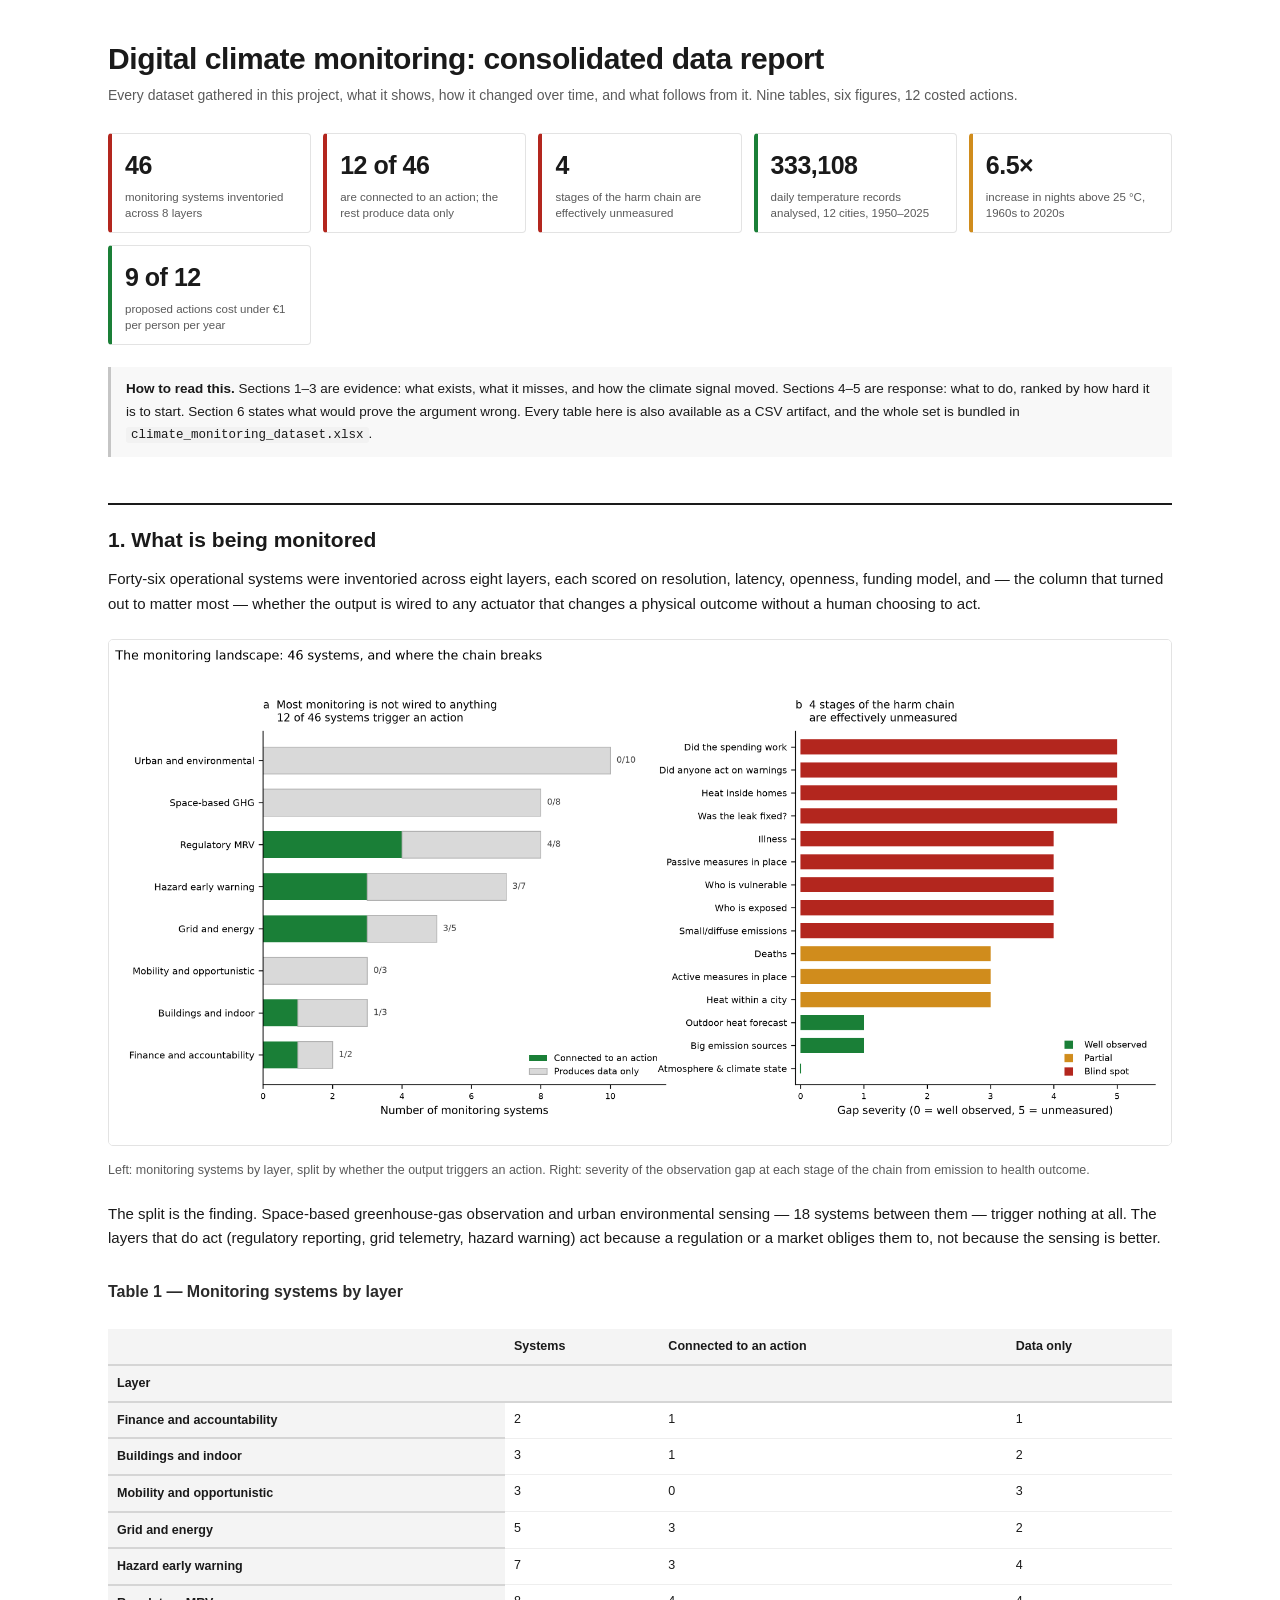
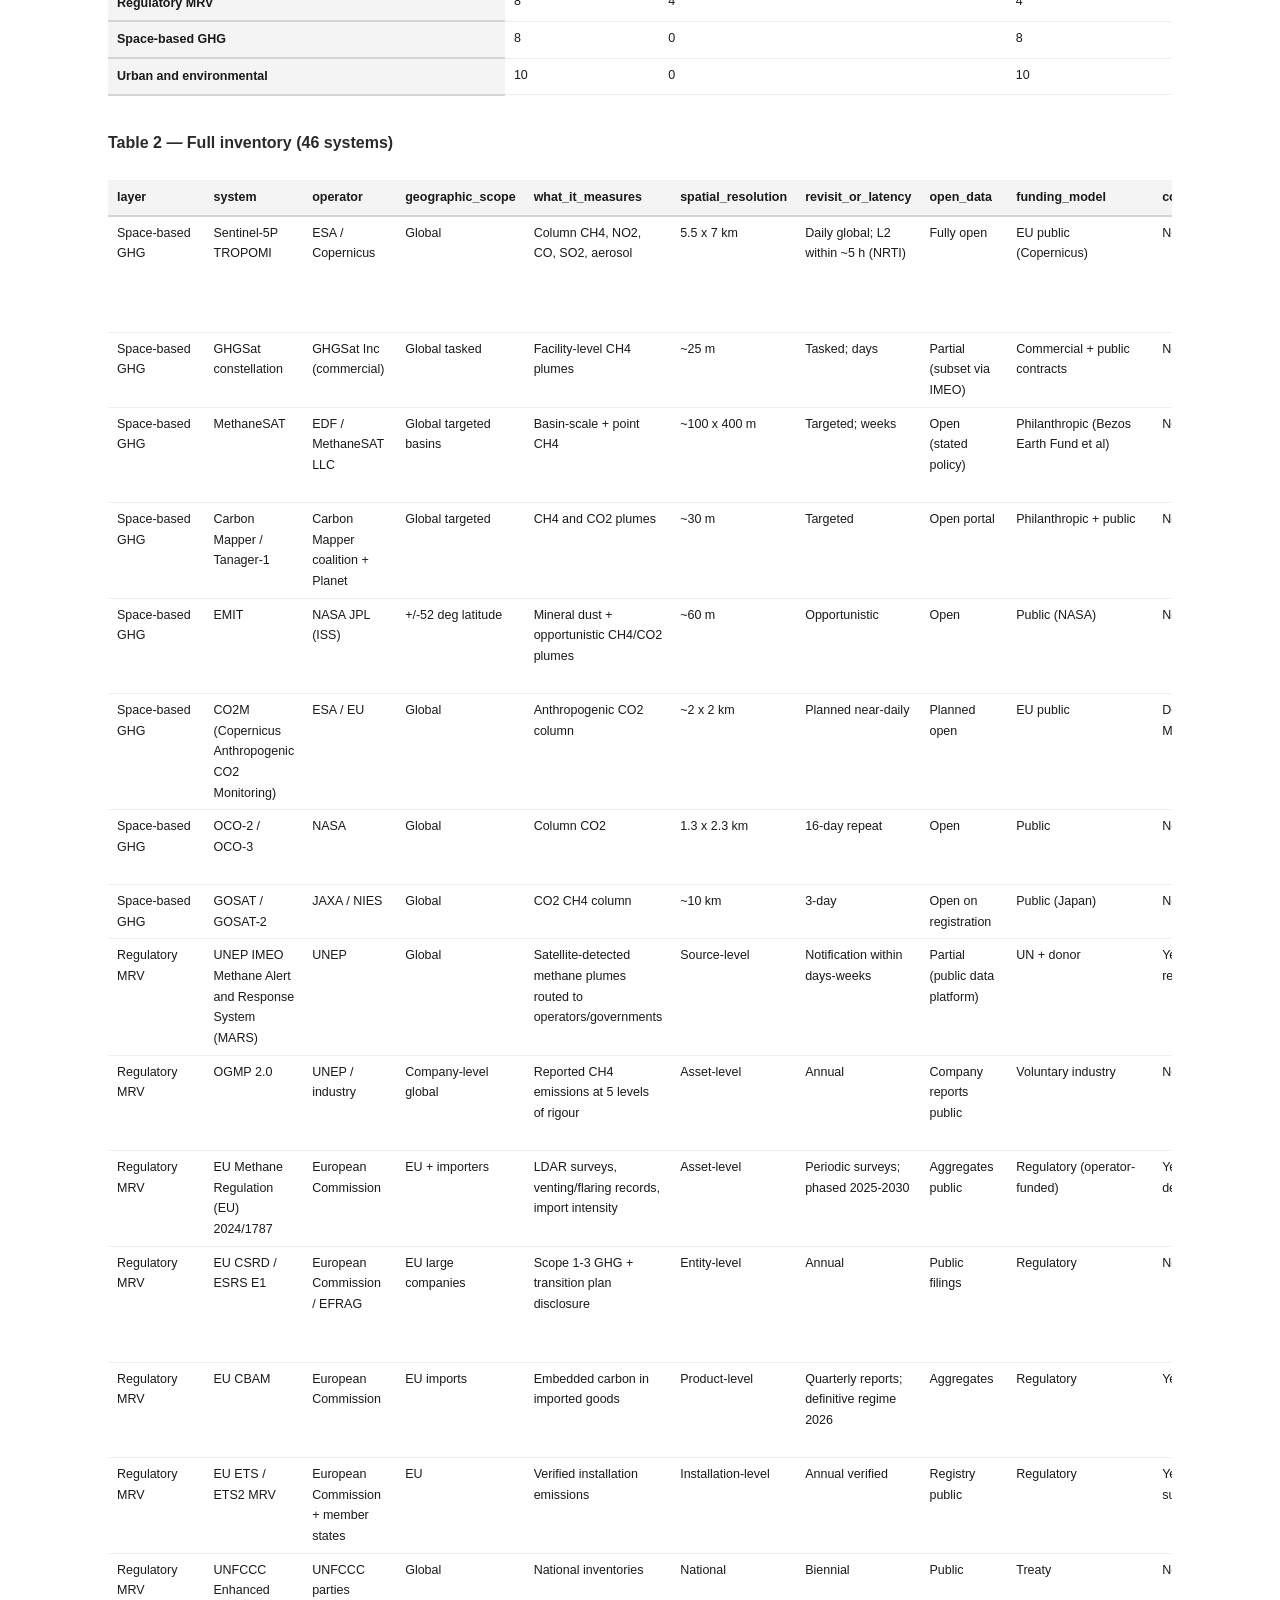
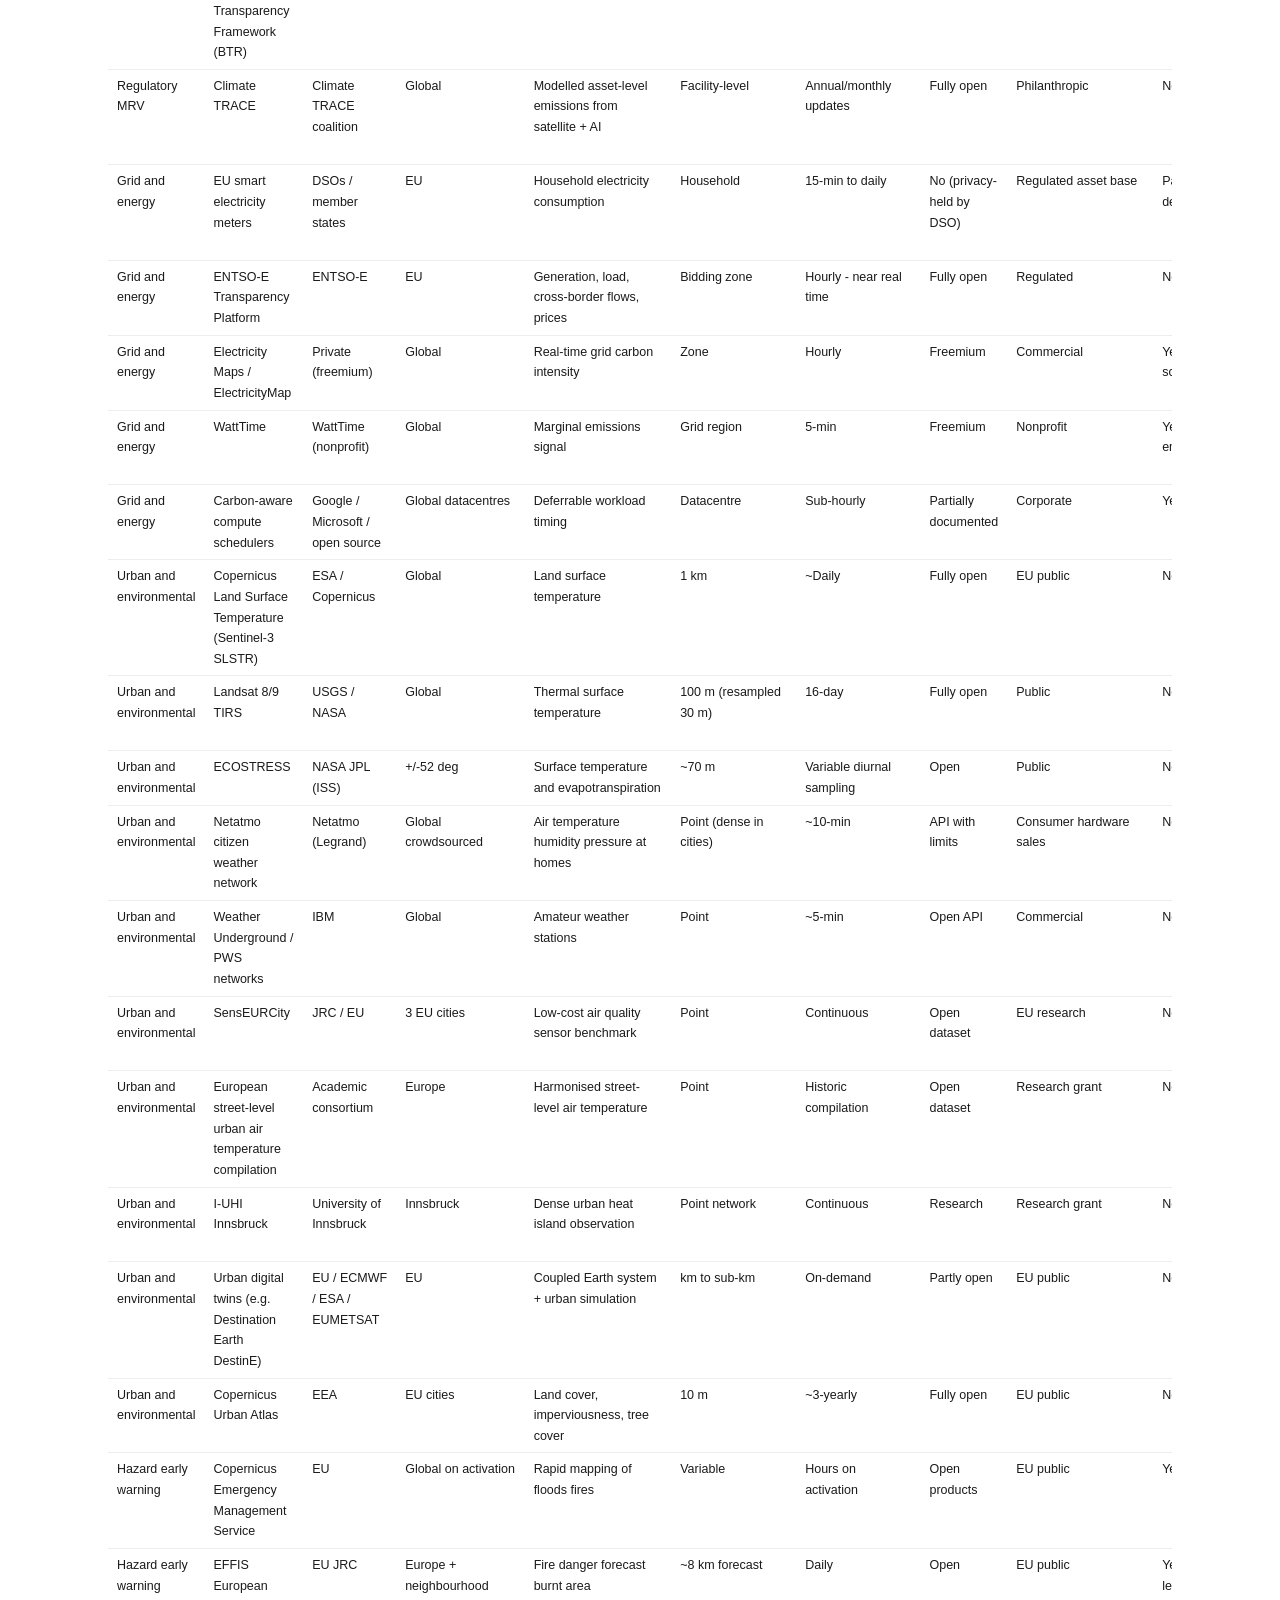
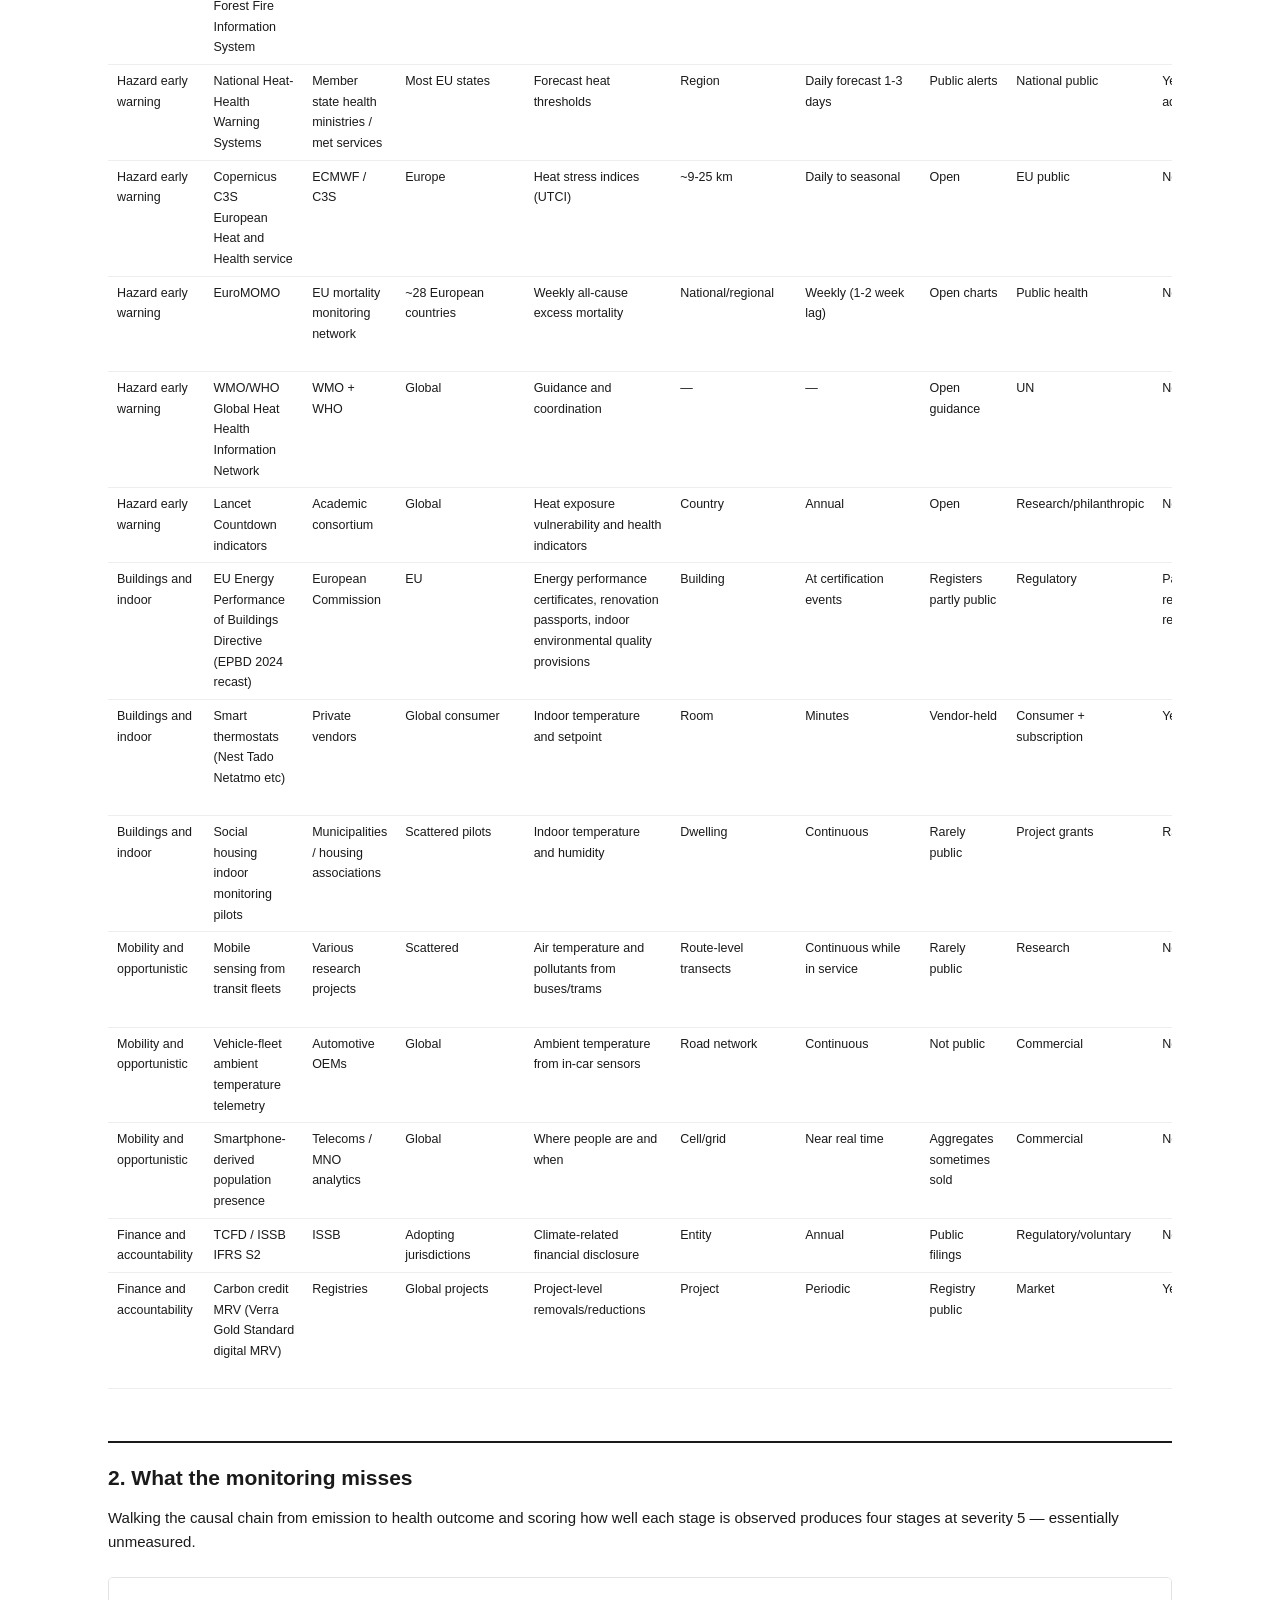
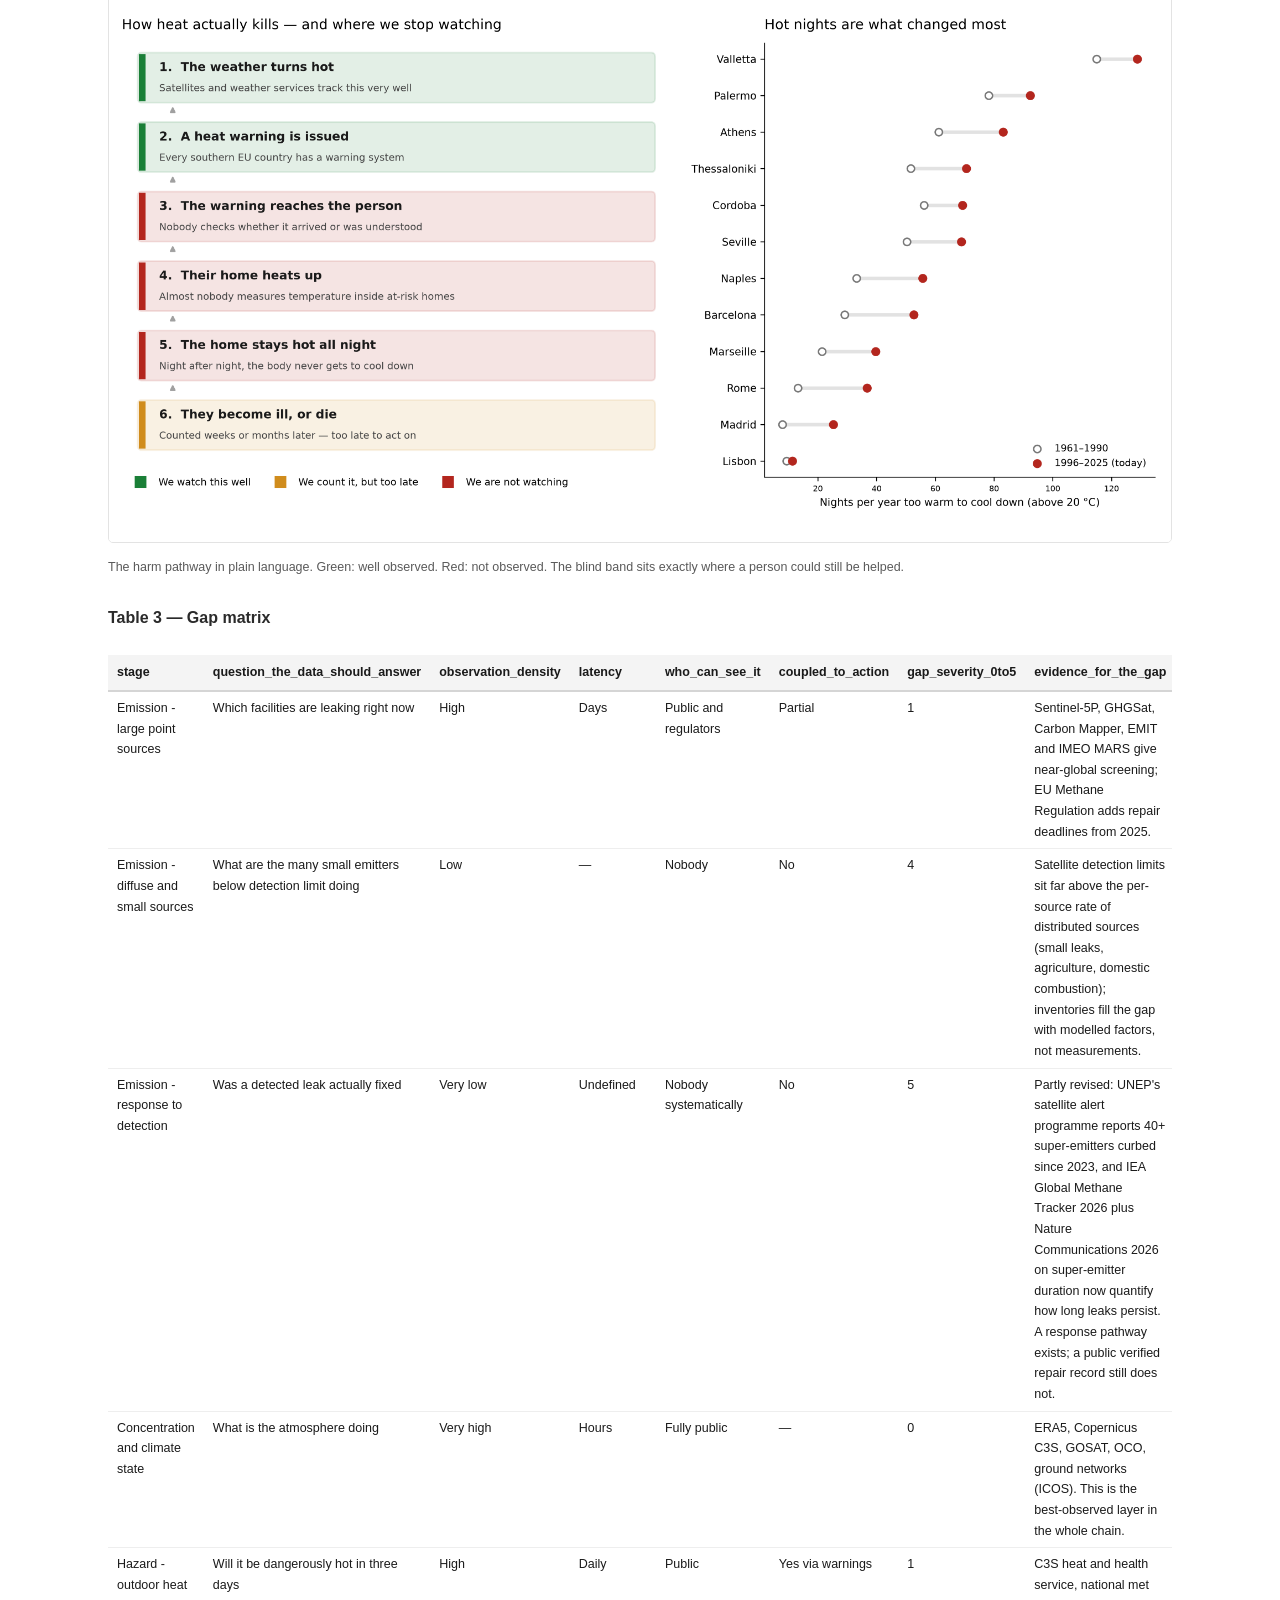
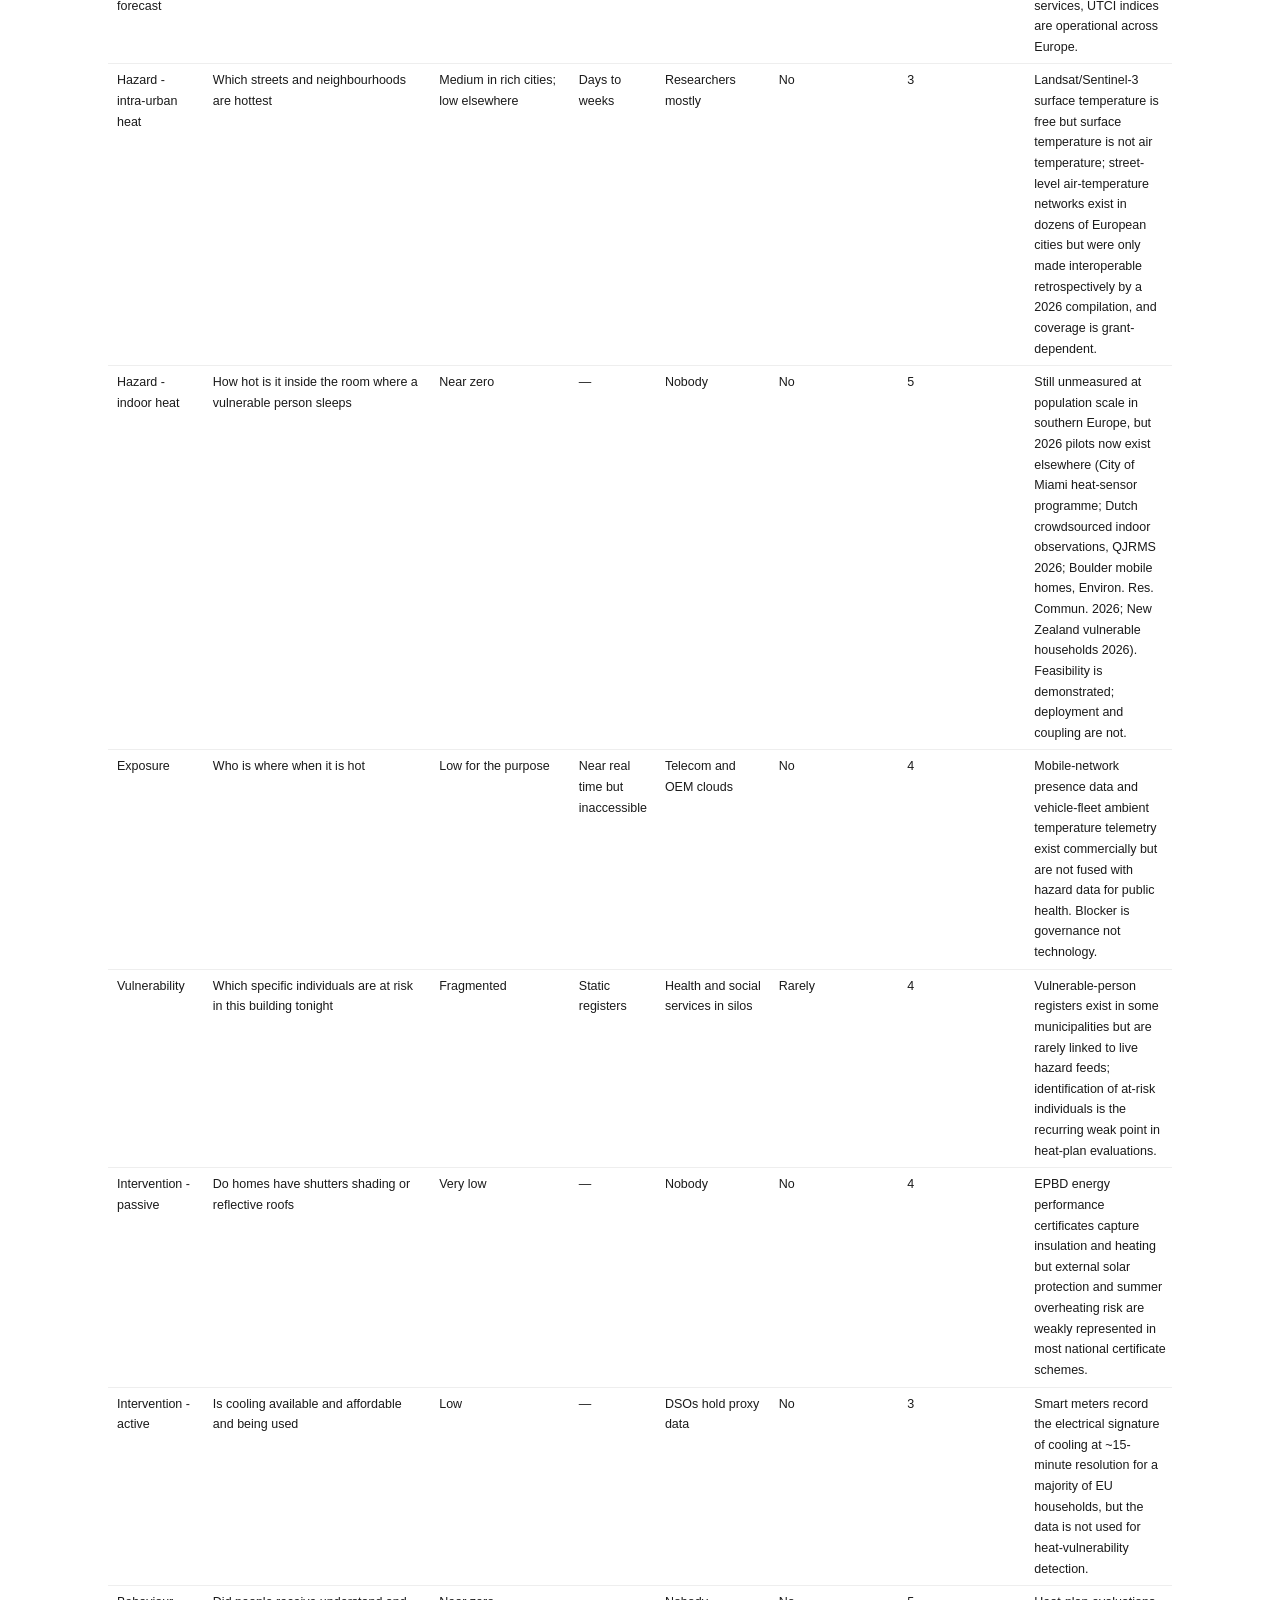
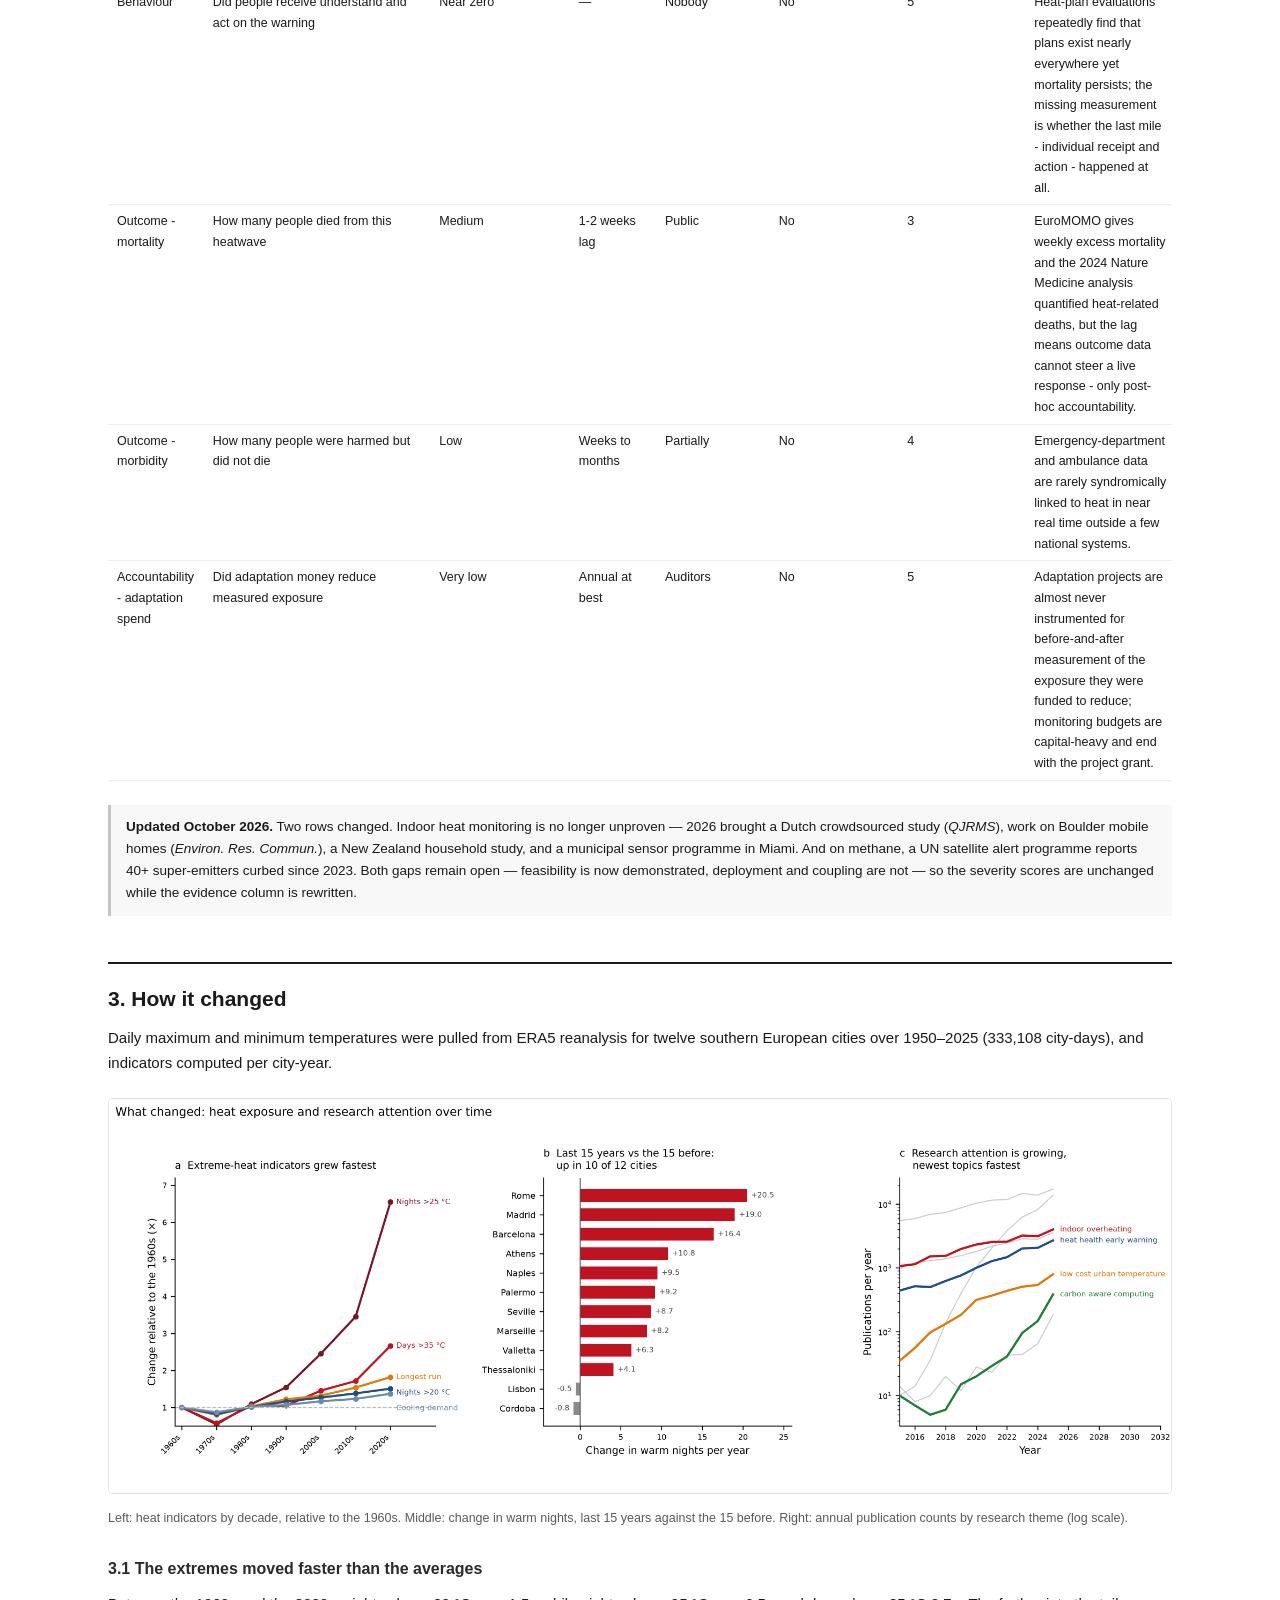
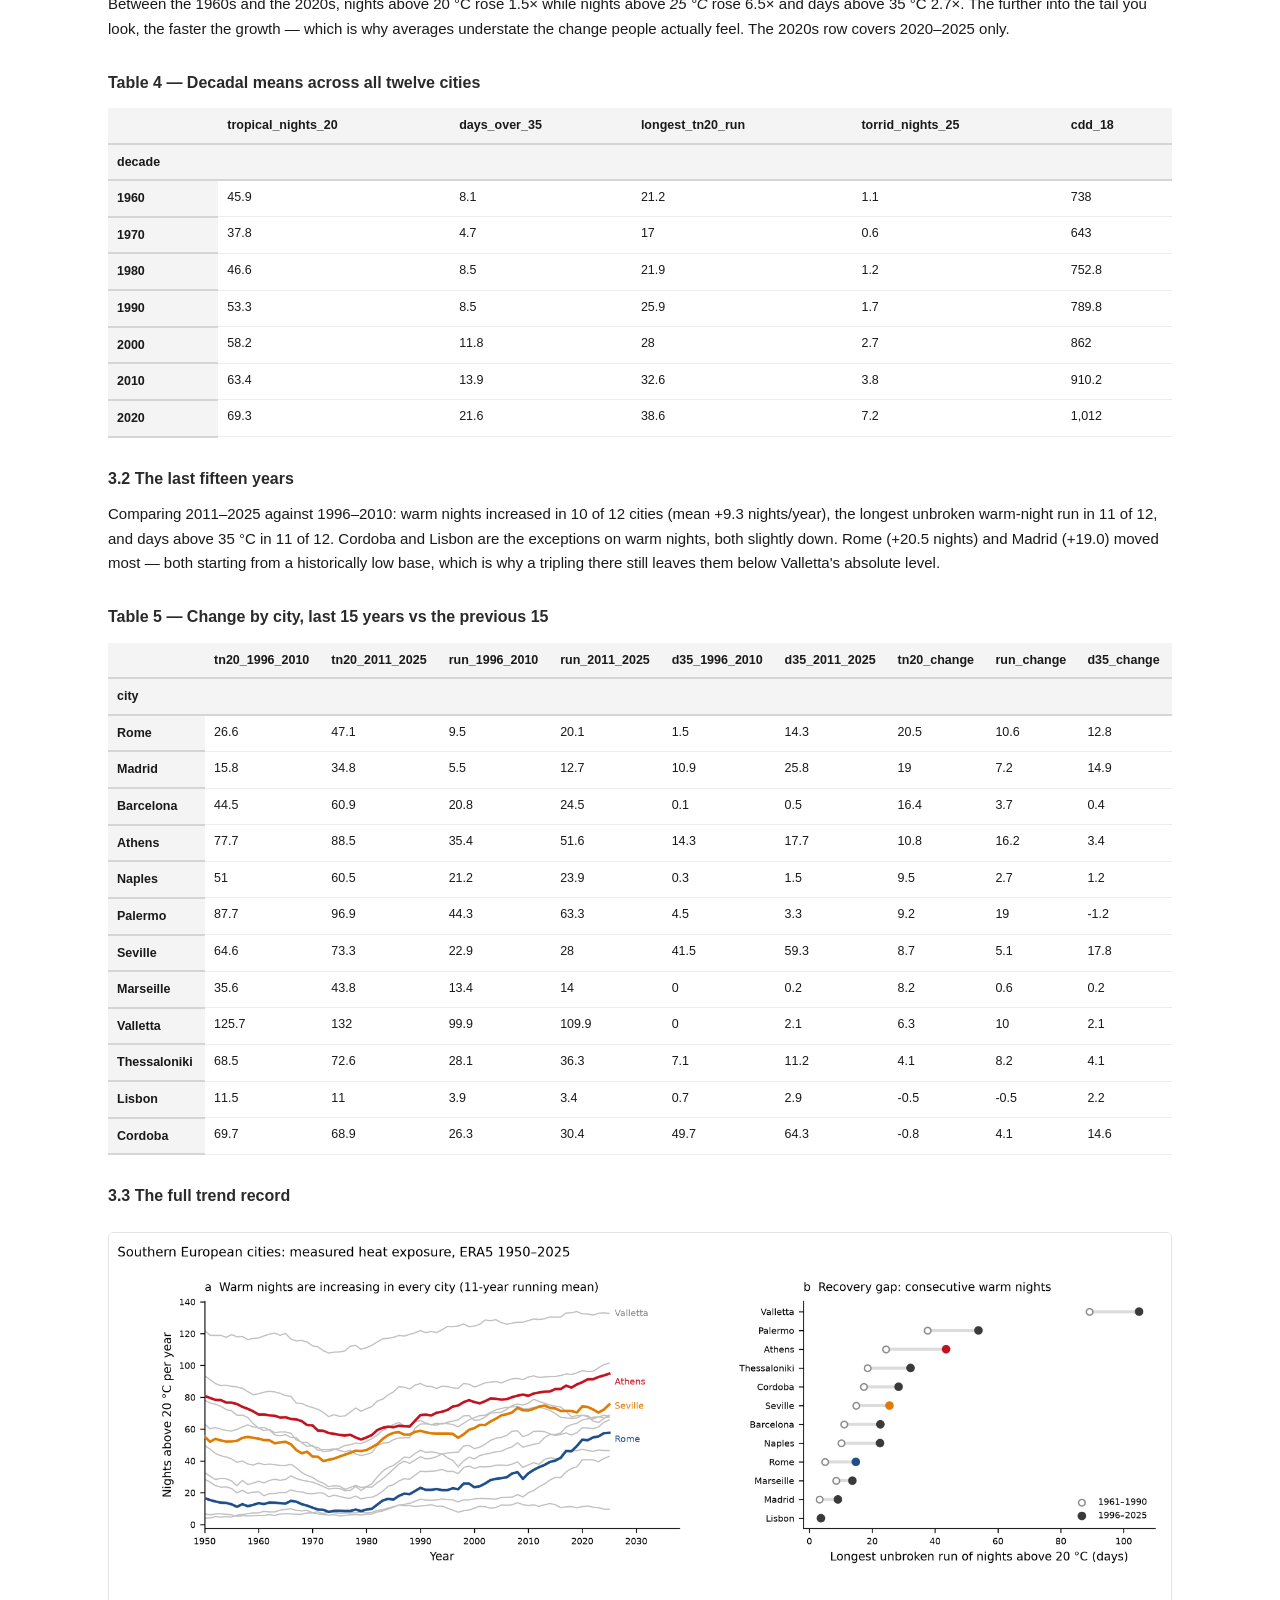
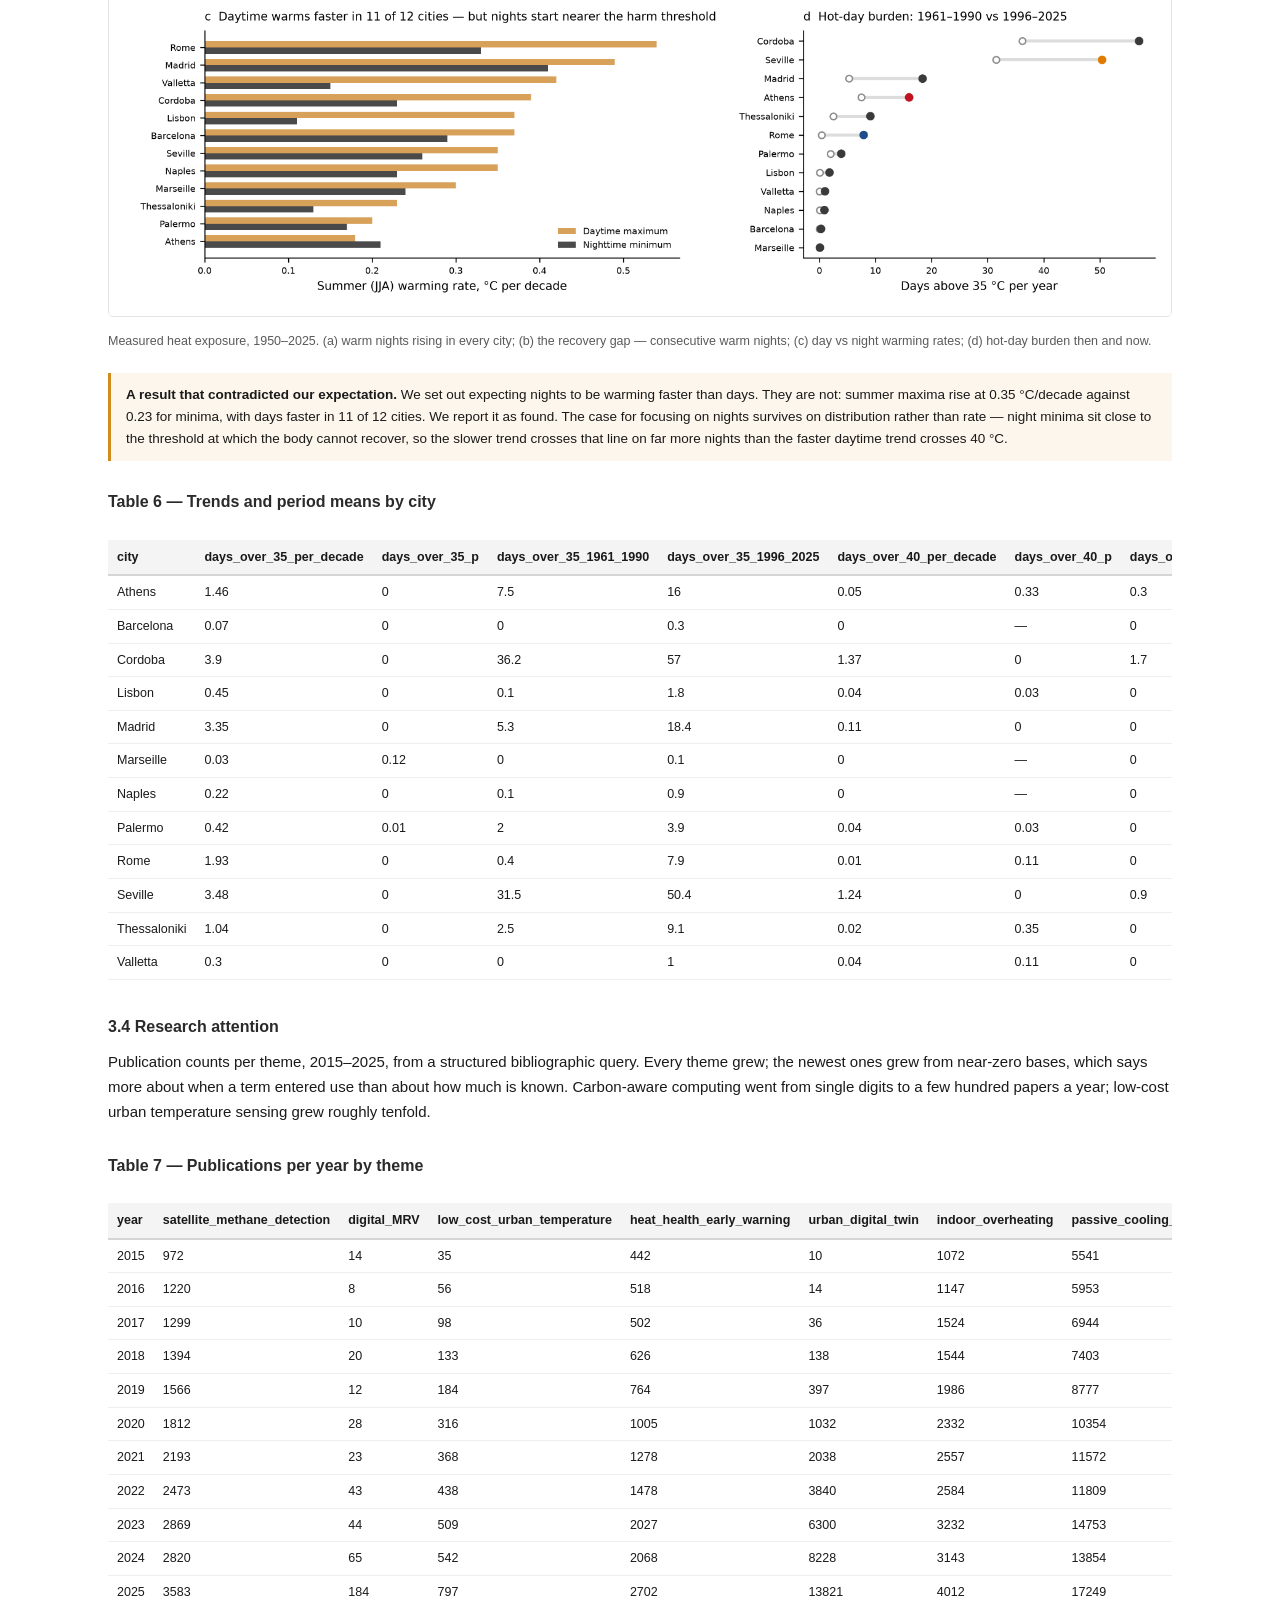
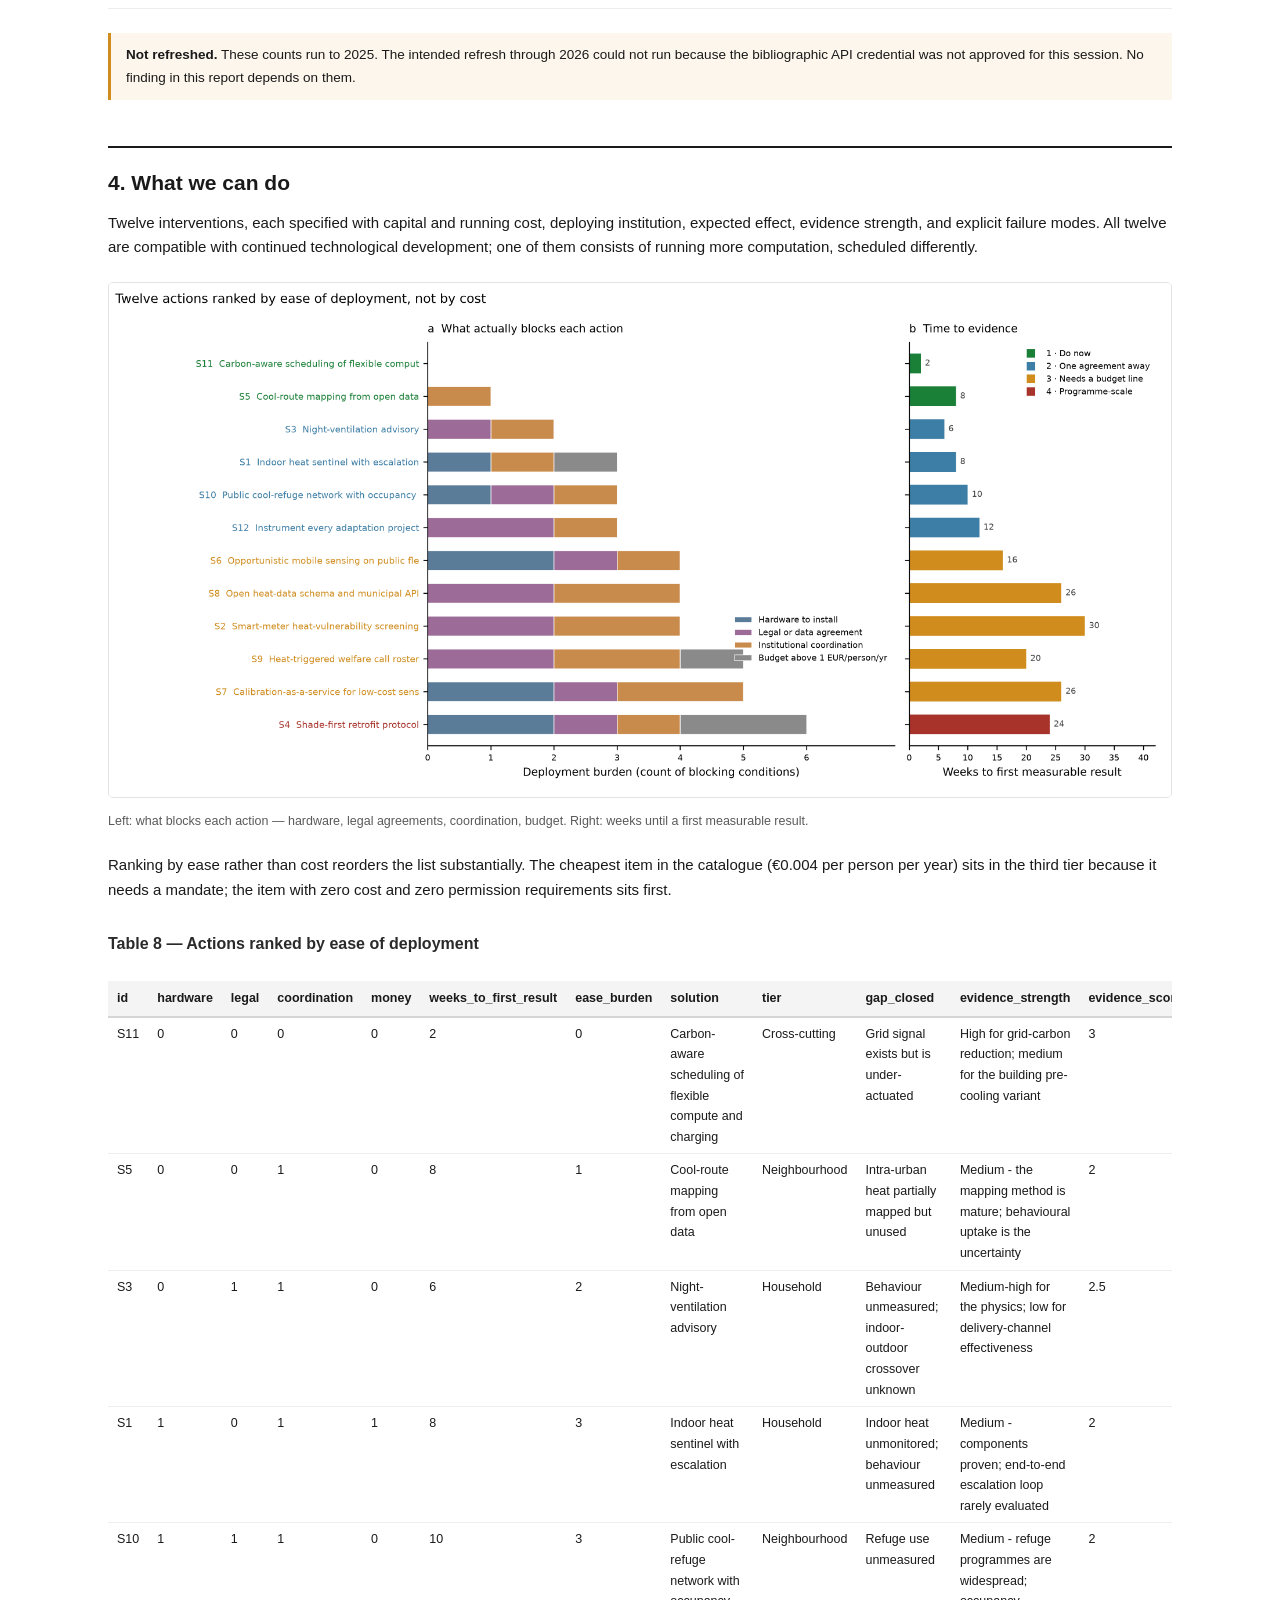
==== site/index.html @ 54411711 "Initial release: inventory, gap matrix, ERA5 heat analysis, 12 costed actions" ====
<!doctype html><html lang="en"><head><meta charset="utf-8">
<title>Digital climate monitoring — consolidated data report</title><style>
:root{--ink:#1a1a1a;--mut:#5a5a5a;--line:#e3e3e3;--red:#b3261e;--amb:#d08c1c;--grn:#1a7f37}
*{box-sizing:border-box}
body{font:15px/1.65 -apple-system,BlinkMacSystemFont,"Segoe UI",Helvetica,Arial,sans-serif;
color:var(--ink);max-width:1120px;margin:0 auto;padding:40px 28px 90px}
h1{font-size:30px;line-height:1.25;margin:0 0 6px;letter-spacing:-.4px}
h2{font-size:21px;margin:46px 0 8px;padding-top:18px;border-top:2px solid var(--ink)}
h3{font-size:16px;margin:28px 0 6px;color:#2a2a2a}
.sub{color:var(--mut);font-size:14px;margin:0 0 26px}
p{margin:10px 0}
figure{margin:22px 0} figure img{width:100%;border:1px solid var(--line);border-radius:5px}
figcaption{font-size:12.5px;color:var(--mut);margin-top:7px;line-height:1.5}
table.tbl{border-collapse:collapse;width:100%;font-size:12.5px;margin:12px 0 6px}
.tbl th{text-align:left;background:#f4f4f4;padding:7px 9px;border-bottom:2px solid #d5d5d5;
font-weight:600;vertical-align:bottom}
.tbl td{padding:6px 9px;border-bottom:1px solid #eee;vertical-align:top}
.tbl tr:hover td{background:#fafafa}
.wrap{overflow-x:auto;margin:12px 0}
.kpis{display:grid;grid-template-columns:repeat(auto-fit,minmax(168px,1fr));gap:12px;margin:22px 0}
.kpi{border:1px solid var(--line);border-left:4px solid var(--red);border-radius:4px;padding:11px 13px}
.kpi .n{font-size:25px;font-weight:650;letter-spacing:-.5px}
.kpi .l{font-size:11.5px;color:var(--mut);line-height:1.4;margin-top:3px}
.kpi.g{border-left-color:var(--grn)} .kpi.a{border-left-color:var(--amb)}
.note{background:#f8f8f8;border-left:3px solid #c5c5c5;padding:11px 15px;margin:18px 0;font-size:13.5px}
.warn{background:#fdf6ec;border-left:3px solid var(--amb)}
.lede{font-size:16.5px;line-height:1.6}
footer{margin-top:54px;padding-top:16px;border-top:1px solid var(--line);font-size:12px;color:var(--mut)}
code{background:#f2f2f2;padding:1px 5px;border-radius:3px;font-size:12.5px}
</style></head><body>
<h1>Digital climate monitoring: consolidated data report</h1>
<p class="sub">Every dataset gathered in this project, what it shows, how it changed over time, and what follows from it. Nine tables, six figures, 12 costed actions.</p>
<div class="kpis">
<div class="kpi"><div class="n">46</div><div class="l">monitoring systems inventoried across 8 layers</div></div>
<div class="kpi"><div class="n">12 of 46</div><div class="l">are connected to an action; the rest produce data only</div></div>
<div class="kpi"><div class="n">4</div><div class="l">stages of the harm chain are effectively unmeasured</div></div>
<div class="kpi g"><div class="n">333,108</div><div class="l">daily temperature records analysed, 12 cities, 1950–2025</div></div>
<div class="kpi a"><div class="n">6.5×</div><div class="l">increase in nights above 25 °C, 1960s to 2020s</div></div>
<div class="kpi g"><div class="n">9 of 12</div><div class="l">proposed actions cost under €1 per person per year</div></div>
</div>
<div class="note"><strong>How to read this.</strong> Sections 1–3 are evidence: what exists, what it misses, and how the climate signal moved. Sections 4–5 are response: what to do, ranked by how hard it is to start. Section 6 states what would prove the argument wrong. Every table here is also available as a CSV artifact, and the whole set is bundled in <code>climate_monitoring_dataset.xlsx</code>.</div>
<h2>1. What is being monitored</h2>
<p>Forty-six operational systems were inventoried across eight layers, each scored on resolution, latency, openness, funding model, and — the column that turned out to matter most — whether the output is wired to any actuator that changes a physical outcome without a human choosing to act.</p>
<figure><img src="figures/monitoring_landscape.png" alt="Left: monitoring systems by layer, split by whether the output triggers an action. Right: severity of the observation gap at each stage of the chain from emission to health outcome."><figcaption>Left: monitoring systems by layer, split by whether the output triggers an action. Right: severity of the observation gap at each stage of the chain from emission to health outcome.</figcaption></figure>
<p>The split is the finding. Space-based greenhouse-gas observation and urban environmental sensing — 18 systems between them — trigger nothing at all. The layers that do act (regulatory reporting, grid telemetry, hazard warning) act because a regulation or a market obliges them to, not because the sensing is better.</p>
<h3>Table 1 — Monitoring systems by layer</h3>
<div class="wrap"><table class="dataframe tbl">
  <thead>
    <tr style="text-align: right;">
      <th></th>
      <th>Systems</th>
      <th>Connected to an action</th>
      <th>Data only</th>
    </tr>
    <tr>
      <th>Layer</th>
      <th></th>
      <th></th>
      <th></th>
    </tr>
  </thead>
  <tbody>
    <tr>
      <th>Finance and accountability</th>
      <td>2</td>
      <td>1</td>
      <td>1</td>
    </tr>
    <tr>
      <th>Buildings and indoor</th>
      <td>3</td>
      <td>1</td>
      <td>2</td>
    </tr>
    <tr>
      <th>Mobility and opportunistic</th>
      <td>3</td>
      <td>0</td>
      <td>3</td>
    </tr>
    <tr>
      <th>Grid and energy</th>
      <td>5</td>
      <td>3</td>
      <td>2</td>
    </tr>
    <tr>
      <th>Hazard early warning</th>
      <td>7</td>
      <td>3</td>
      <td>4</td>
    </tr>
    <tr>
      <th>Regulatory MRV</th>
      <td>8</td>
      <td>4</td>
      <td>4</td>
    </tr>
    <tr>
      <th>Space-based GHG</th>
      <td>8</td>
      <td>0</td>
      <td>8</td>
    </tr>
    <tr>
      <th>Urban and environmental</th>
      <td>10</td>
      <td>0</td>
      <td>10</td>
    </tr>
  </tbody>
</table></div>
<h3>Table 2 — Full inventory (46 systems)</h3>
<div class="wrap"><table class="dataframe tbl">
  <thead>
    <tr style="text-align: right;">
      <th>layer</th>
      <th>system</th>
      <th>operator</th>
      <th>geographic_scope</th>
      <th>what_it_measures</th>
      <th>spatial_resolution</th>
      <th>revisit_or_latency</th>
      <th>open_data</th>
      <th>funding_model</th>
      <th>coupled_to_actuator</th>
      <th>maturity</th>
      <th>notes_and_provenance</th>
    </tr>
  </thead>
  <tbody>
    <tr>
      <td>Space-based GHG</td>
      <td>Sentinel-5P TROPOMI</td>
      <td>ESA / Copernicus</td>
      <td>Global</td>
      <td>Column CH4, NO2, CO, SO2, aerosol</td>
      <td>5.5 x 7 km</td>
      <td>Daily global; L2 within ~5 h (NRTI)</td>
      <td>Fully open</td>
      <td>EU public (Copernicus)</td>
      <td>No</td>
      <td>Operational since 2017</td>
      <td>Workhorse for global methane super-emitter screening; too coarse for individual small sources. https://sentinels.copernicus.eu</td>
    </tr>
    <tr>
      <td>Space-based GHG</td>
      <td>GHGSat constellation</td>
      <td>GHGSat Inc (commercial)</td>
      <td>Global tasked</td>
      <td>Facility-level CH4 plumes</td>
      <td>~25 m</td>
      <td>Tasked; days</td>
      <td>Partial (subset via IMEO)</td>
      <td>Commercial + public contracts</td>
      <td>No</td>
      <td>Operational</td>
      <td>High-resolution point-source attribution; most data behind commercial licence.</td>
    </tr>
    <tr>
      <td>Space-based GHG</td>
      <td>MethaneSAT</td>
      <td>EDF / MethaneSAT LLC</td>
      <td>Global targeted basins</td>
      <td>Basin-scale + point CH4</td>
      <td>~100 x 400 m</td>
      <td>Targeted; weeks</td>
      <td>Open (stated policy)</td>
      <td>Philanthropic (Bezos Earth Fund et al)</td>
      <td>No</td>
      <td>Launched 2024; mission lost contact 2025</td>
      <td>Data policy was open; mission failure illustrates fragility of single-satellite dependence.</td>
    </tr>
    <tr>
      <td>Space-based GHG</td>
      <td>Carbon Mapper / Tanager-1</td>
      <td>Carbon Mapper coalition + Planet</td>
      <td>Global targeted</td>
      <td>CH4 and CO2 plumes</td>
      <td>~30 m</td>
      <td>Targeted</td>
      <td>Open portal</td>
      <td>Philanthropic + public</td>
      <td>No</td>
      <td>Operational since 2024</td>
      <td>Public plume portal is a rare example of open point-source attribution.</td>
    </tr>
    <tr>
      <td>Space-based GHG</td>
      <td>EMIT</td>
      <td>NASA JPL (ISS)</td>
      <td>+/-52 deg latitude</td>
      <td>Mineral dust + opportunistic CH4/CO2 plumes</td>
      <td>~60 m</td>
      <td>Opportunistic</td>
      <td>Open</td>
      <td>Public (NASA)</td>
      <td>No</td>
      <td>Operational</td>
      <td>Repurposed mineralogy imager; shows value of opportunistic reuse of existing assets.</td>
    </tr>
    <tr>
      <td>Space-based GHG</td>
      <td>CO2M (Copernicus Anthropogenic CO2 Monitoring)</td>
      <td>ESA / EU</td>
      <td>Global</td>
      <td>Anthropogenic CO2 column</td>
      <td>~2 x 2 km</td>
      <td>Planned near-daily</td>
      <td>Planned open</td>
      <td>EU public</td>
      <td>Designed to feed EU MRV</td>
      <td>Launch planned ~2027</td>
      <td>Intended as the observational backbone of Paris Agreement global stocktake verification.</td>
    </tr>
    <tr>
      <td>Space-based GHG</td>
      <td>OCO-2 / OCO-3</td>
      <td>NASA</td>
      <td>Global</td>
      <td>Column CO2</td>
      <td>1.3 x 2.3 km</td>
      <td>16-day repeat</td>
      <td>Open</td>
      <td>Public</td>
      <td>No</td>
      <td>Operational</td>
      <td>Science-grade but sparse sampling; not a compliance instrument.</td>
    </tr>
    <tr>
      <td>Space-based GHG</td>
      <td>GOSAT / GOSAT-2</td>
      <td>JAXA / NIES</td>
      <td>Global</td>
      <td>CO2 CH4 column</td>
      <td>~10 km</td>
      <td>3-day</td>
      <td>Open on registration</td>
      <td>Public (Japan)</td>
      <td>No</td>
      <td>Operational</td>
      <td>Longest continuous space GHG record (since 2009).</td>
    </tr>
    <tr>
      <td>Regulatory MRV</td>
      <td>UNEP IMEO Methane Alert and Response System (MARS)</td>
      <td>UNEP</td>
      <td>Global</td>
      <td>Satellite-detected methane plumes routed to operators/governments</td>
      <td>Source-level</td>
      <td>Notification within days-weeks</td>
      <td>Partial (public data platform)</td>
      <td>UN + donor</td>
      <td>Yes - notification, but response voluntary</td>
      <td>Operational since 2022</td>
      <td>Documented low response rate to notifications is the central weakness: detection without obligation.</td>
    </tr>
    <tr>
      <td>Regulatory MRV</td>
      <td>OGMP 2.0</td>
      <td>UNEP / industry</td>
      <td>Company-level global</td>
      <td>Reported CH4 emissions at 5 levels of rigour</td>
      <td>Asset-level</td>
      <td>Annual</td>
      <td>Company reports public</td>
      <td>Voluntary industry</td>
      <td>No</td>
      <td>Operational</td>
      <td>Level 4/5 requires measurement-based reporting; adoption uneven outside signatories.</td>
    </tr>
    <tr>
      <td>Regulatory MRV</td>
      <td>EU Methane Regulation (EU) 2024/1787</td>
      <td>European Commission</td>
      <td>EU + importers</td>
      <td>LDAR surveys, venting/flaring records, import intensity</td>
      <td>Asset-level</td>
      <td>Periodic surveys; phased 2025-2030</td>
      <td>Aggregates public</td>
      <td>Regulatory (operator-funded)</td>
      <td>Yes - mandates repair deadlines</td>
      <td>Phasing in</td>
      <td>Rare case where measurement is legally bound to a required action and timeline.</td>
    </tr>
    <tr>
      <td>Regulatory MRV</td>
      <td>EU CSRD / ESRS E1</td>
      <td>European Commission / EFRAG</td>
      <td>EU large companies</td>
      <td>Scope 1-3 GHG + transition plan disclosure</td>
      <td>Entity-level</td>
      <td>Annual</td>
      <td>Public filings</td>
      <td>Regulatory</td>
      <td>No</td>
      <td>Phasing in; scope narrowed by Omnibus 2025</td>
      <td>Disclosure volume rising while assurance capacity and comparability lag.</td>
    </tr>
    <tr>
      <td>Regulatory MRV</td>
      <td>EU CBAM</td>
      <td>European Commission</td>
      <td>EU imports</td>
      <td>Embedded carbon in imported goods</td>
      <td>Product-level</td>
      <td>Quarterly reports; definitive regime 2026</td>
      <td>Aggregates</td>
      <td>Regulatory</td>
      <td>Yes - financial levy</td>
      <td>Transitional to definitive</td>
      <td>Creates first large-scale demand for verified product-level carbon data across borders.</td>
    </tr>
    <tr>
      <td>Regulatory MRV</td>
      <td>EU ETS / ETS2 MRV</td>
      <td>European Commission + member states</td>
      <td>EU</td>
      <td>Verified installation emissions</td>
      <td>Installation-level</td>
      <td>Annual verified</td>
      <td>Registry public</td>
      <td>Regulatory</td>
      <td>Yes - allowance surrender</td>
      <td>Operational; ETS2 from 2027</td>
      <td>Most mature emissions-to-consequence coupling in existence.</td>
    </tr>
    <tr>
      <td>Regulatory MRV</td>
      <td>UNFCCC Enhanced Transparency Framework (BTR)</td>
      <td>UNFCCC parties</td>
      <td>Global</td>
      <td>National inventories</td>
      <td>National</td>
      <td>Biennial</td>
      <td>Public</td>
      <td>Treaty</td>
      <td>No</td>
      <td>First BTRs due 2024-25</td>
      <td>Self-reported; independent atmospheric verification still largely absent.</td>
    </tr>
    <tr>
      <td>Regulatory MRV</td>
      <td>Climate TRACE</td>
      <td>Climate TRACE coalition</td>
      <td>Global</td>
      <td>Modelled asset-level emissions from satellite + AI</td>
      <td>Facility-level</td>
      <td>Annual/monthly updates</td>
      <td>Fully open</td>
      <td>Philanthropic</td>
      <td>No</td>
      <td>Operational</td>
      <td>Fills gap where official inventories are late or missing; estimates not legally recognised.</td>
    </tr>
    <tr>
      <td>Grid and energy</td>
      <td>EU smart electricity meters</td>
      <td>DSOs / member states</td>
      <td>EU</td>
      <td>Household electricity consumption</td>
      <td>Household</td>
      <td>15-min to daily</td>
      <td>No (privacy-held by DSO)</td>
      <td>Regulated asset base</td>
      <td>Partly - enables demand response</td>
      <td>~60 percent EU rollout</td>
      <td>Enormous latent sensing network already installed; almost no public-health or climate-adaptation use.</td>
    </tr>
    <tr>
      <td>Grid and energy</td>
      <td>ENTSO-E Transparency Platform</td>
      <td>ENTSO-E</td>
      <td>EU</td>
      <td>Generation, load, cross-border flows, prices</td>
      <td>Bidding zone</td>
      <td>Hourly - near real time</td>
      <td>Fully open</td>
      <td>Regulated</td>
      <td>No</td>
      <td>Operational</td>
      <td>Excellent open data layer; the model to copy for other domains.</td>
    </tr>
    <tr>
      <td>Grid and energy</td>
      <td>Electricity Maps / ElectricityMap</td>
      <td>Private (freemium)</td>
      <td>Global</td>
      <td>Real-time grid carbon intensity</td>
      <td>Zone</td>
      <td>Hourly</td>
      <td>Freemium</td>
      <td>Commercial</td>
      <td>Yes - carbon-aware scheduling APIs</td>
      <td>Operational</td>
      <td>Enables shifting flexible compute and charging to low-carbon hours.</td>
    </tr>
    <tr>
      <td>Grid and energy</td>
      <td>WattTime</td>
      <td>WattTime (nonprofit)</td>
      <td>Global</td>
      <td>Marginal emissions signal</td>
      <td>Grid region</td>
      <td>5-min</td>
      <td>Freemium</td>
      <td>Nonprofit</td>
      <td>Yes - automated emissions reduction</td>
      <td>Operational</td>
      <td>Demonstrates monitoring wired directly to actuators (thermostats, EV chargers).</td>
    </tr>
    <tr>
      <td>Grid and energy</td>
      <td>Carbon-aware compute schedulers</td>
      <td>Google / Microsoft / open source</td>
      <td>Global datacentres</td>
      <td>Deferrable workload timing</td>
      <td>Datacentre</td>
      <td>Sub-hourly</td>
      <td>Partially documented</td>
      <td>Corporate</td>
      <td>Yes</td>
      <td>Operational</td>
      <td>Proof that digital monitoring can cut emissions without cutting technology output.</td>
    </tr>
    <tr>
      <td>Urban and environmental</td>
      <td>Copernicus Land Surface Temperature (Sentinel-3 SLSTR)</td>
      <td>ESA / Copernicus</td>
      <td>Global</td>
      <td>Land surface temperature</td>
      <td>1 km</td>
      <td>~Daily</td>
      <td>Fully open</td>
      <td>EU public</td>
      <td>No</td>
      <td>Operational</td>
      <td>Free UHI mapping input for any municipality; underused by small cities.</td>
    </tr>
    <tr>
      <td>Urban and environmental</td>
      <td>Landsat 8/9 TIRS</td>
      <td>USGS / NASA</td>
      <td>Global</td>
      <td>Thermal surface temperature</td>
      <td>100 m (resampled 30 m)</td>
      <td>16-day</td>
      <td>Fully open</td>
      <td>Public</td>
      <td>No</td>
      <td>Operational</td>
      <td>Highest free spatial resolution thermal - basis for cool-route mapping.</td>
    </tr>
    <tr>
      <td>Urban and environmental</td>
      <td>ECOSTRESS</td>
      <td>NASA JPL (ISS)</td>
      <td>+/-52 deg</td>
      <td>Surface temperature and evapotranspiration</td>
      <td>~70 m</td>
      <td>Variable diurnal sampling</td>
      <td>Open</td>
      <td>Public</td>
      <td>No</td>
      <td>Operational</td>
      <td>Unique for capturing time-of-day variation in urban heat.</td>
    </tr>
    <tr>
      <td>Urban and environmental</td>
      <td>Netatmo citizen weather network</td>
      <td>Netatmo (Legrand)</td>
      <td>Global crowdsourced</td>
      <td>Air temperature humidity pressure at homes</td>
      <td>Point (dense in cities)</td>
      <td>~10-min</td>
      <td>API with limits</td>
      <td>Consumer hardware sales</td>
      <td>No</td>
      <td>Operational</td>
      <td>Largest de facto urban air-temperature network; biased to affluent households - a documented equity problem.</td>
    </tr>
    <tr>
      <td>Urban and environmental</td>
      <td>Weather Underground / PWS networks</td>
      <td>IBM</td>
      <td>Global</td>
      <td>Amateur weather stations</td>
      <td>Point</td>
      <td>~5-min</td>
      <td>Open API</td>
      <td>Commercial</td>
      <td>No</td>
      <td>Operational</td>
      <td>Quality control is the limiting factor for scientific use.</td>
    </tr>
    <tr>
      <td>Urban and environmental</td>
      <td>SensEURCity</td>
      <td>JRC / EU</td>
      <td>3 EU cities</td>
      <td>Low-cost air quality sensor benchmark</td>
      <td>Point</td>
      <td>Continuous</td>
      <td>Open dataset</td>
      <td>EU research</td>
      <td>No</td>
      <td>Completed dataset</td>
      <td>Key reference for calibrating low-cost sensors against reference instruments.</td>
    </tr>
    <tr>
      <td>Urban and environmental</td>
      <td>European street-level urban air temperature compilation</td>
      <td>Academic consortium</td>
      <td>Europe</td>
      <td>Harmonised street-level air temperature</td>
      <td>Point</td>
      <td>Historic compilation</td>
      <td>Open dataset</td>
      <td>Research grant</td>
      <td>No</td>
      <td>Published 2026</td>
      <td>Shows that dozens of city networks exist but were never interoperable until compiled post hoc.</td>
    </tr>
    <tr>
      <td>Urban and environmental</td>
      <td>I-UHI Innsbruck</td>
      <td>University of Innsbruck</td>
      <td>Innsbruck</td>
      <td>Dense urban heat island observation</td>
      <td>Point network</td>
      <td>Continuous</td>
      <td>Research</td>
      <td>Research grant</td>
      <td>No</td>
      <td>Active project</td>
      <td>Typical grant-funded city network - high quality but finite lifespan.</td>
    </tr>
    <tr>
      <td>Urban and environmental</td>
      <td>Urban digital twins (e.g. Destination Earth DestinE)</td>
      <td>EU / ECMWF / ESA / EUMETSAT</td>
      <td>EU</td>
      <td>Coupled Earth system + urban simulation</td>
      <td>km to sub-km</td>
      <td>On-demand</td>
      <td>Partly open</td>
      <td>EU public</td>
      <td>No</td>
      <td>Building out</td>
      <td>High capability but high cost; little uptake by small municipalities so far.</td>
    </tr>
    <tr>
      <td>Urban and environmental</td>
      <td>Copernicus Urban Atlas</td>
      <td>EEA</td>
      <td>EU cities</td>
      <td>Land cover, imperviousness, tree cover</td>
      <td>10 m</td>
      <td>~3-yearly</td>
      <td>Fully open</td>
      <td>EU public</td>
      <td>No</td>
      <td>Operational</td>
      <td>Free input for shade and greening prioritisation.</td>
    </tr>
    <tr>
      <td>Hazard early warning</td>
      <td>Copernicus Emergency Management Service</td>
      <td>EU</td>
      <td>Global on activation</td>
      <td>Rapid mapping of floods fires</td>
      <td>Variable</td>
      <td>Hours on activation</td>
      <td>Open products</td>
      <td>EU public</td>
      <td>Yes - civil protection</td>
      <td>Operational</td>
      <td>Activation-driven; not continuous.</td>
    </tr>
    <tr>
      <td>Hazard early warning</td>
      <td>EFFIS European Forest Fire Information System</td>
      <td>EU JRC</td>
      <td>Europe + neighbourhood</td>
      <td>Fire danger forecast burnt area</td>
      <td>~8 km forecast</td>
      <td>Daily</td>
      <td>Open</td>
      <td>EU public</td>
      <td>Yes - preparedness levels</td>
      <td>Operational</td>
      <td>Strong example of forecast-to-action coupling in civil protection.</td>
    </tr>
    <tr>
      <td>Hazard early warning</td>
      <td>National Heat-Health Warning Systems</td>
      <td>Member state health ministries / met services</td>
      <td>Most EU states</td>
      <td>Forecast heat thresholds</td>
      <td>Region</td>
      <td>Daily forecast 1-3 days</td>
      <td>Public alerts</td>
      <td>National public</td>
      <td>Yes in principle - plan activation</td>
      <td>Operational but uneven</td>
      <td>Coverage exists nearly everywhere; effectiveness varies widely and evaluation is sparse.</td>
    </tr>
    <tr>
      <td>Hazard early warning</td>
      <td>Copernicus C3S European Heat and Health service</td>
      <td>ECMWF / C3S</td>
      <td>Europe</td>
      <td>Heat stress indices (UTCI)</td>
      <td>~9-25 km</td>
      <td>Daily to seasonal</td>
      <td>Open</td>
      <td>EU public</td>
      <td>No</td>
      <td>Operational</td>
      <td>Provides the index layer; last-mile delivery to at-risk individuals is the gap.</td>
    </tr>
    <tr>
      <td>Hazard early warning</td>
      <td>EuroMOMO</td>
      <td>EU mortality monitoring network</td>
      <td>~28 European countries</td>
      <td>Weekly all-cause excess mortality</td>
      <td>National/regional</td>
      <td>Weekly (1-2 week lag)</td>
      <td>Open charts</td>
      <td>Public health</td>
      <td>No</td>
      <td>Operational</td>
      <td>The only continent-wide outcome signal - but too lagged to steer a live heatwave response.</td>
    </tr>
    <tr>
      <td>Hazard early warning</td>
      <td>WMO/WHO Global Heat Health Information Network</td>
      <td>WMO + WHO</td>
      <td>Global</td>
      <td>Guidance and coordination</td>
      <td>—</td>
      <td>—</td>
      <td>Open guidance</td>
      <td>UN</td>
      <td>No</td>
      <td>Operational</td>
      <td>Norm-setting rather than sensing.</td>
    </tr>
    <tr>
      <td>Hazard early warning</td>
      <td>Lancet Countdown indicators</td>
      <td>Academic consortium</td>
      <td>Global</td>
      <td>Heat exposure vulnerability and health indicators</td>
      <td>Country</td>
      <td>Annual</td>
      <td>Open</td>
      <td>Research/philanthropic</td>
      <td>No</td>
      <td>Operational</td>
      <td>Annual retrospective; useful for accountability not operations.</td>
    </tr>
    <tr>
      <td>Buildings and indoor</td>
      <td>EU Energy Performance of Buildings Directive (EPBD 2024 recast)</td>
      <td>European Commission</td>
      <td>EU</td>
      <td>Energy performance certificates, renovation passports, indoor environmental quality provisions</td>
      <td>Building</td>
      <td>At certification events</td>
      <td>Registers partly public</td>
      <td>Regulatory</td>
      <td>Partly - triggers renovation requirements</td>
      <td>Transposition to 2026-2030</td>
      <td>First EU instrument to name indoor environmental quality monitoring; implementation still nascent.</td>
    </tr>
    <tr>
      <td>Buildings and indoor</td>
      <td>Smart thermostats (Nest Tado Netatmo etc)</td>
      <td>Private vendors</td>
      <td>Global consumer</td>
      <td>Indoor temperature and setpoint</td>
      <td>Room</td>
      <td>Minutes</td>
      <td>Vendor-held</td>
      <td>Consumer + subscription</td>
      <td>Yes - HVAC control</td>
      <td>Mature in north; low penetration in southern rental stock</td>
      <td>Indoor temperature data exists at scale but is commercially siloed and skewed to owners of heating/cooling systems.</td>
    </tr>
    <tr>
      <td>Buildings and indoor</td>
      <td>Social housing indoor monitoring pilots</td>
      <td>Municipalities / housing associations</td>
      <td>Scattered pilots</td>
      <td>Indoor temperature and humidity</td>
      <td>Dwelling</td>
      <td>Continuous</td>
      <td>Rarely public</td>
      <td>Project grants</td>
      <td>Rarely</td>
      <td>Pilot stage</td>
      <td>No systematic EU-wide indoor heat surveillance in vulnerable housing exists.</td>
    </tr>
    <tr>
      <td>Mobility and opportunistic</td>
      <td>Mobile sensing from transit fleets</td>
      <td>Various research projects</td>
      <td>Scattered</td>
      <td>Air temperature and pollutants from buses/trams</td>
      <td>Route-level transects</td>
      <td>Continuous while in service</td>
      <td>Rarely public</td>
      <td>Research</td>
      <td>No</td>
      <td>Pilot to early operational</td>
      <td>Cheapest route to dense spatial coverage; underexploited in southern Europe.</td>
    </tr>
    <tr>
      <td>Mobility and opportunistic</td>
      <td>Vehicle-fleet ambient temperature telemetry</td>
      <td>Automotive OEMs</td>
      <td>Global</td>
      <td>Ambient temperature from in-car sensors</td>
      <td>Road network</td>
      <td>Continuous</td>
      <td>Not public</td>
      <td>Commercial</td>
      <td>No</td>
      <td>Exists but closed</td>
      <td>Millions of moving thermometers already deployed; data locked in OEM clouds.</td>
    </tr>
    <tr>
      <td>Mobility and opportunistic</td>
      <td>Smartphone-derived population presence</td>
      <td>Telecoms / MNO analytics</td>
      <td>Global</td>
      <td>Where people are and when</td>
      <td>Cell/grid</td>
      <td>Near real time</td>
      <td>Aggregates sometimes sold</td>
      <td>Commercial</td>
      <td>No</td>
      <td>Operational</td>
      <td>Would enable exposure-weighted heat risk; privacy governance is the blocker not the technology.</td>
    </tr>
    <tr>
      <td>Finance and accountability</td>
      <td>TCFD / ISSB IFRS S2</td>
      <td>ISSB</td>
      <td>Adopting jurisdictions</td>
      <td>Climate-related financial disclosure</td>
      <td>Entity</td>
      <td>Annual</td>
      <td>Public filings</td>
      <td>Regulatory/voluntary</td>
      <td>No</td>
      <td>Adoption spreading</td>
      <td>Converging disclosure baseline; still self-reported.</td>
    </tr>
    <tr>
      <td>Finance and accountability</td>
      <td>Carbon credit MRV (Verra Gold Standard digital MRV)</td>
      <td>Registries</td>
      <td>Global projects</td>
      <td>Project-level removals/reductions</td>
      <td>Project</td>
      <td>Periodic</td>
      <td>Registry public</td>
      <td>Market</td>
      <td>Yes - credit issuance</td>
      <td>Operational and contested</td>
      <td>Digital MRV is being adopted to address documented over-crediting; verification independence remains the issue.</td>
    </tr>
  </tbody>
</table></div>
<h2>2. What the monitoring misses</h2>
<p>Walking the causal chain from emission to health outcome and scoring how well each stage is observed produces four stages at severity 5 — essentially unmeasured.</p>
<figure><img src="figures/how_heat_harms.png" alt="The harm pathway in plain language. Green: well observed. Red: not observed. The blind band sits exactly where a person could still be helped."><figcaption>The harm pathway in plain language. Green: well observed. Red: not observed. The blind band sits exactly where a person could still be helped.</figcaption></figure>
<h3>Table 3 — Gap matrix</h3>
<div class="wrap"><table class="dataframe tbl">
  <thead>
    <tr style="text-align: right;">
      <th>stage</th>
      <th>question_the_data_should_answer</th>
      <th>observation_density</th>
      <th>latency</th>
      <th>who_can_see_it</th>
      <th>coupled_to_action</th>
      <th>gap_severity_0to5</th>
      <th>evidence_for_the_gap</th>
    </tr>
  </thead>
  <tbody>
    <tr>
      <td>Emission - large point sources</td>
      <td>Which facilities are leaking right now</td>
      <td>High</td>
      <td>Days</td>
      <td>Public and regulators</td>
      <td>Partial</td>
      <td>1</td>
      <td>Sentinel-5P, GHGSat, Carbon Mapper, EMIT and IMEO MARS give near-global screening; EU Methane Regulation adds repair deadlines from 2025.</td>
    </tr>
    <tr>
      <td>Emission - diffuse and small sources</td>
      <td>What are the many small emitters below detection limit doing</td>
      <td>Low</td>
      <td>—</td>
      <td>Nobody</td>
      <td>No</td>
      <td>4</td>
      <td>Satellite detection limits sit far above the per-source rate of distributed sources (small leaks, agriculture, domestic combustion); inventories fill the gap with modelled factors, not measurements.</td>
    </tr>
    <tr>
      <td>Emission - response to detection</td>
      <td>Was a detected leak actually fixed</td>
      <td>Very low</td>
      <td>Undefined</td>
      <td>Nobody systematically</td>
      <td>No</td>
      <td>5</td>
      <td>Partly revised: UNEP's satellite alert programme reports 40+ super-emitters curbed since 2023, and IEA Global Methane Tracker 2026 plus Nature Communications 2026 on super-emitter duration now quantify how long leaks persist. A response pathway exists; a public verified repair record still does not.</td>
    </tr>
    <tr>
      <td>Concentration and climate state</td>
      <td>What is the atmosphere doing</td>
      <td>Very high</td>
      <td>Hours</td>
      <td>Fully public</td>
      <td>—</td>
      <td>0</td>
      <td>ERA5, Copernicus C3S, GOSAT, OCO, ground networks (ICOS). This is the best-observed layer in the whole chain.</td>
    </tr>
    <tr>
      <td>Hazard - outdoor heat forecast</td>
      <td>Will it be dangerously hot in three days</td>
      <td>High</td>
      <td>Daily</td>
      <td>Public</td>
      <td>Yes via warnings</td>
      <td>1</td>
      <td>C3S heat and health service, national met services, UTCI indices are operational across Europe.</td>
    </tr>
    <tr>
      <td>Hazard - intra-urban heat</td>
      <td>Which streets and neighbourhoods are hottest</td>
      <td>Medium in rich cities; low elsewhere</td>
      <td>Days to weeks</td>
      <td>Researchers mostly</td>
      <td>No</td>
      <td>3</td>
      <td>Landsat/Sentinel-3 surface temperature is free but surface temperature is not air temperature; street-level air-temperature networks exist in dozens of European cities but were only made interoperable retrospectively by a 2026 compilation, and coverage is grant-dependent.</td>
    </tr>
    <tr>
      <td>Hazard - indoor heat</td>
      <td>How hot is it inside the room where a vulnerable person sleeps</td>
      <td>Near zero</td>
      <td>—</td>
      <td>Nobody</td>
      <td>No</td>
      <td>5</td>
      <td>Still unmeasured at population scale in southern Europe, but 2026 pilots now exist elsewhere (City of Miami heat-sensor programme; Dutch crowdsourced indoor observations, QJRMS 2026; Boulder mobile homes, Environ. Res. Commun. 2026; New Zealand vulnerable households 2026). Feasibility is demonstrated; deployment and coupling are not.</td>
    </tr>
    <tr>
      <td>Exposure</td>
      <td>Who is where when it is hot</td>
      <td>Low for the purpose</td>
      <td>Near real time but inaccessible</td>
      <td>Telecom and OEM clouds</td>
      <td>No</td>
      <td>4</td>
      <td>Mobile-network presence data and vehicle-fleet ambient temperature telemetry exist commercially but are not fused with hazard data for public health. Blocker is governance not technology.</td>
    </tr>
    <tr>
      <td>Vulnerability</td>
      <td>Which specific individuals are at risk in this building tonight</td>
      <td>Fragmented</td>
      <td>Static registers</td>
      <td>Health and social services in silos</td>
      <td>Rarely</td>
      <td>4</td>
      <td>Vulnerable-person registers exist in some municipalities but are rarely linked to live hazard feeds; identification of at-risk individuals is the recurring weak point in heat-plan evaluations.</td>
    </tr>
    <tr>
      <td>Intervention - passive</td>
      <td>Do homes have shutters shading or reflective roofs</td>
      <td>Very low</td>
      <td>—</td>
      <td>Nobody</td>
      <td>No</td>
      <td>4</td>
      <td>EPBD energy performance certificates capture insulation and heating but external solar protection and summer overheating risk are weakly represented in most national certificate schemes.</td>
    </tr>
    <tr>
      <td>Intervention - active</td>
      <td>Is cooling available and affordable and being used</td>
      <td>Low</td>
      <td>—</td>
      <td>DSOs hold proxy data</td>
      <td>No</td>
      <td>3</td>
      <td>Smart meters record the electrical signature of cooling at ~15-minute resolution for a majority of EU households, but the data is not used for heat-vulnerability detection.</td>
    </tr>
    <tr>
      <td>Behaviour</td>
      <td>Did people receive understand and act on the warning</td>
      <td>Near zero</td>
      <td>—</td>
      <td>Nobody</td>
      <td>No</td>
      <td>5</td>
      <td>Heat-plan evaluations repeatedly find that plans exist nearly everywhere yet mortality persists; the missing measurement is whether the last mile - individual receipt and action - happened at all.</td>
    </tr>
    <tr>
      <td>Outcome - mortality</td>
      <td>How many people died from this heatwave</td>
      <td>Medium</td>
      <td>1-2 weeks lag</td>
      <td>Public</td>
      <td>No</td>
      <td>3</td>
      <td>EuroMOMO gives weekly excess mortality and the 2024 Nature Medicine analysis quantified heat-related deaths, but the lag means outcome data cannot steer a live response - only post-hoc accountability.</td>
    </tr>
    <tr>
      <td>Outcome - morbidity</td>
      <td>How many people were harmed but did not die</td>
      <td>Low</td>
      <td>Weeks to months</td>
      <td>Partially</td>
      <td>No</td>
      <td>4</td>
      <td>Emergency-department and ambulance data are rarely syndromically linked to heat in near real time outside a few national systems.</td>
    </tr>
    <tr>
      <td>Accountability - adaptation spend</td>
      <td>Did adaptation money reduce measured exposure</td>
      <td>Very low</td>
      <td>Annual at best</td>
      <td>Auditors</td>
      <td>No</td>
      <td>5</td>
      <td>Adaptation projects are almost never instrumented for before-and-after measurement of the exposure they were funded to reduce; monitoring budgets are capital-heavy and end with the project grant.</td>
    </tr>
  </tbody>
</table></div>
<div class="note"><strong>Updated October 2026.</strong> Two rows changed. Indoor heat monitoring is no longer unproven — 2026 brought a Dutch crowdsourced study (<em>QJRMS</em>), work on Boulder mobile homes (<em>Environ. Res. Commun.</em>), a New Zealand household study, and a municipal sensor programme in Miami. And on methane, a UN satellite alert programme reports 40+ super-emitters curbed since 2023. Both gaps remain open — feasibility is now demonstrated, deployment and coupling are not — so the severity scores are unchanged while the evidence column is rewritten.</div>
<h2>3. How it changed</h2>
<p>Daily maximum and minimum temperatures were pulled from ERA5 reanalysis for twelve southern European cities over 1950–2025 (333,108 city-days), and indicators computed per city-year.</p>
<figure><img src="figures/what_changed.png" alt="Left: heat indicators by decade, relative to the 1960s. Middle: change in warm nights, last 15 years against the 15 before. Right: annual publication counts by research theme (log scale)."><figcaption>Left: heat indicators by decade, relative to the 1960s. Middle: change in warm nights, last 15 years against the 15 before. Right: annual publication counts by research theme (log scale).</figcaption></figure>
<h3>3.1 The extremes moved faster than the averages</h3>
<p>Between the 1960s and the 2020s, nights above 20 °C rose 1.5× while nights above <em>25 °C</em> rose 6.5× and days above 35 °C 2.7×. The further into the tail you look, the faster the growth — which is why averages understate the change people actually feel. The 2020s row covers 2020–2025 only.</p>
<h3>Table 4 — Decadal means across all twelve cities</h3>
<table class="dataframe tbl">
  <thead>
    <tr style="text-align: right;">
      <th></th>
      <th>tropical_nights_20</th>
      <th>days_over_35</th>
      <th>longest_tn20_run</th>
      <th>torrid_nights_25</th>
      <th>cdd_18</th>
    </tr>
    <tr>
      <th>decade</th>
      <th></th>
      <th></th>
      <th></th>
      <th></th>
      <th></th>
    </tr>
  </thead>
  <tbody>
    <tr>
      <th>1960</th>
      <td>45.9</td>
      <td>8.1</td>
      <td>21.2</td>
      <td>1.1</td>
      <td>738</td>
    </tr>
    <tr>
      <th>1970</th>
      <td>37.8</td>
      <td>4.7</td>
      <td>17</td>
      <td>0.6</td>
      <td>643</td>
    </tr>
    <tr>
      <th>1980</th>
      <td>46.6</td>
      <td>8.5</td>
      <td>21.9</td>
      <td>1.2</td>
      <td>752.8</td>
    </tr>
    <tr>
      <th>1990</th>
      <td>53.3</td>
      <td>8.5</td>
      <td>25.9</td>
      <td>1.7</td>
      <td>789.8</td>
    </tr>
    <tr>
      <th>2000</th>
      <td>58.2</td>
      <td>11.8</td>
      <td>28</td>
      <td>2.7</td>
      <td>862</td>
    </tr>
    <tr>
      <th>2010</th>
      <td>63.4</td>
      <td>13.9</td>
      <td>32.6</td>
      <td>3.8</td>
      <td>910.2</td>
    </tr>
    <tr>
      <th>2020</th>
      <td>69.3</td>
      <td>21.6</td>
      <td>38.6</td>
      <td>7.2</td>
      <td>1,012</td>
    </tr>
  </tbody>
</table>
<h3>3.2 The last fifteen years</h3>
<p>Comparing 2011–2025 against 1996–2010: warm nights increased in 10 of 12 cities (mean +9.3 nights/year), the longest unbroken warm-night run in 11 of 12, and days above 35 °C in 11 of 12. Cordoba and Lisbon are the exceptions on warm nights, both slightly down. Rome (+20.5 nights) and Madrid (+19.0) moved most — both starting from a historically low base, which is why a tripling there still leaves them below Valletta's absolute level.</p>
<h3>Table 5 — Change by city, last 15 years vs the previous 15</h3>
<table class="dataframe tbl">
  <thead>
    <tr style="text-align: right;">
      <th></th>
      <th>tn20_1996_2010</th>
      <th>tn20_2011_2025</th>
      <th>run_1996_2010</th>
      <th>run_2011_2025</th>
      <th>d35_1996_2010</th>
      <th>d35_2011_2025</th>
      <th>tn20_change</th>
      <th>run_change</th>
      <th>d35_change</th>
    </tr>
    <tr>
      <th>city</th>
      <th></th>
      <th></th>
      <th></th>
      <th></th>
      <th></th>
      <th></th>
      <th></th>
      <th></th>
      <th></th>
    </tr>
  </thead>
  <tbody>
    <tr>
      <th>Rome</th>
      <td>26.6</td>
      <td>47.1</td>
      <td>9.5</td>
      <td>20.1</td>
      <td>1.5</td>
      <td>14.3</td>
      <td>20.5</td>
      <td>10.6</td>
      <td>12.8</td>
    </tr>
    <tr>
      <th>Madrid</th>
      <td>15.8</td>
      <td>34.8</td>
      <td>5.5</td>
      <td>12.7</td>
      <td>10.9</td>
      <td>25.8</td>
      <td>19</td>
      <td>7.2</td>
      <td>14.9</td>
    </tr>
    <tr>
      <th>Barcelona</th>
      <td>44.5</td>
      <td>60.9</td>
      <td>20.8</td>
      <td>24.5</td>
      <td>0.1</td>
      <td>0.5</td>
      <td>16.4</td>
      <td>3.7</td>
      <td>0.4</td>
    </tr>
    <tr>
      <th>Athens</th>
      <td>77.7</td>
      <td>88.5</td>
      <td>35.4</td>
      <td>51.6</td>
      <td>14.3</td>
      <td>17.7</td>
      <td>10.8</td>
      <td>16.2</td>
      <td>3.4</td>
    </tr>
    <tr>
      <th>Naples</th>
      <td>51</td>
      <td>60.5</td>
      <td>21.2</td>
      <td>23.9</td>
      <td>0.3</td>
      <td>1.5</td>
      <td>9.5</td>
      <td>2.7</td>
      <td>1.2</td>
    </tr>
    <tr>
      <th>Palermo</th>
      <td>87.7</td>
      <td>96.9</td>
      <td>44.3</td>
      <td>63.3</td>
      <td>4.5</td>
      <td>3.3</td>
      <td>9.2</td>
      <td>19</td>
      <td>-1.2</td>
    </tr>
    <tr>
      <th>Seville</th>
      <td>64.6</td>
      <td>73.3</td>
      <td>22.9</td>
      <td>28</td>
      <td>41.5</td>
      <td>59.3</td>
      <td>8.7</td>
      <td>5.1</td>
      <td>17.8</td>
    </tr>
    <tr>
      <th>Marseille</th>
      <td>35.6</td>
      <td>43.8</td>
      <td>13.4</td>
      <td>14</td>
      <td>0</td>
      <td>0.2</td>
      <td>8.2</td>
      <td>0.6</td>
      <td>0.2</td>
    </tr>
    <tr>
      <th>Valletta</th>
      <td>125.7</td>
      <td>132</td>
      <td>99.9</td>
      <td>109.9</td>
      <td>0</td>
      <td>2.1</td>
      <td>6.3</td>
      <td>10</td>
      <td>2.1</td>
    </tr>
    <tr>
      <th>Thessaloniki</th>
      <td>68.5</td>
      <td>72.6</td>
      <td>28.1</td>
      <td>36.3</td>
      <td>7.1</td>
      <td>11.2</td>
      <td>4.1</td>
      <td>8.2</td>
      <td>4.1</td>
    </tr>
    <tr>
      <th>Lisbon</th>
      <td>11.5</td>
      <td>11</td>
      <td>3.9</td>
      <td>3.4</td>
      <td>0.7</td>
      <td>2.9</td>
      <td>-0.5</td>
      <td>-0.5</td>
      <td>2.2</td>
    </tr>
    <tr>
      <th>Cordoba</th>
      <td>69.7</td>
      <td>68.9</td>
      <td>26.3</td>
      <td>30.4</td>
      <td>49.7</td>
      <td>64.3</td>
      <td>-0.8</td>
      <td>4.1</td>
      <td>14.6</td>
    </tr>
  </tbody>
</table>
<h3>3.3 The full trend record</h3>
<figure><img src="figures/heat_exposure_figure.png" alt="Measured heat exposure, 1950–2025. (a) warm nights rising in every city; (b) the recovery gap — consecutive warm nights; (c) day vs night warming rates; (d) hot-day burden then and now."><figcaption>Measured heat exposure, 1950–2025. (a) warm nights rising in every city; (b) the recovery gap — consecutive warm nights; (c) day vs night warming rates; (d) hot-day burden then and now.</figcaption></figure>
<div class="warn note"><strong>A result that contradicted our expectation.</strong> We set out expecting nights to be warming faster than days. They are not: summer maxima rise at 0.35 °C/decade against 0.23 for minima, with days faster in 11 of 12 cities. We report it as found. The case for focusing on nights survives on distribution rather than rate — night minima sit close to the threshold at which the body cannot recover, so the slower trend crosses that line on far more nights than the faster daytime trend crosses 40 °C.</div>
<h3>Table 6 — Trends and period means by city</h3>
<div class="wrap"><table class="dataframe tbl">
  <thead>
    <tr style="text-align: right;">
      <th>city</th>
      <th>days_over_35_per_decade</th>
      <th>days_over_35_p</th>
      <th>days_over_35_1961_1990</th>
      <th>days_over_35_1996_2025</th>
      <th>days_over_40_per_decade</th>
      <th>days_over_40_p</th>
      <th>days_over_40_1961_1990</th>
      <th>days_over_40_1996_2025</th>
      <th>tropical_nights_20_per_decade</th>
      <th>tropical_nights_20_p</th>
      <th>tropical_nights_20_1961_1990</th>
      <th>tropical_nights_20_1996_2025</th>
      <th>torrid_nights_25_per_decade</th>
      <th>torrid_nights_25_p</th>
      <th>torrid_nights_25_1961_1990</th>
      <th>torrid_nights_25_1996_2025</th>
      <th>cdd_18_per_decade</th>
      <th>cdd_18_p</th>
      <th>cdd_18_1961_1990</th>
      <th>cdd_18_1996_2025</th>
      <th>mean_tmax_JJA_per_decade</th>
      <th>mean_tmax_JJA_p</th>
      <th>mean_tmax_JJA_1961_1990</th>
      <th>mean_tmax_JJA_1996_2025</th>
      <th>mean_tmin_JJA_per_decade</th>
      <th>mean_tmin_JJA_p</th>
      <th>mean_tmin_JJA_1961_1990</th>
      <th>mean_tmin_JJA_1996_2025</th>
      <th>tn20_ratio</th>
      <th>over35_ratio</th>
      <th>longest_tn20_run_per_decade</th>
      <th>longest_tn20_run_1961_1990</th>
      <th>longest_tn20_run_1996_2025</th>
    </tr>
  </thead>
  <tbody>
    <tr>
      <td>Athens</td>
      <td>1.46</td>
      <td>0</td>
      <td>7.5</td>
      <td>16</td>
      <td>0.05</td>
      <td>0.33</td>
      <td>0.3</td>
      <td>0.6</td>
      <td>3.01</td>
      <td>0</td>
      <td>61.2</td>
      <td>83.1</td>
      <td>1.32</td>
      <td>0</td>
      <td>0.8</td>
      <td>5.7</td>
      <td>26.46</td>
      <td>0</td>
      <td>985.2</td>
      <td>1,147.7</td>
      <td>0.18</td>
      <td>0</td>
      <td>30.9</td>
      <td>32.2</td>
      <td>0.21</td>
      <td>0</td>
      <td>20.5</td>
      <td>21.7</td>
      <td>1.36</td>
      <td>2.13</td>
      <td>2.99</td>
      <td>24.4</td>
      <td>43.5</td>
    </tr>
    <tr>
      <td>Barcelona</td>
      <td>0.07</td>
      <td>0</td>
      <td>0</td>
      <td>0.3</td>
      <td>0</td>
      <td>—</td>
      <td>0</td>
      <td>0</td>
      <td>5.59</td>
      <td>0</td>
      <td>29.1</td>
      <td>52.7</td>
      <td>0.05</td>
      <td>0.03</td>
      <td>0</td>
      <td>0.2</td>
      <td>39.98</td>
      <td>0</td>
      <td>457.8</td>
      <td>636.5</td>
      <td>0.37</td>
      <td>0</td>
      <td>25.1</td>
      <td>26.9</td>
      <td>0.29</td>
      <td>0</td>
      <td>18.5</td>
      <td>19.8</td>
      <td>1.81</td>
      <td>—</td>
      <td>2.84</td>
      <td>11.1</td>
      <td>22.6</td>
    </tr>
    <tr>
      <td>Cordoba</td>
      <td>3.9</td>
      <td>0</td>
      <td>36.2</td>
      <td>57</td>
      <td>1.37</td>
      <td>0</td>
      <td>1.7</td>
      <td>7.1</td>
      <td>2.42</td>
      <td>0</td>
      <td>56.2</td>
      <td>69.3</td>
      <td>0.65</td>
      <td>0</td>
      <td>1.3</td>
      <td>4.2</td>
      <td>41.78</td>
      <td>0</td>
      <td>1,094.4</td>
      <td>1,317.9</td>
      <td>0.39</td>
      <td>0</td>
      <td>32.9</td>
      <td>35.1</td>
      <td>0.23</td>
      <td>0</td>
      <td>19.7</td>
      <td>21</td>
      <td>1.23</td>
      <td>1.57</td>
      <td>1.55</td>
      <td>17.3</td>
      <td>28.4</td>
    </tr>
    <tr>
      <td>Lisbon</td>
      <td>0.45</td>
      <td>0</td>
      <td>0.1</td>
      <td>1.8</td>
      <td>0.04</td>
      <td>0.03</td>
      <td>0</td>
      <td>0.1</td>
      <td>0.9</td>
      <td>0</td>
      <td>9.4</td>
      <td>11.3</td>
      <td>0.05</td>
      <td>0</td>
      <td>0</td>
      <td>0.2</td>
      <td>29.71</td>
      <td>0</td>
      <td>347.3</td>
      <td>460.1</td>
      <td>0.37</td>
      <td>0</td>
      <td>24.6</td>
      <td>26</td>
      <td>0.11</td>
      <td>0</td>
      <td>17.2</td>
      <td>17.8</td>
      <td>1.2</td>
      <td>18</td>
      <td>0.19</td>
      <td>3.7</td>
      <td>3.7</td>
    </tr>
    <tr>
      <td>Madrid</td>
      <td>3.35</td>
      <td>0</td>
      <td>5.3</td>
      <td>18.4</td>
      <td>0.11</td>
      <td>0</td>
      <td>0</td>
      <td>0.4</td>
      <td>4.46</td>
      <td>0</td>
      <td>7.9</td>
      <td>25.3</td>
      <td>0.05</td>
      <td>0.04</td>
      <td>0</td>
      <td>0.2</td>
      <td>49.33</td>
      <td>0</td>
      <td>580.6</td>
      <td>788.6</td>
      <td>0.49</td>
      <td>0</td>
      <td>29.1</td>
      <td>31.3</td>
      <td>0.41</td>
      <td>0</td>
      <td>16</td>
      <td>17.8</td>
      <td>3.2</td>
      <td>3.47</td>
      <td>1.48</td>
      <td>3.2</td>
      <td>9.1</td>
    </tr>
    <tr>
      <td>Marseille</td>
      <td>0.03</td>
      <td>0.12</td>
      <td>0</td>
      <td>0.1</td>
      <td>0</td>
      <td>—</td>
      <td>0</td>
      <td>0</td>
      <td>3.92</td>
      <td>0</td>
      <td>21.4</td>
      <td>39.7</td>
      <td>0.02</td>
      <td>0.34</td>
      <td>0.1</td>
      <td>0.1</td>
      <td>29.4</td>
      <td>0</td>
      <td>466.1</td>
      <td>605.2</td>
      <td>0.3</td>
      <td>0</td>
      <td>25.7</td>
      <td>27.1</td>
      <td>0.24</td>
      <td>0</td>
      <td>18.1</td>
      <td>19.3</td>
      <td>1.86</td>
      <td>—</td>
      <td>1.16</td>
      <td>8.5</td>
      <td>13.7</td>
    </tr>
    <tr>
      <td>Naples</td>
      <td>0.22</td>
      <td>0</td>
      <td>0.1</td>
      <td>0.9</td>
      <td>0</td>
      <td>—</td>
      <td>0</td>
      <td>0</td>
      <td>3.9</td>
      <td>0</td>
      <td>33.2</td>
      <td>55.7</td>
      <td>0.15</td>
      <td>0.02</td>
      <td>0</td>
      <td>0.7</td>
      <td>34.75</td>
      <td>0</td>
      <td>574.7</td>
      <td>757.1</td>
      <td>0.35</td>
      <td>0</td>
      <td>26.7</td>
      <td>28.5</td>
      <td>0.23</td>
      <td>0</td>
      <td>18.8</td>
      <td>20.1</td>
      <td>1.68</td>
      <td>9</td>
      <td>2.18</td>
      <td>10.2</td>
      <td>22.5</td>
    </tr>
    <tr>
      <td>Palermo</td>
      <td>0.42</td>
      <td>0.01</td>
      <td>2</td>
      <td>3.9</td>
      <td>0.04</td>
      <td>0.03</td>
      <td>0</td>
      <td>0.2</td>
      <td>2.26</td>
      <td>0</td>
      <td>78.2</td>
      <td>92.3</td>
      <td>0.89</td>
      <td>0</td>
      <td>2.1</td>
      <td>6.4</td>
      <td>30.19</td>
      <td>0</td>
      <td>864.6</td>
      <td>1,018.7</td>
      <td>0.2</td>
      <td>0</td>
      <td>28.2</td>
      <td>29.3</td>
      <td>0.17</td>
      <td>0</td>
      <td>20.8</td>
      <td>21.8</td>
      <td>1.18</td>
      <td>1.95</td>
      <td>3.28</td>
      <td>37.6</td>
      <td>53.8</td>
    </tr>
    <tr>
      <td>Rome</td>
      <td>1.93</td>
      <td>0</td>
      <td>0.4</td>
      <td>7.9</td>
      <td>0.01</td>
      <td>0.11</td>
      <td>0</td>
      <td>0</td>
      <td>5.5</td>
      <td>0</td>
      <td>13.2</td>
      <td>36.8</td>
      <td>0.08</td>
      <td>0</td>
      <td>0</td>
      <td>0.3</td>
      <td>47.61</td>
      <td>0</td>
      <td>519.3</td>
      <td>750.6</td>
      <td>0.54</td>
      <td>0</td>
      <td>27.3</td>
      <td>30</td>
      <td>0.33</td>
      <td>0</td>
      <td>17.4</td>
      <td>19.1</td>
      <td>2.79</td>
      <td>19.75</td>
      <td>2.28</td>
      <td>5</td>
      <td>14.8</td>
    </tr>
    <tr>
      <td>Seville</td>
      <td>3.48</td>
      <td>0</td>
      <td>31.5</td>
      <td>50.4</td>
      <td>1.24</td>
      <td>0</td>
      <td>0.9</td>
      <td>5.9</td>
      <td>3.93</td>
      <td>0</td>
      <td>50.3</td>
      <td>68.9</td>
      <td>0.78</td>
      <td>0</td>
      <td>0.3</td>
      <td>3.6</td>
      <td>42.85</td>
      <td>0</td>
      <td>1,051.2</td>
      <td>1,274</td>
      <td>0.35</td>
      <td>0</td>
      <td>32.6</td>
      <td>34.6</td>
      <td>0.26</td>
      <td>0</td>
      <td>19.4</td>
      <td>20.8</td>
      <td>1.37</td>
      <td>1.6</td>
      <td>2.16</td>
      <td>14.9</td>
      <td>25.5</td>
    </tr>
    <tr>
      <td>Thessaloniki</td>
      <td>1.04</td>
      <td>0</td>
      <td>2.5</td>
      <td>9.1</td>
      <td>0.02</td>
      <td>0.35</td>
      <td>0</td>
      <td>0.2</td>
      <td>1.73</td>
      <td>0.03</td>
      <td>51.6</td>
      <td>70.6</td>
      <td>0.47</td>
      <td>0.01</td>
      <td>1.3</td>
      <td>4.4</td>
      <td>18.38</td>
      <td>0</td>
      <td>791.7</td>
      <td>944.4</td>
      <td>0.23</td>
      <td>0</td>
      <td>29.2</td>
      <td>30.9</td>
      <td>0.13</td>
      <td>0</td>
      <td>20.1</td>
      <td>21.3</td>
      <td>1.37</td>
      <td>3.64</td>
      <td>1.6</td>
      <td>18.5</td>
      <td>32.2</td>
    </tr>
    <tr>
      <td>Valletta</td>
      <td>0.3</td>
      <td>0</td>
      <td>0</td>
      <td>1</td>
      <td>0.04</td>
      <td>0.11</td>
      <td>0</td>
      <td>0.1</td>
      <td>2.5</td>
      <td>0</td>
      <td>114.9</td>
      <td>128.8</td>
      <td>2.71</td>
      <td>0</td>
      <td>6</td>
      <td>20.1</td>
      <td>46.19</td>
      <td>0</td>
      <td>844.8</td>
      <td>1,062.5</td>
      <td>0.42</td>
      <td>0</td>
      <td>25.6</td>
      <td>27.4</td>
      <td>0.15</td>
      <td>0</td>
      <td>22.2</td>
      <td>23.1</td>
      <td>1.12</td>
      <td>—</td>
      <td>2.44</td>
      <td>89.1</td>
      <td>104.9</td>
    </tr>
  </tbody>
</table></div>
<h3>3.4 Research attention</h3>
<p>Publication counts per theme, 2015–2025, from a structured bibliographic query. Every theme grew; the newest ones grew from near-zero bases, which says more about when a term entered use than about how much is known. Carbon-aware computing went from single digits to a few hundred papers a year; low-cost urban temperature sensing grew roughly tenfold.</p>
<h3>Table 7 — Publications per year by theme</h3>
<div class="wrap"><table class="dataframe tbl">
  <thead>
    <tr style="text-align: right;">
      <th>year</th>
      <th>satellite_methane_detection</th>
      <th>digital_MRV</th>
      <th>low_cost_urban_temperature</th>
      <th>heat_health_early_warning</th>
      <th>urban_digital_twin</th>
      <th>indoor_overheating</th>
      <th>passive_cooling_shading</th>
      <th>carbon_aware_computing</th>
    </tr>
  </thead>
  <tbody>
    <tr>
      <td>2015</td>
      <td>972</td>
      <td>14</td>
      <td>35</td>
      <td>442</td>
      <td>10</td>
      <td>1072</td>
      <td>5541</td>
      <td>10</td>
    </tr>
    <tr>
      <td>2016</td>
      <td>1220</td>
      <td>8</td>
      <td>56</td>
      <td>518</td>
      <td>14</td>
      <td>1147</td>
      <td>5953</td>
      <td>7</td>
    </tr>
    <tr>
      <td>2017</td>
      <td>1299</td>
      <td>10</td>
      <td>98</td>
      <td>502</td>
      <td>36</td>
      <td>1524</td>
      <td>6944</td>
      <td>5</td>
    </tr>
    <tr>
      <td>2018</td>
      <td>1394</td>
      <td>20</td>
      <td>133</td>
      <td>626</td>
      <td>138</td>
      <td>1544</td>
      <td>7403</td>
      <td>6</td>
    </tr>
    <tr>
      <td>2019</td>
      <td>1566</td>
      <td>12</td>
      <td>184</td>
      <td>764</td>
      <td>397</td>
      <td>1986</td>
      <td>8777</td>
      <td>15</td>
    </tr>
    <tr>
      <td>2020</td>
      <td>1812</td>
      <td>28</td>
      <td>316</td>
      <td>1005</td>
      <td>1032</td>
      <td>2332</td>
      <td>10354</td>
      <td>20</td>
    </tr>
    <tr>
      <td>2021</td>
      <td>2193</td>
      <td>23</td>
      <td>368</td>
      <td>1278</td>
      <td>2038</td>
      <td>2557</td>
      <td>11572</td>
      <td>29</td>
    </tr>
    <tr>
      <td>2022</td>
      <td>2473</td>
      <td>43</td>
      <td>438</td>
      <td>1478</td>
      <td>3840</td>
      <td>2584</td>
      <td>11809</td>
      <td>41</td>
    </tr>
    <tr>
      <td>2023</td>
      <td>2869</td>
      <td>44</td>
      <td>509</td>
      <td>2027</td>
      <td>6300</td>
      <td>3232</td>
      <td>14753</td>
      <td>96</td>
    </tr>
    <tr>
      <td>2024</td>
      <td>2820</td>
      <td>65</td>
      <td>542</td>
      <td>2068</td>
      <td>8228</td>
      <td>3143</td>
      <td>13854</td>
      <td>147</td>
    </tr>
    <tr>
      <td>2025</td>
      <td>3583</td>
      <td>184</td>
      <td>797</td>
      <td>2702</td>
      <td>13821</td>
      <td>4012</td>
      <td>17249</td>
      <td>385</td>
    </tr>
  </tbody>
</table></div>
<div class="warn note"><strong>Not refreshed.</strong> These counts run to 2025. The intended refresh through 2026 could not run because the bibliographic API credential was not approved for this session. No finding in this report depends on them.</div>
<h2>4. What we can do</h2>
<p>Twelve interventions, each specified with capital and running cost, deploying institution, expected effect, evidence strength, and explicit failure modes. All twelve are compatible with continued technological development; one of them consists of running more computation, scheduled differently.</p>
<figure><img src="figures/actions_by_ease.png" alt="Left: what blocks each action — hardware, legal agreements, coordination, budget. Right: weeks until a first measurable result."><figcaption>Left: what blocks each action — hardware, legal agreements, coordination, budget. Right: weeks until a first measurable result.</figcaption></figure>
<p>Ranking by ease rather than cost reorders the list substantially. The cheapest item in the catalogue (€0.004 per person per year) sits in the third tier because it needs a mandate; the item with zero cost and zero permission requirements sits first.</p>
<h3>Table 8 — Actions ranked by ease of deployment</h3>
<div class="wrap"><table class="dataframe tbl">
  <thead>
    <tr style="text-align: right;">
      <th>id</th>
      <th>hardware</th>
      <th>legal</th>
      <th>coordination</th>
      <th>money</th>
      <th>weeks_to_first_result</th>
      <th>ease_burden</th>
      <th>solution</th>
      <th>tier</th>
      <th>gap_closed</th>
      <th>evidence_strength</th>
      <th>evidence_score</th>
      <th>eur_per_person_year</th>
      <th>ease_tier</th>
    </tr>
  </thead>
  <tbody>
    <tr>
      <td>S11</td>
      <td>0</td>
      <td>0</td>
      <td>0</td>
      <td>0</td>
      <td>2</td>
      <td>0</td>
      <td>Carbon-aware scheduling of flexible compute and charging</td>
      <td>Cross-cutting</td>
      <td>Grid signal exists but is under-actuated</td>
      <td>High for grid-carbon reduction; medium for the building pre-cooling variant</td>
      <td>3</td>
      <td>0</td>
      <td>1 · Do now</td>
    </tr>
    <tr>
      <td>S5</td>
      <td>0</td>
      <td>0</td>
      <td>1</td>
      <td>0</td>
      <td>8</td>
      <td>1</td>
      <td>Cool-route mapping from open data</td>
      <td>Neighbourhood</td>
      <td>Intra-urban heat partially mapped but unused</td>
      <td>Medium - the mapping method is mature; behavioural uptake is the uncertainty</td>
      <td>2</td>
      <td>0.05</td>
      <td>1 · Do now</td>
    </tr>
    <tr>
      <td>S3</td>
      <td>0</td>
      <td>1</td>
      <td>1</td>
      <td>0</td>
      <td>6</td>
      <td>2</td>
      <td>Night-ventilation advisory</td>
      <td>Household</td>
      <td>Behaviour unmeasured; indoor-outdoor crossover unknown</td>
      <td>Medium-high for the physics; low for delivery-channel effectiveness</td>
      <td>2.5</td>
      <td>0.62</td>
      <td>2 · One agreement away</td>
    </tr>
    <tr>
      <td>S1</td>
      <td>1</td>
      <td>0</td>
      <td>1</td>
      <td>1</td>
      <td>8</td>
      <td>3</td>
      <td>Indoor heat sentinel with escalation</td>
      <td>Household</td>
      <td>Indoor heat unmonitored; behaviour unmeasured</td>
      <td>Medium - components proven; end-to-end escalation loop rarely evaluated</td>
      <td>2</td>
      <td>5.62</td>
      <td>2 · One agreement away</td>
    </tr>
    <tr>
      <td>S10</td>
      <td>1</td>
      <td>1</td>
      <td>1</td>
      <td>0</td>
      <td>10</td>
      <td>3</td>
      <td>Public cool-refuge network with occupancy sensing</td>
      <td>Neighbourhood</td>
      <td>Refuge use unmeasured</td>
      <td>Medium - refuge programmes are widespread; occupancy measurement almost never done</td>
      <td>2</td>
      <td>0.68</td>
      <td>2 · One agreement away</td>
    </tr>
    <tr>
      <td>S12</td>
      <td>0</td>
      <td>2</td>
      <td>1</td>
      <td>0</td>
      <td>12</td>
      <td>3</td>
      <td>Instrument every adaptation project</td>
      <td>Cross-cutting</td>
      <td>Adaptation spend not evaluated against measured exposure</td>
      <td>High as a method; the gap is institutional not technical</td>
      <td>3</td>
      <td>0.01</td>
      <td>2 · One agreement away</td>
    </tr>
    <tr>
      <td>S6</td>
      <td>2</td>
      <td>1</td>
      <td>1</td>
      <td>0</td>
      <td>16</td>
      <td>4</td>
      <td>Opportunistic mobile sensing on public fleets</td>
      <td>Neighbourhood</td>
      <td>Intra-urban heat under-sampled</td>
      <td>Medium - demonstrated in research deployments; rarely operationalised</td>
      <td>2</td>
      <td>0.01</td>
      <td>3 · Needs a budget line</td>
    </tr>
    <tr>
      <td>S8</td>
      <td>0</td>
      <td>2</td>
      <td>2</td>
      <td>0</td>
      <td>26</td>
      <td>4</td>
      <td>Open heat-data schema and municipal API</td>
      <td>Cross-cutting</td>
      <td>Networks are non-interoperable; data dies with the project</td>
      <td>High by analogy with ENTSO-E and the 2026 street-level compilation effort</td>
      <td>3</td>
      <td>0</td>
      <td>3 · Needs a budget line</td>
    </tr>
    <tr>
      <td>S2</td>
      <td>0</td>
      <td>2</td>
      <td>2</td>
      <td>0</td>
      <td>30</td>
      <td>4</td>
      <td>Smart-meter heat-vulnerability screening</td>
      <td>Neighbourhood</td>
      <td>Cooling availability and use unmeasured</td>
      <td>Medium - the signal is well established in load-disaggregation literature; the public-health application is largely untested</td>
      <td>2</td>
      <td>0.2</td>
      <td>3 · Needs a budget line</td>
    </tr>
    <tr>
      <td>S9</td>
      <td>0</td>
      <td>2</td>
      <td>2</td>
      <td>1</td>
      <td>20</td>
      <td>5</td>
      <td>Heat-triggered welfare call roster</td>
      <td>Neighbourhood</td>
      <td>Vulnerability data not linked to hazard data</td>
      <td>Medium - plan components are recommended by WHO guidance but evaluation of the individual-contact component is sparse</td>
      <td>2</td>
      <td>12.8</td>
      <td>3 · Needs a budget line</td>
    </tr>
    <tr>
      <td>S7</td>
      <td>2</td>
      <td>1</td>
      <td>2</td>
      <td>0</td>
      <td>26</td>
      <td>5</td>
      <td>Calibration-as-a-service for low-cost sensors</td>
      <td>Cross-cutting</td>
      <td>Low-cost networks not comparable or trusted</td>
      <td>High - co-location calibration is the established method and the European street-level compilation shows the interoperability need</td>
      <td>3</td>
      <td>0.04</td>
      <td>3 · Needs a budget line</td>
    </tr>
    <tr>
      <td>S4</td>
      <td>2</td>
      <td>1</td>
      <td>1</td>
      <td>2</td>
      <td>24</td>
      <td>6</td>
      <td>Shade-first retrofit protocol</td>
      <td>Household</td>
      <td>Passive intervention presence unmeasured</td>
      <td>High for the building physics; medium for population-scale deployment</td>
      <td>3</td>
      <td>43.75</td>
      <td>4 · Programme-scale</td>
    </tr>
  </tbody>
</table></div>
<h3>Table 9 — Full solution catalogue</h3>
<div class="wrap"><table class="dataframe tbl">
  <thead>
    <tr style="text-align: right;">
      <th>id</th>
      <th>solution</th>
      <th>tier</th>
      <th>gap_closed</th>
      <th>mechanism</th>
      <th>capex_eur_per_unit</th>
      <th>opex_eur_per_unit_per_year</th>
      <th>unit</th>
      <th>who_deploys</th>
      <th>expected_effect</th>
      <th>evidence_strength</th>
      <th>failure_modes</th>
      <th>stops_tech_development</th>
    </tr>
  </thead>
  <tbody>
    <tr>
      <td>S1</td>
      <td>Indoor heat sentinel with escalation</td>
      <td>Household</td>
      <td>Indoor heat unmonitored; behaviour unmeasured</td>
      <td>Sub-30 EUR battery sensor (ESP32 + SHT4x) in the bedroom of an at-risk resident. Reports indoor Tmax/Tmin over LoRaWAN or the household router. Crossing a night threshold (e.g. indoor Tmin &gt; 26 C for 2 nights) triggers an automated welfare call from the municipality, not just a push notification.</td>
      <td>25</td>
      <td>4</td>
      <td>dwelling</td>
      <td>Municipality or housing association</td>
      <td>Converts a population-level forecast into a person-level trigger. Targets the room where most heat deaths occur.</td>
      <td>Medium - components proven; end-to-end escalation loop rarely evaluated</td>
      <td>Alert fatigue; false positives in unoccupied rooms; battery neglect; requires a human on the other end of the call</td>
      <td>No</td>
    </tr>
    <tr>
      <td>S2</td>
      <td>Smart-meter heat-vulnerability screening</td>
      <td>Neighbourhood</td>
      <td>Cooling availability and use unmeasured</td>
      <td>Use existing 15-minute smart-meter data already collected by DSOs. A household with no cooling load signature during a heatwave, in a dwelling flagged as poor thermal quality, with an occupant over 75, is a priority visit. No new hardware.</td>
      <td>0</td>
      <td>0.2</td>
      <td>household screened</td>
      <td>DSO plus municipal social services under a data agreement</td>
      <td>Identifies non-cooling households at scale for the price of a query. Uses infrastructure already paid for.</td>
      <td>Medium - the signal is well established in load-disaggregation literature; the public-health application is largely untested</td>
      <td>Data-protection approval is the whole project; false negatives for households that cool by shading; requires DSO cooperation</td>
      <td>No</td>
    </tr>
    <tr>
      <td>S3</td>
      <td>Night-ventilation advisory</td>
      <td>Household</td>
      <td>Behaviour unmeasured; indoor-outdoor crossover unknown</td>
      <td>Free service that tells a household the exact hour to open and close windows, computed from measured indoor temperature (S1 sensor or a manual reading) and the local outdoor forecast. Delivered by SMS so it works without a smartphone.</td>
      <td>0</td>
      <td>1</td>
      <td>household</td>
      <td>Municipality or met service</td>
      <td>Night ventilation is one of the few cooling measures with zero marginal cost and a measurable effect on indoor Tmin in Mediterranean building stock.</td>
      <td>Medium-high for the physics; low for delivery-channel effectiveness</td>
      <td>Security concerns prevent window-opening at night in some neighbourhoods; noise and air pollution; no benefit when outdoor Tmin stays above indoor</td>
      <td>No</td>
    </tr>
    <tr>
      <td>S4</td>
      <td>Shade-first retrofit protocol</td>
      <td>Household</td>
      <td>Passive intervention presence unmeasured</td>
      <td>Prioritise external shading (rolling shutters, external blinds, awnings) and reflective roof coatings over deep envelope retrofits or AC subsidies. External shading blocks solar gain before it enters; internal blinds do not. Instrument a sample with S1 sensors to measure the actual effect.</td>
      <td>300</td>
      <td>10</td>
      <td>dwelling</td>
      <td>Housing association or subsidy scheme</td>
      <td>External solar protection is the highest-effect low-cost intervention on Mediterranean summer indoor temperature.</td>
      <td>High for the building physics; medium for population-scale deployment</td>
      <td>Heritage and facade restrictions; landlord-tenant split incentive in rental stock; poor installation quality</td>
      <td>No</td>
    </tr>
    <tr>
      <td>S5</td>
      <td>Cool-route mapping from open data</td>
      <td>Neighbourhood</td>
      <td>Intra-urban heat partially mapped but unused</td>
      <td>Combine free Landsat/Sentinel-3 thermal imagery, Copernicus Urban Atlas tree cover, and OpenStreetMap building footprints to compute shaded walking routes and publish them in the municipal routing app. Pure software on open inputs.</td>
      <td>0</td>
      <td>8,000</td>
      <td>city</td>
      <td>Municipality or civic tech group</td>
      <td>Reduces exposure during unavoidable daytime movement for people without cars.</td>
      <td>Medium - the mapping method is mature; behavioural uptake is the uncertainty</td>
      <td>Surface temperature is not the same as felt temperature; routes must be validated on the ground; maintenance after the grant ends</td>
      <td>No</td>
    </tr>
    <tr>
      <td>S6</td>
      <td>Opportunistic mobile sensing on public fleets</td>
      <td>Neighbourhood</td>
      <td>Intra-urban heat under-sampled</td>
      <td>Mount a shielded temperature sensor on buses, trams and municipal waste vehicles. A 60-vehicle bus fleet covers more street kilometres per day than any static network a small city could afford.</td>
      <td>120</td>
      <td>15</td>
      <td>vehicle</td>
      <td>Municipal transport operator</td>
      <td>Dense spatial coverage of street-level air temperature at roughly one percent of the cost of an equivalent static network.</td>
      <td>Medium - demonstrated in research deployments; rarely operationalised</td>
      <td>Radiative heating of the sensor while stationary; engine heat contamination; route bias toward main roads</td>
      <td>No</td>
    </tr>
    <tr>
      <td>S7</td>
      <td>Calibration-as-a-service for low-cost sensors</td>
      <td>Cross-cutting</td>
      <td>Low-cost networks not comparable or trusted</td>
      <td>A regional reference station where any citizen or municipal sensor can be co-located for two weeks before and after deployment, returning a calibration certificate and correction coefficients. Solves the quality problem that keeps cheap networks out of official use.</td>
      <td>40000</td>
      <td>25,000</td>
      <td>region</td>
      <td>Regional environment agency or university</td>
      <td>Turns thousands of existing hobbyist sensors into usable public data. Highest leverage per euro of anything in this list.</td>
      <td>High - co-location calibration is the established method and the European street-level compilation shows the interoperability need</td>
      <td>Requires an institutional home that outlives project funding; drift between calibrations</td>
      <td>No</td>
    </tr>
    <tr>
      <td>S8</td>
      <td>Open heat-data schema and municipal API</td>
      <td>Cross-cutting</td>
      <td>Networks are non-interoperable; data dies with the project</td>
      <td>A minimal published schema (station id, lat, lon, height, shielding type, timestamp, temperature, humidity, calibration reference) that any city network must emit. Modelled on the ENTSO-E transparency platform, which made European electricity data usable.</td>
      <td>15000</td>
      <td>5,000</td>
      <td>region</td>
      <td>Regional or national authority</td>
      <td>Prevents the recurring pattern where every city network is a bespoke silo that must be harmonised retrospectively.</td>
      <td>High by analogy with ENTSO-E and the 2026 street-level compilation effort</td>
      <td>Standards without a mandate are ignored; needs a procurement hook to gain adoption</td>
      <td>No</td>
    </tr>
    <tr>
      <td>S9</td>
      <td>Heat-triggered welfare call roster</td>
      <td>Neighbourhood</td>
      <td>Vulnerability data not linked to hazard data</td>
      <td>Pre-agreed roster linking the national heat warning feed to a call list of registered at-risk residents, with volunteers or social workers assigned in advance. The technology is a spreadsheet and an API subscription; the work is the pre-agreement.</td>
      <td>2000</td>
      <td>12</td>
      <td>person on roster per year</td>
      <td>Municipality with health service</td>
      <td>Closes the last mile that heat-plan evaluations repeatedly identify as the failure point.</td>
      <td>Medium - plan components are recommended by WHO guidance but evaluation of the individual-contact component is sparse</td>
      <td>Consent and data-protection setup; volunteer attrition; register goes stale</td>
      <td>No</td>
    </tr>
    <tr>
      <td>S10</td>
      <td>Public cool-refuge network with occupancy sensing</td>
      <td>Neighbourhood</td>
      <td>Refuge use unmeasured</td>
      <td>Designate existing air-conditioned public buildings (libraries, sports halls, shopping centres under agreement) as cool refuges, publish opening hours in the warning feed, and place a 20 EUR people-counter at the door so use is measured and the network can be adjusted.</td>
      <td>600</td>
      <td>900</td>
      <td>refuge</td>
      <td>Municipality</td>
      <td>Uses cooling capacity that already exists and is already paid for, and measures whether anyone actually comes.</td>
      <td>Medium - refuge programmes are widespread; occupancy measurement almost never done</td>
      <td>Refuges close at night when tropical nights are the risk; transport barrier for the least mobile; stigma</td>
      <td>No</td>
    </tr>
    <tr>
      <td>S11</td>
      <td>Carbon-aware scheduling of flexible compute and charging</td>
      <td>Cross-cutting</td>
      <td>Grid signal exists but is under-actuated</td>
      <td>Shift deferrable workloads - model training, batch jobs, EV charging, water heating, building pre-cooling - to hours of low grid carbon intensity using existing free marginal-emissions APIs. Pre-cooling buildings in the cool early morning also cuts peak-hour demand during heatwaves.</td>
      <td>0</td>
      <td>0</td>
      <td>workload</td>
      <td>Any operator; datacentres municipalities households</td>
      <td>Cuts emissions and heatwave peak load without reducing the amount of computation or cooling delivered. The clearest example of solving climate impact without slowing technology.</td>
      <td>High for grid-carbon reduction; medium for the building pre-cooling variant</td>
      <td>Requires flexible load; grid carbon signal quality varies by zone; rebound if it enables more total consumption</td>
      <td>No - it is the opposite</td>
    </tr>
    <tr>
      <td>S12</td>
      <td>Instrument every adaptation project</td>
      <td>Cross-cutting</td>
      <td>Adaptation spend not evaluated against measured exposure</td>
      <td>Mandate that any publicly funded cooling or greening project spends 1-2 percent of budget on before-and-after measurement at the intervention site, with results published to the open schema (S8).</td>
      <td>0</td>
      <td>0.01</td>
      <td>fraction of project budget</td>
      <td>Funding authority</td>
      <td>Creates the missing evidence base on what actually reduces exposure per euro, which currently has to be inferred from research pilots.</td>
      <td>High as a method; the gap is institutional not technical</td>
      <td>Measurement becomes a compliance box-tick; short measurement windows miss interannual variability</td>
      <td>No</td>
    </tr>
  </tbody>
</table></div>
<h2>5. What it costs</h2>
<figure><img src="figures/solution_cost_impact.png" alt="Estimated annual cost per person covered, proposals against conventional measures, log scale."><figcaption>Estimated annual cost per person covered, proposals against conventional measures, log scale.</figcaption></figure>
<p>9 of the 12 proposals cost under €1 per person per year with capital amortised over five years, against roughly €120 for room air-conditioner subsidies and €600 for deep envelope retrofit. The two most expensive proposals remain well below the conventional measures they partly substitute for.</p>
<h3>Table 10 — Cost comparison including conventional benchmarks</h3>
<table class="dataframe tbl">
  <thead>
    <tr style="text-align: right;">
      <th>id</th>
      <th>label</th>
      <th>eur_per_person_year</th>
      <th>evidence_score</th>
      <th>tier</th>
      <th>kind</th>
    </tr>
  </thead>
  <tbody>
    <tr>
      <td>S1</td>
      <td>Indoor heat sentinel with escalation</td>
      <td>5.62</td>
      <td>2</td>
      <td>Household</td>
      <td>proposed</td>
    </tr>
    <tr>
      <td>S2</td>
      <td>Smart-meter heat-vulnerability screening</td>
      <td>0.2</td>
      <td>2</td>
      <td>Neighbourhood</td>
      <td>proposed</td>
    </tr>
    <tr>
      <td>S3</td>
      <td>Night-ventilation advisory</td>
      <td>0.62</td>
      <td>2.5</td>
      <td>Household</td>
      <td>proposed</td>
    </tr>
    <tr>
      <td>S4</td>
      <td>Shade-first retrofit protocol</td>
      <td>43.75</td>
      <td>3</td>
      <td>Household</td>
      <td>proposed</td>
    </tr>
    <tr>
      <td>S5</td>
      <td>Cool-route mapping from open data</td>
      <td>0.05</td>
      <td>2</td>
      <td>Neighbourhood</td>
      <td>proposed</td>
    </tr>
    <tr>
      <td>S6</td>
      <td>Opportunistic mobile sensing on public fleets</td>
      <td>0.01</td>
      <td>2</td>
      <td>Neighbourhood</td>
      <td>proposed</td>
    </tr>
    <tr>
      <td>S7</td>
      <td>Calibration-as-a-service for low-cost sensors</td>
      <td>0.04</td>
      <td>3</td>
      <td>Cross-cutting</td>
      <td>proposed</td>
    </tr>
    <tr>
      <td>S8</td>
      <td>Open heat-data schema and municipal API</td>
      <td>0</td>
      <td>3</td>
      <td>Cross-cutting</td>
      <td>proposed</td>
    </tr>
    <tr>
      <td>S9</td>
      <td>Heat-triggered welfare call roster</td>
      <td>12.8</td>
      <td>2</td>
      <td>Neighbourhood</td>
      <td>proposed</td>
    </tr>
    <tr>
      <td>S10</td>
      <td>Public cool-refuge network with occupancy sensing</td>
      <td>0.68</td>
      <td>2</td>
      <td>Neighbourhood</td>
      <td>proposed</td>
    </tr>
    <tr>
      <td>S11</td>
      <td>Carbon-aware scheduling of flexible compute and charging</td>
      <td>0</td>
      <td>3</td>
      <td>Cross-cutting</td>
      <td>proposed</td>
    </tr>
    <tr>
      <td>S12</td>
      <td>Instrument every adaptation project</td>
      <td>0.01</td>
      <td>3</td>
      <td>Cross-cutting</td>
      <td>proposed</td>
    </tr>
    <tr>
      <td>—</td>
      <td>Room air-conditioner subsidy</td>
      <td>120</td>
      <td>3</td>
      <td>—</td>
      <td>benchmark</td>
    </tr>
    <tr>
      <td>—</td>
      <td>Deep envelope retrofit</td>
      <td>600</td>
      <td>3</td>
      <td>—</td>
      <td>benchmark</td>
    </tr>
    <tr>
      <td>—</td>
      <td>Large urban greening programme</td>
      <td>18</td>
      <td>2</td>
      <td>—</td>
      <td>benchmark</td>
    </tr>
    <tr>
      <td>—</td>
      <td>City-wide reference-grade sensor network</td>
      <td>1.2</td>
      <td>3</td>
      <td>—</td>
      <td>benchmark</td>
    </tr>
  </tbody>
</table>
<div class="note"><strong>These are engineering estimates, not procurement quotes.</strong> They are built from component prices and coverage assumptions; the coverage denominators carry more uncertainty than the numerators. Use them to separate options differing by two orders of magnitude, not by 30%.</div>
<h2>6. Problems, limits, and what would prove this wrong</h2>
<h3>Problems in the evidence</h3><ul>
<li><strong>Reanalysis is modelled, not observed.</strong> ERA5 assimilates observations into a physical model on a
grid of roughly 30 km. It represents the climate signal at a city's location well; it does not represent the street
the person lives on, and it cannot represent their bedroom.</li>
<li><strong>Thresholds are conventions.</strong> 20 °C for a warm night and 35 °C for a hot day are the standard
European definitions, not physiological constants. Risk is continuous, and the real threshold varies with humidity,
age, medication, and acclimatisation.</li>
<li><strong>Summer-2026 mortality figures are early press estimates</strong> and will be revised as official
statistics catch up. They agree on order of magnitude, which is the only claim made from them here.</li>
<li><strong>Publication counts measure attention, not knowledge.</strong> A theme growing from 7 papers to 209
reflects a term entering circulation as much as a field maturing.</li>
<li><strong>The inventory is a considered sample, not a census.</strong> Forty-six systems chosen for coverage
across layers; the actuator-coupling score is a judgement applied consistently, not a measured quantity.</li>
<li><strong>Ease scores weight four components equally.</strong> In any specific municipality a data-protection
agreement may be trivial or fatal. Re-score locally before committing.</li></ul>
<h3>What would falsify the central claim</h3>
<p>The argument is that the binding constraint is coupling — acting on information — rather than sensing. It would
be wrong if a well-instrumented city with a mature heat plan showed no residual preventable mortality. Current
European evidence points the other way: heat plans are widespread and excess deaths persist through recent summers.</p>
<p>The cheapest falsifiable piece is the indoor-sensor claim. Deploy a few hundred bedroom sensors and test whether
indoor night minima predict individual health events better than the outdoor forecast that currently drives warnings.
If they do not, the household tier of the catalogue collapses and the cross-cutting tier still stands.</p>
<div class="note"><strong>On health.</strong> This report concerns population-level risk and monitoring
design. It is not clinical guidance. Decisions about any individual's care — including anyone a system of this kind
flags as at risk — rest with qualified health professionals who have the full context.</div>
<footer>Sources: ERA5 reanalysis via the Open-Meteo archive (1950–2025, 12 cities); OpenAlex bibliographic
queries (2015–2025); operational documentation for 46 monitoring systems; peer-reviewed and press sources listed in
<em>plain_language_guide.md</em>. Analysis in Python (pandas, scipy, matplotlib). Every table is available as a
standalone CSV and bundled in <em>climate_monitoring_dataset.xlsx</em>.</footer></body></html>
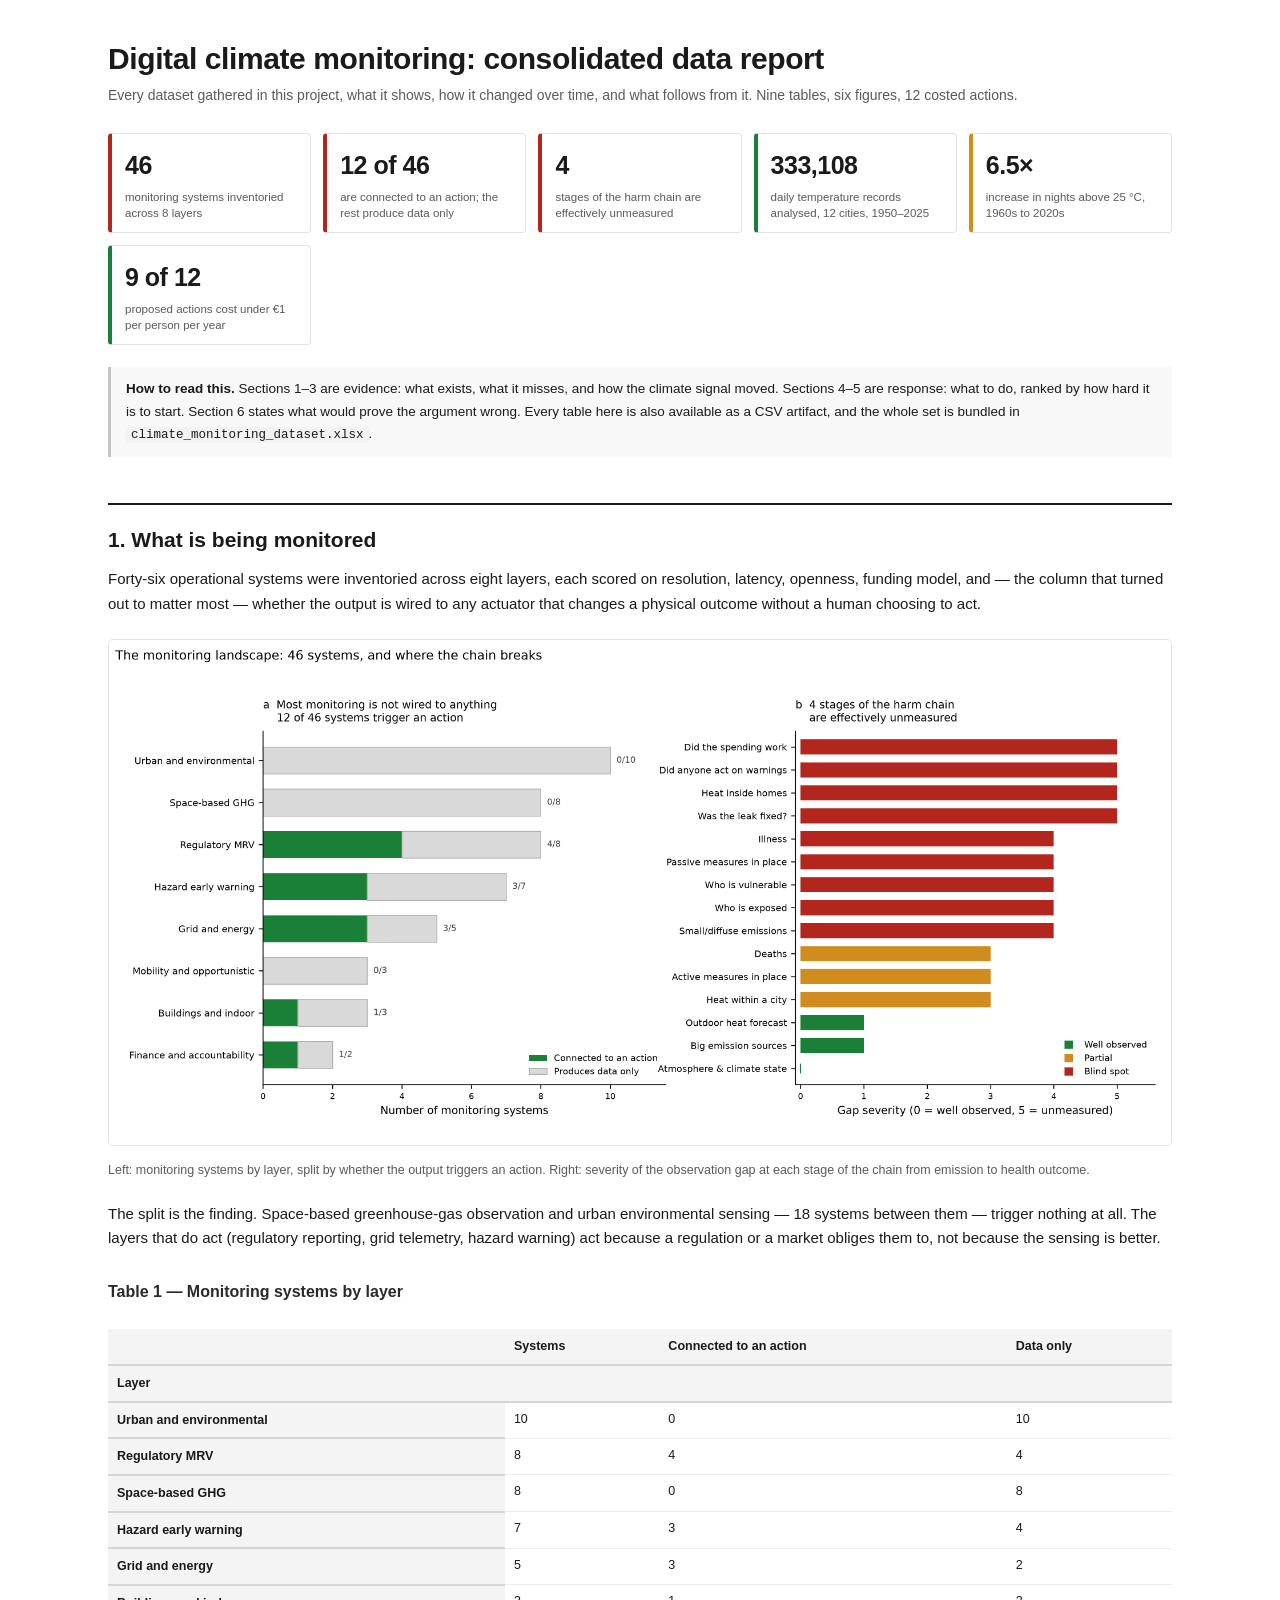
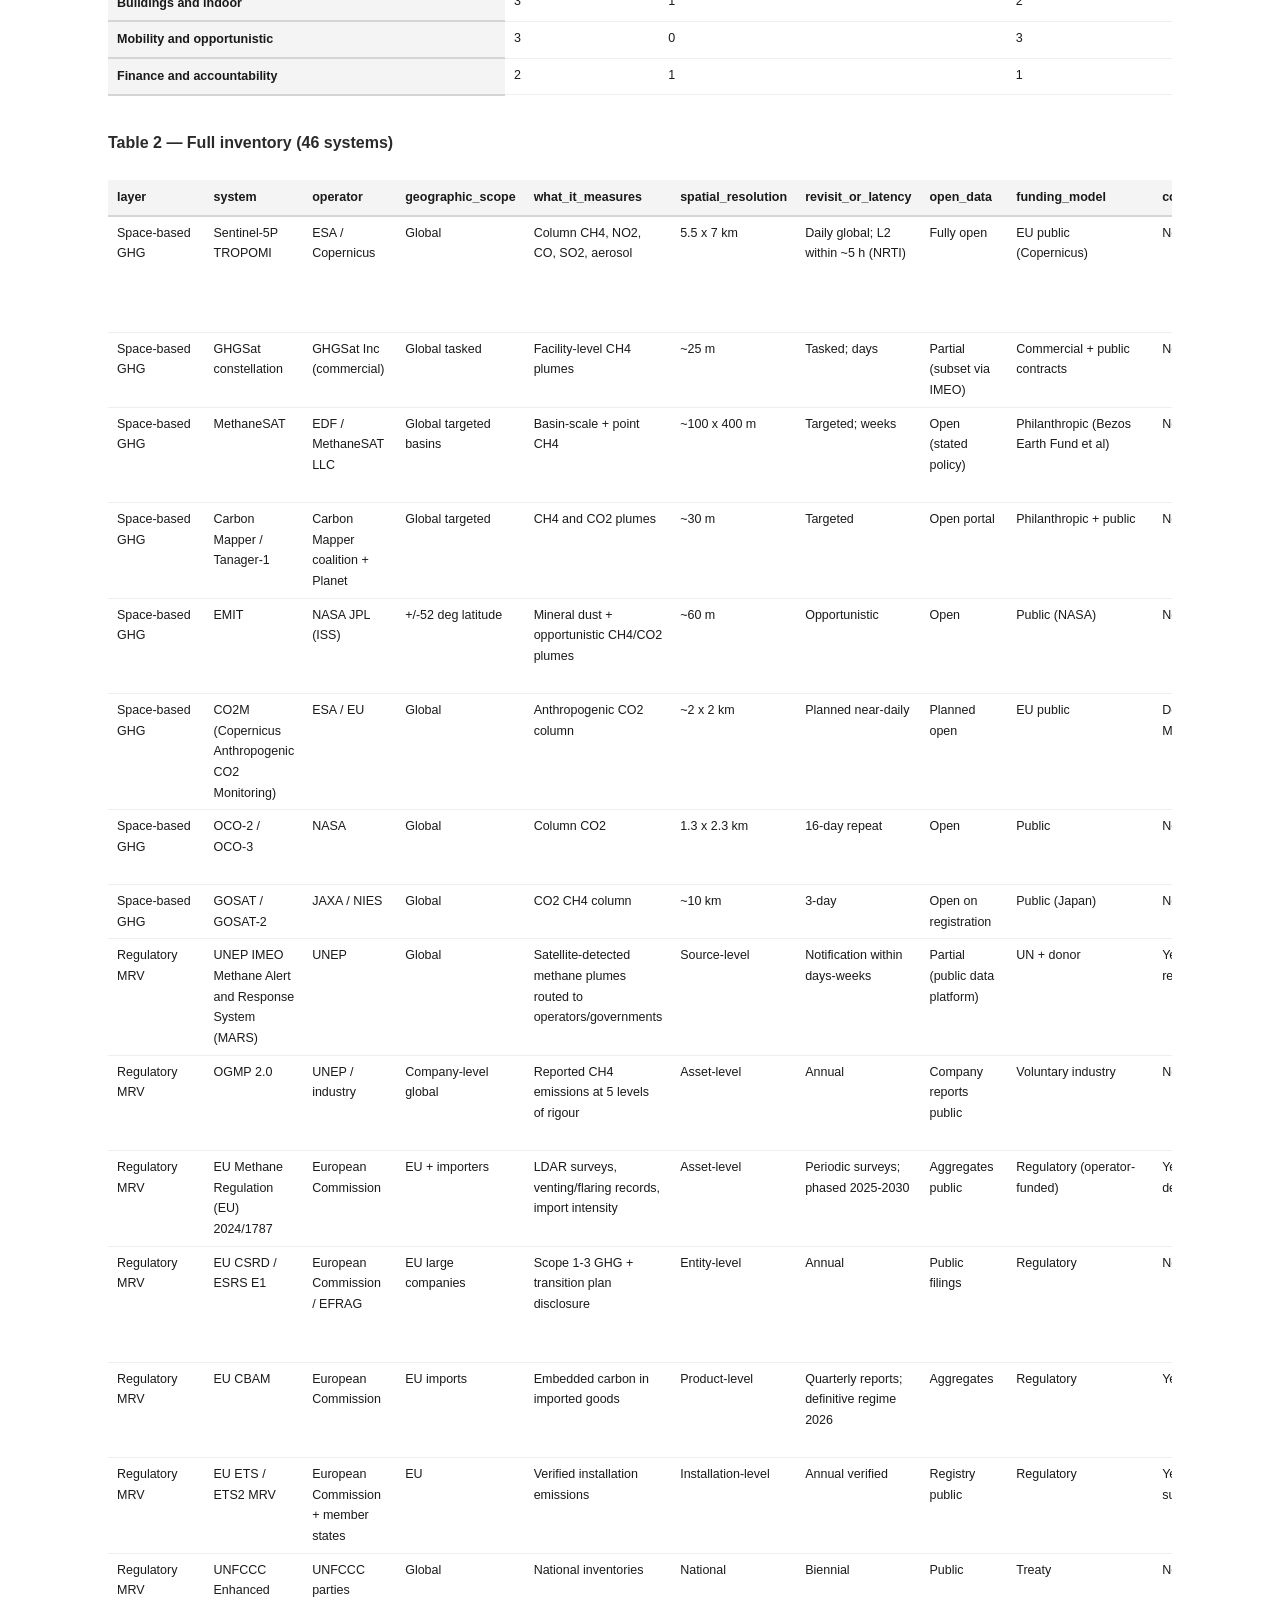
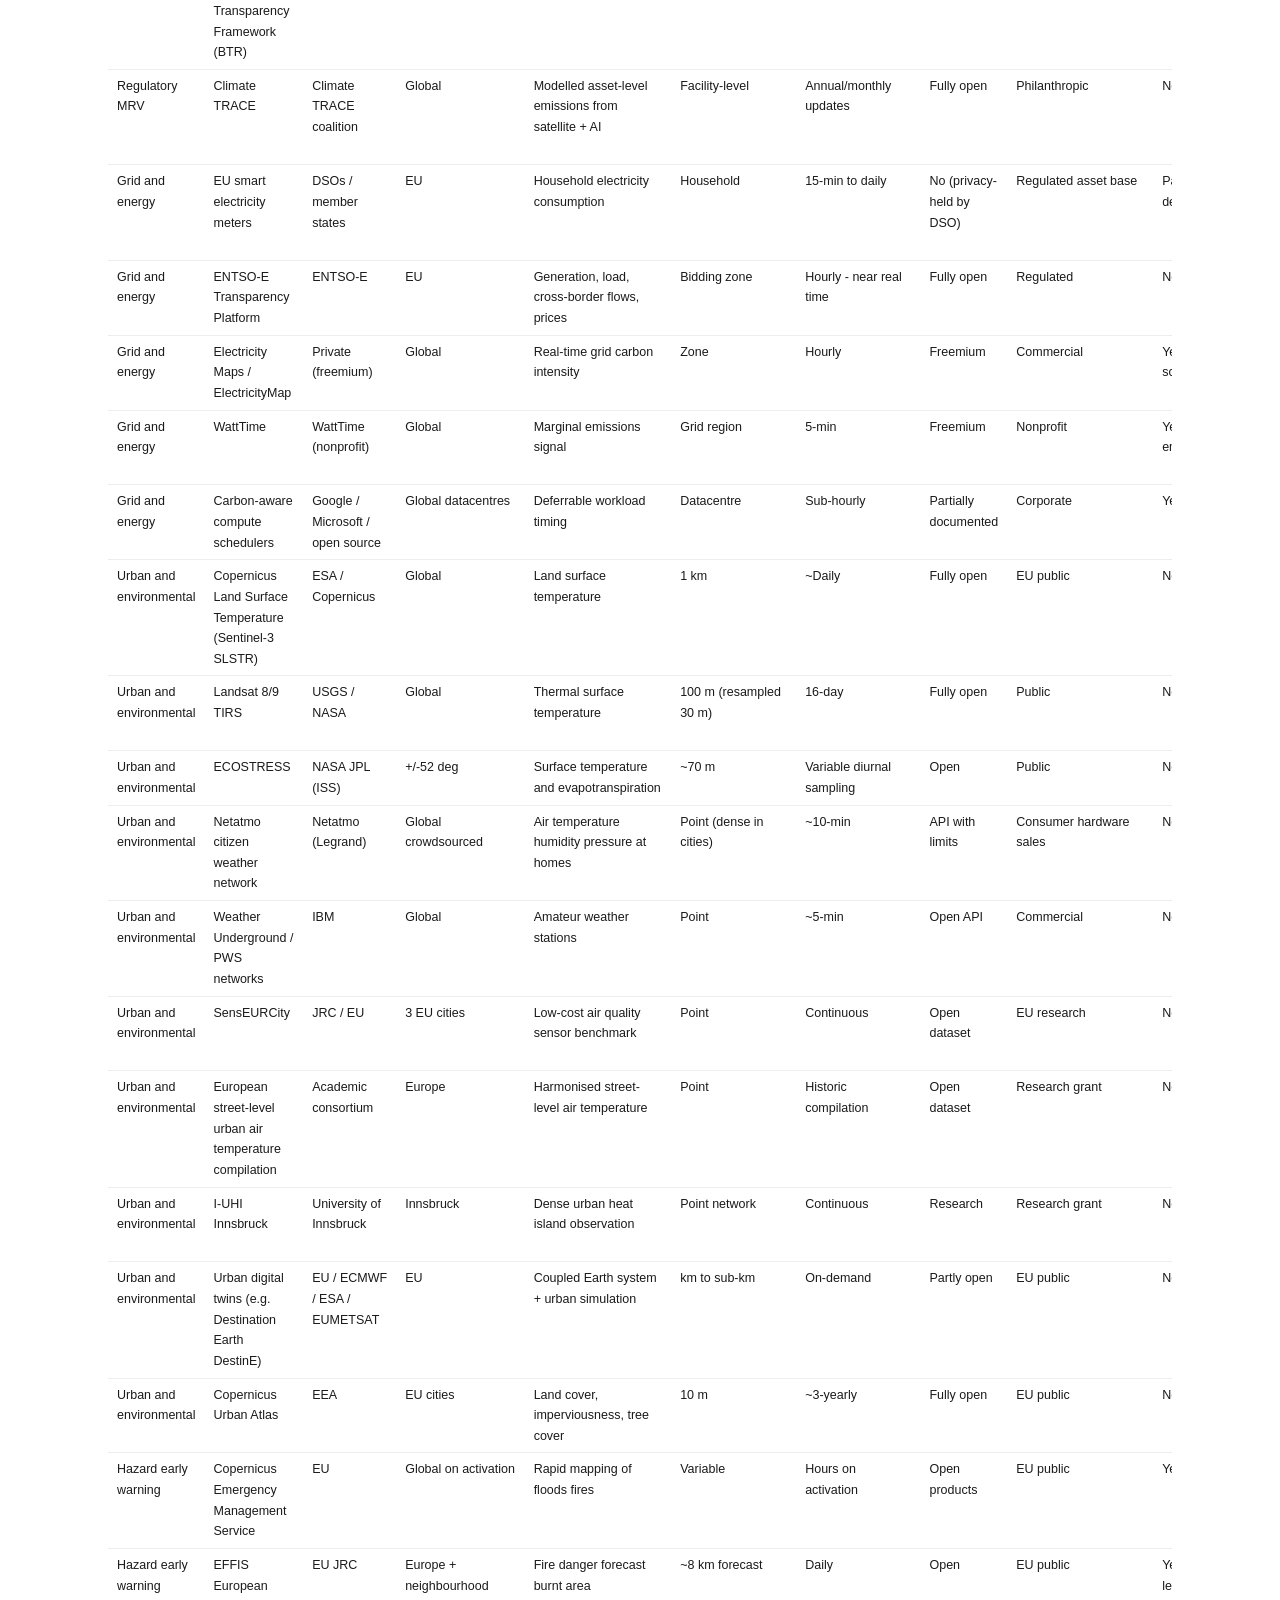
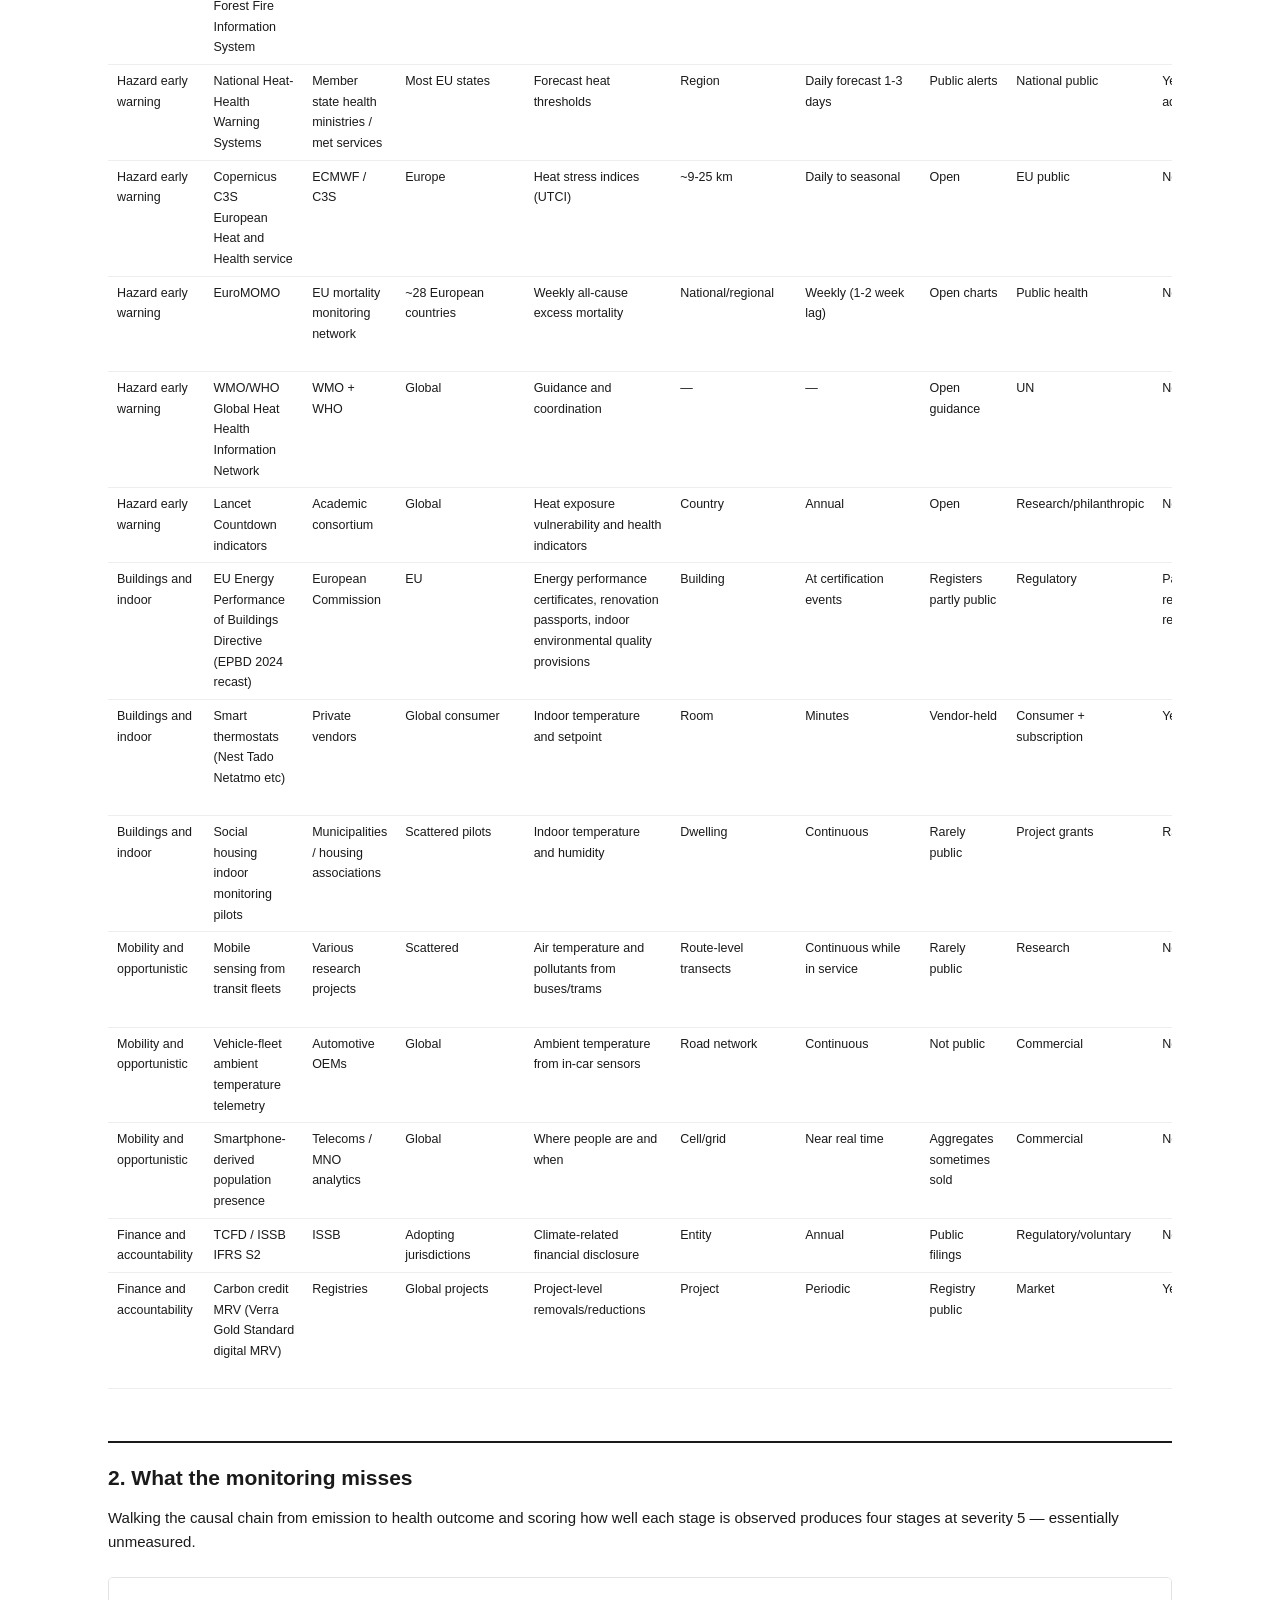
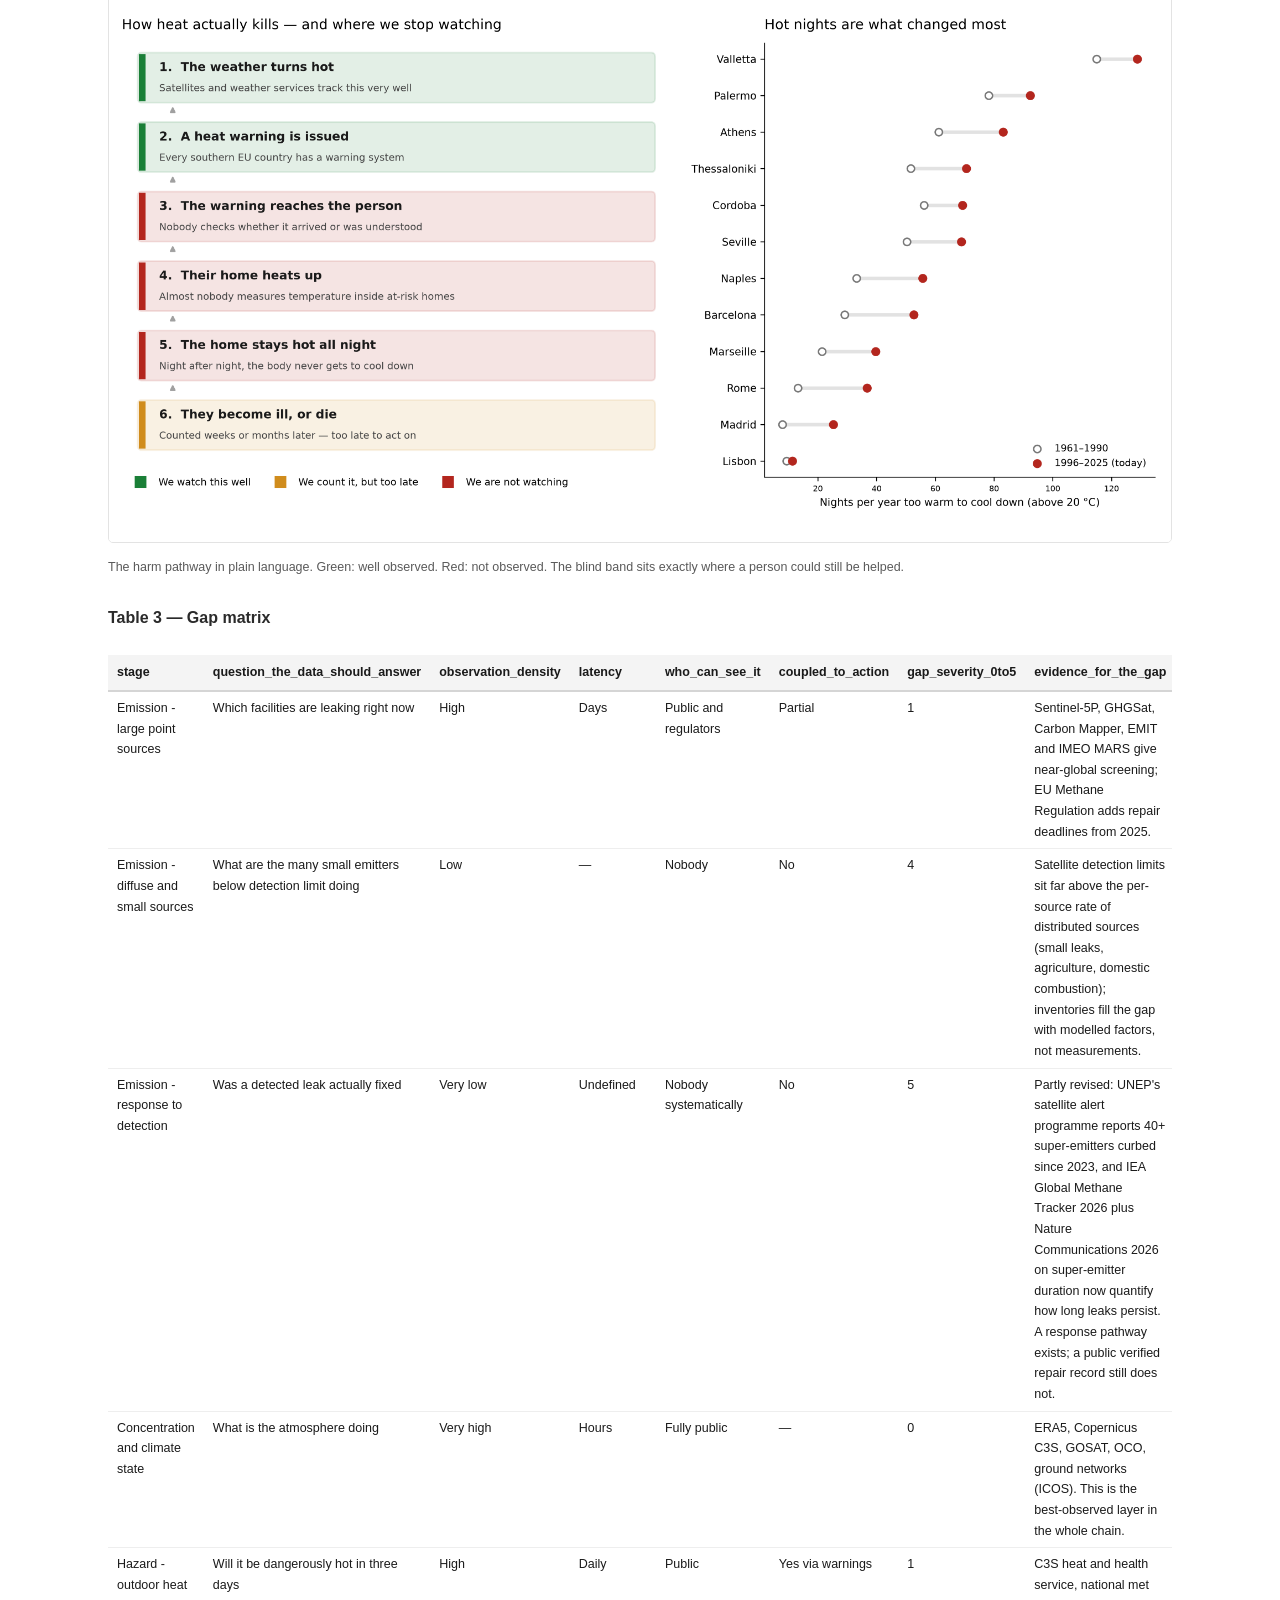
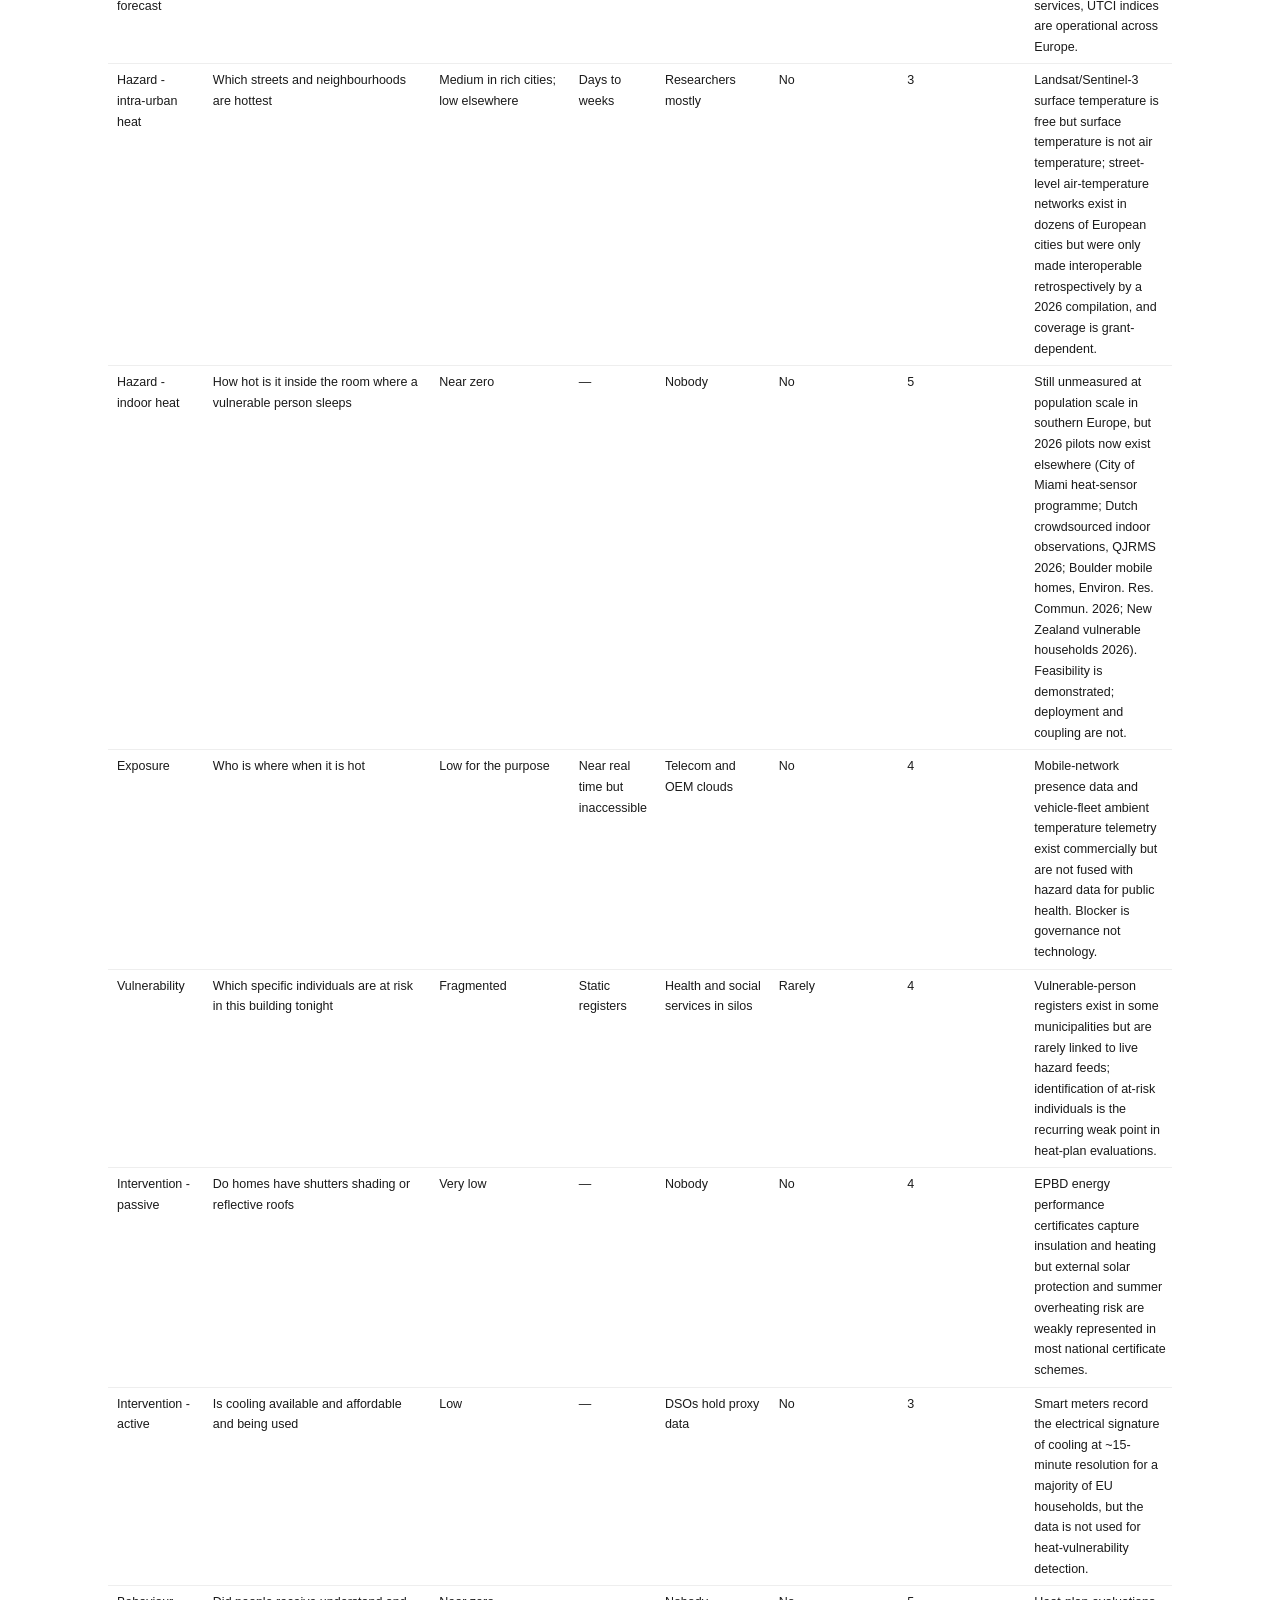
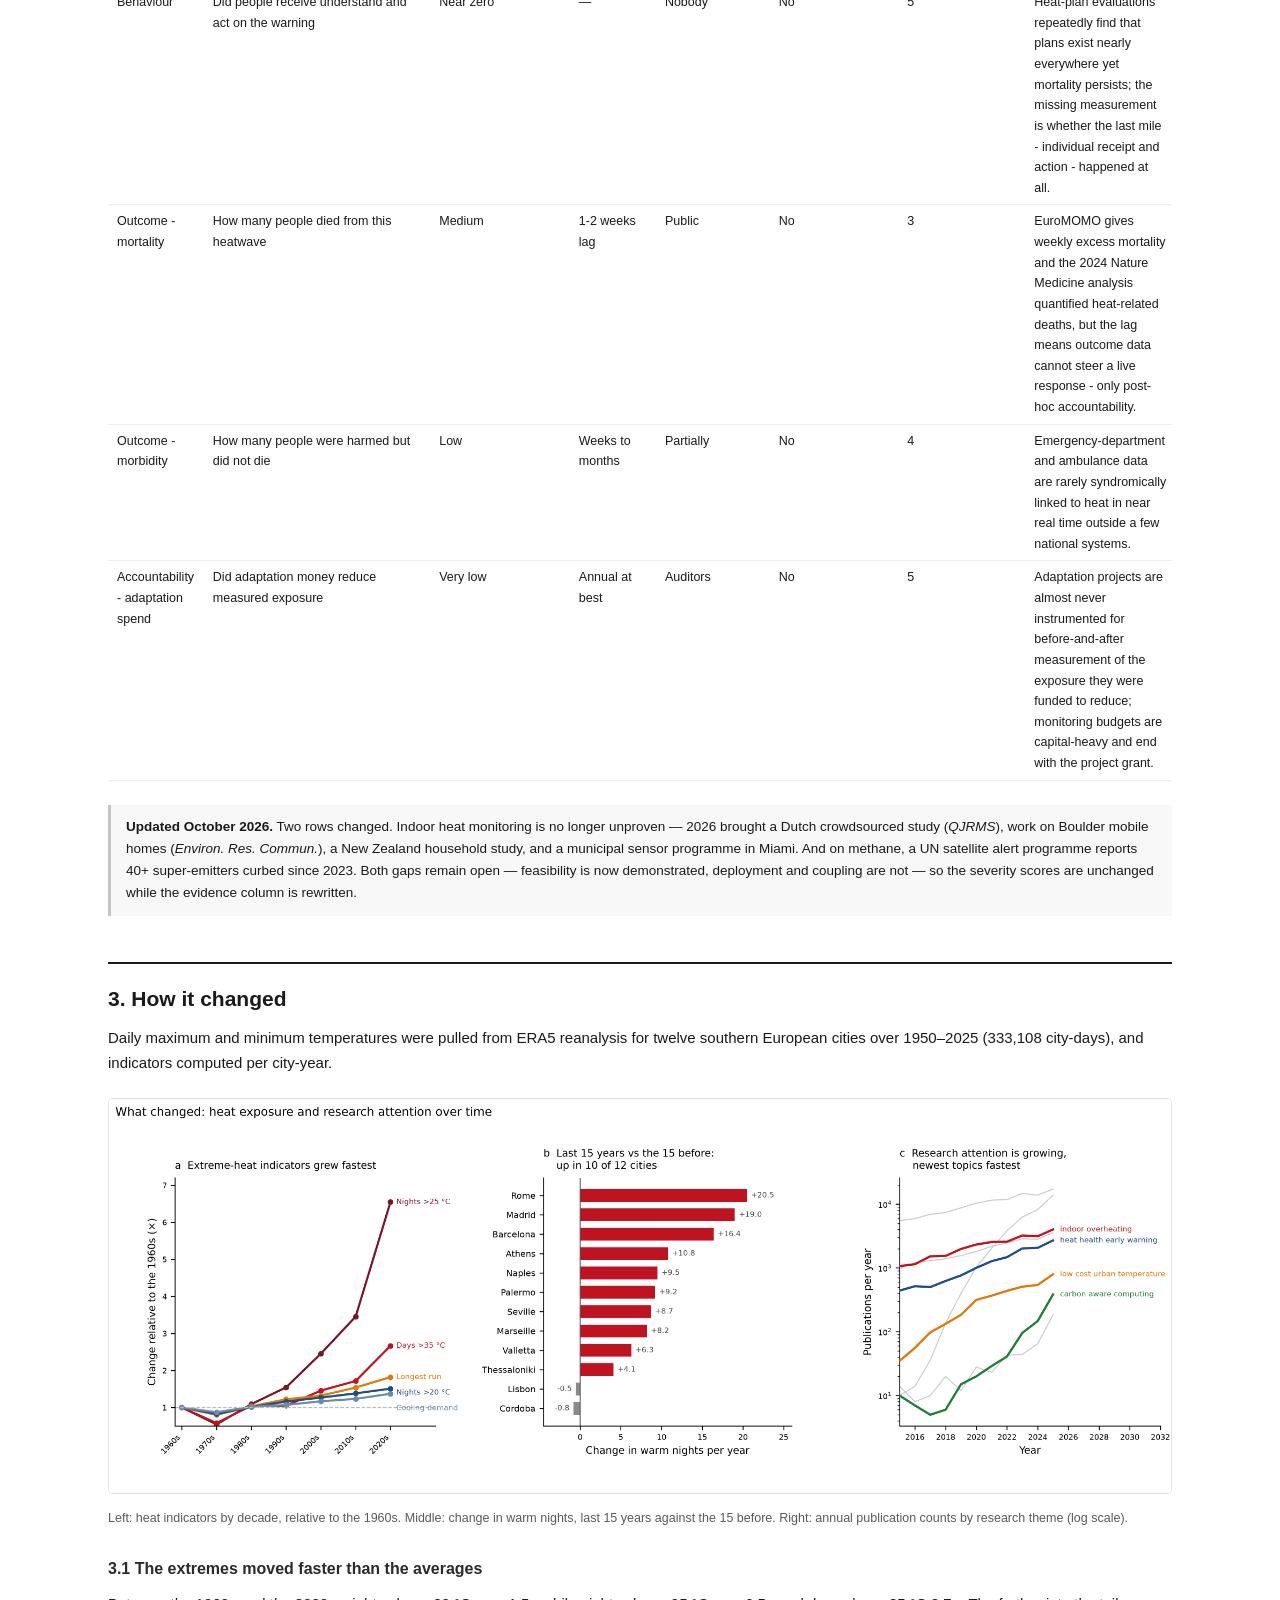
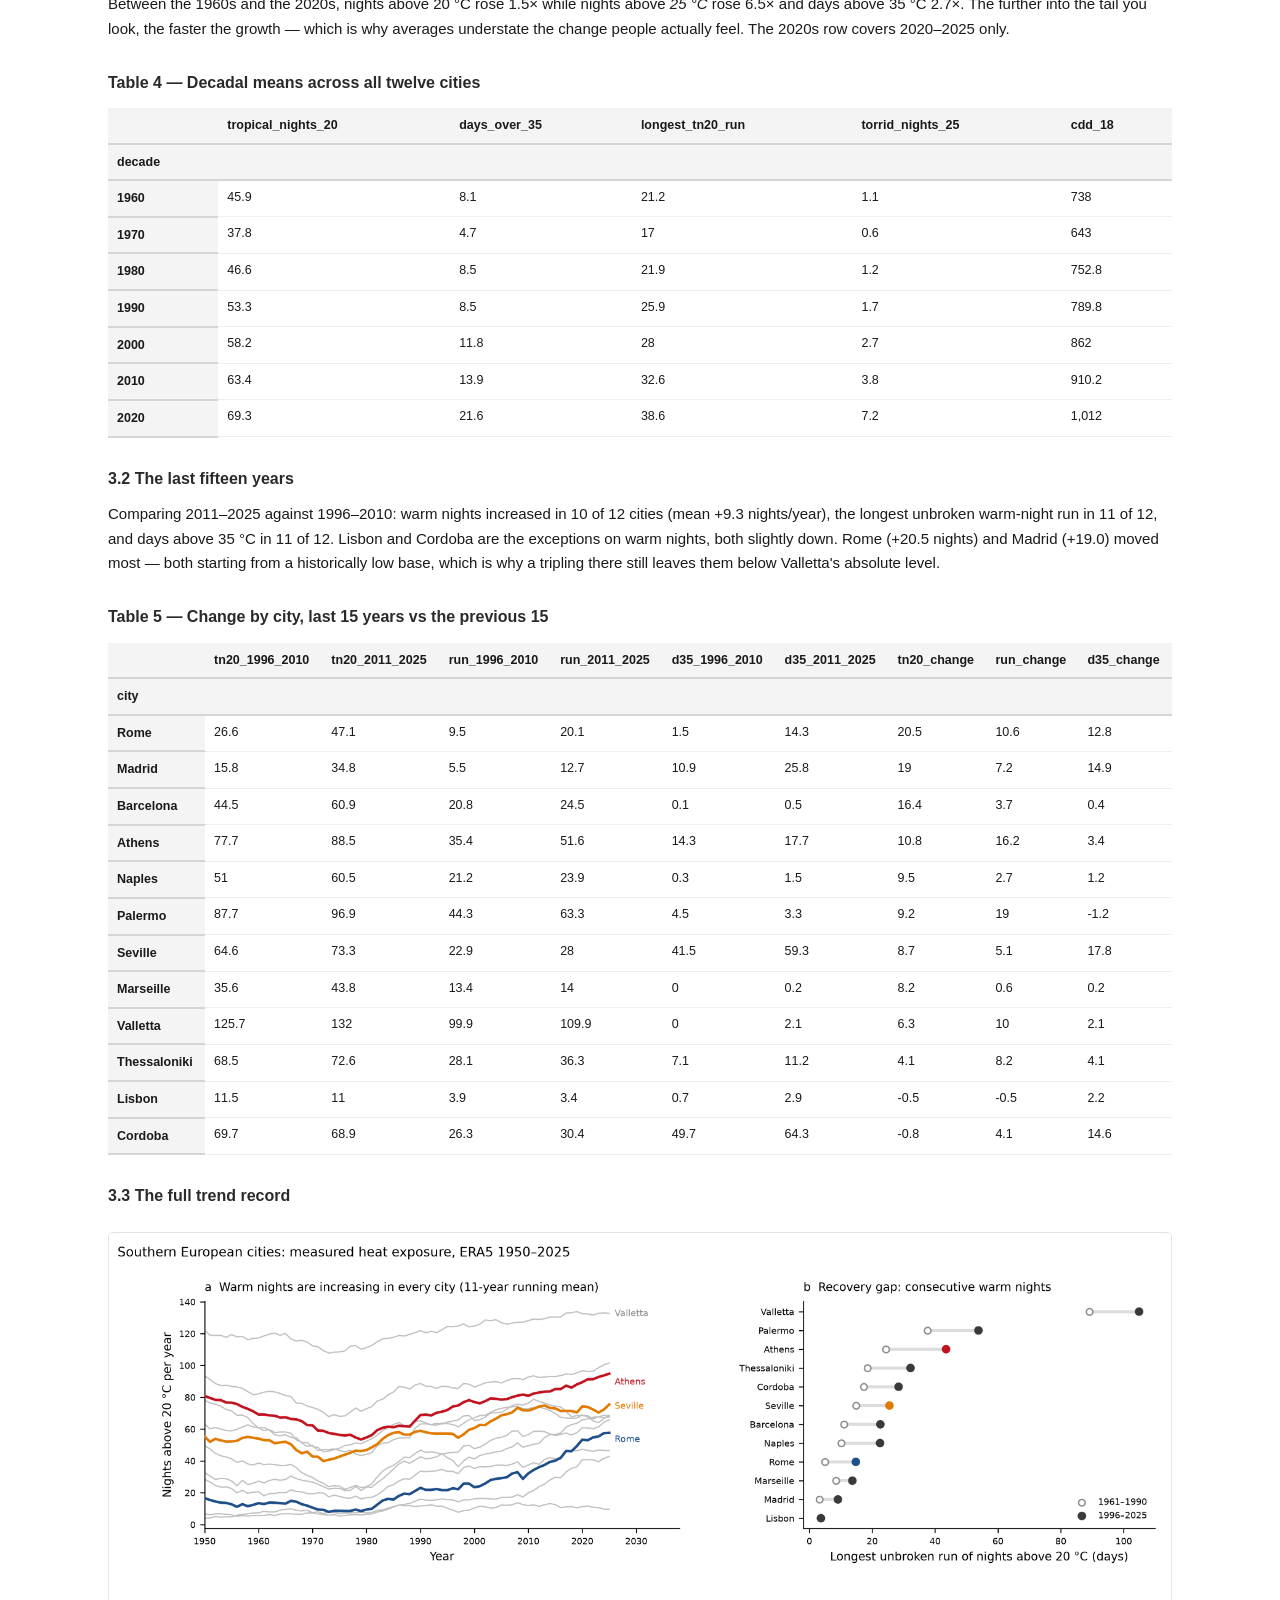
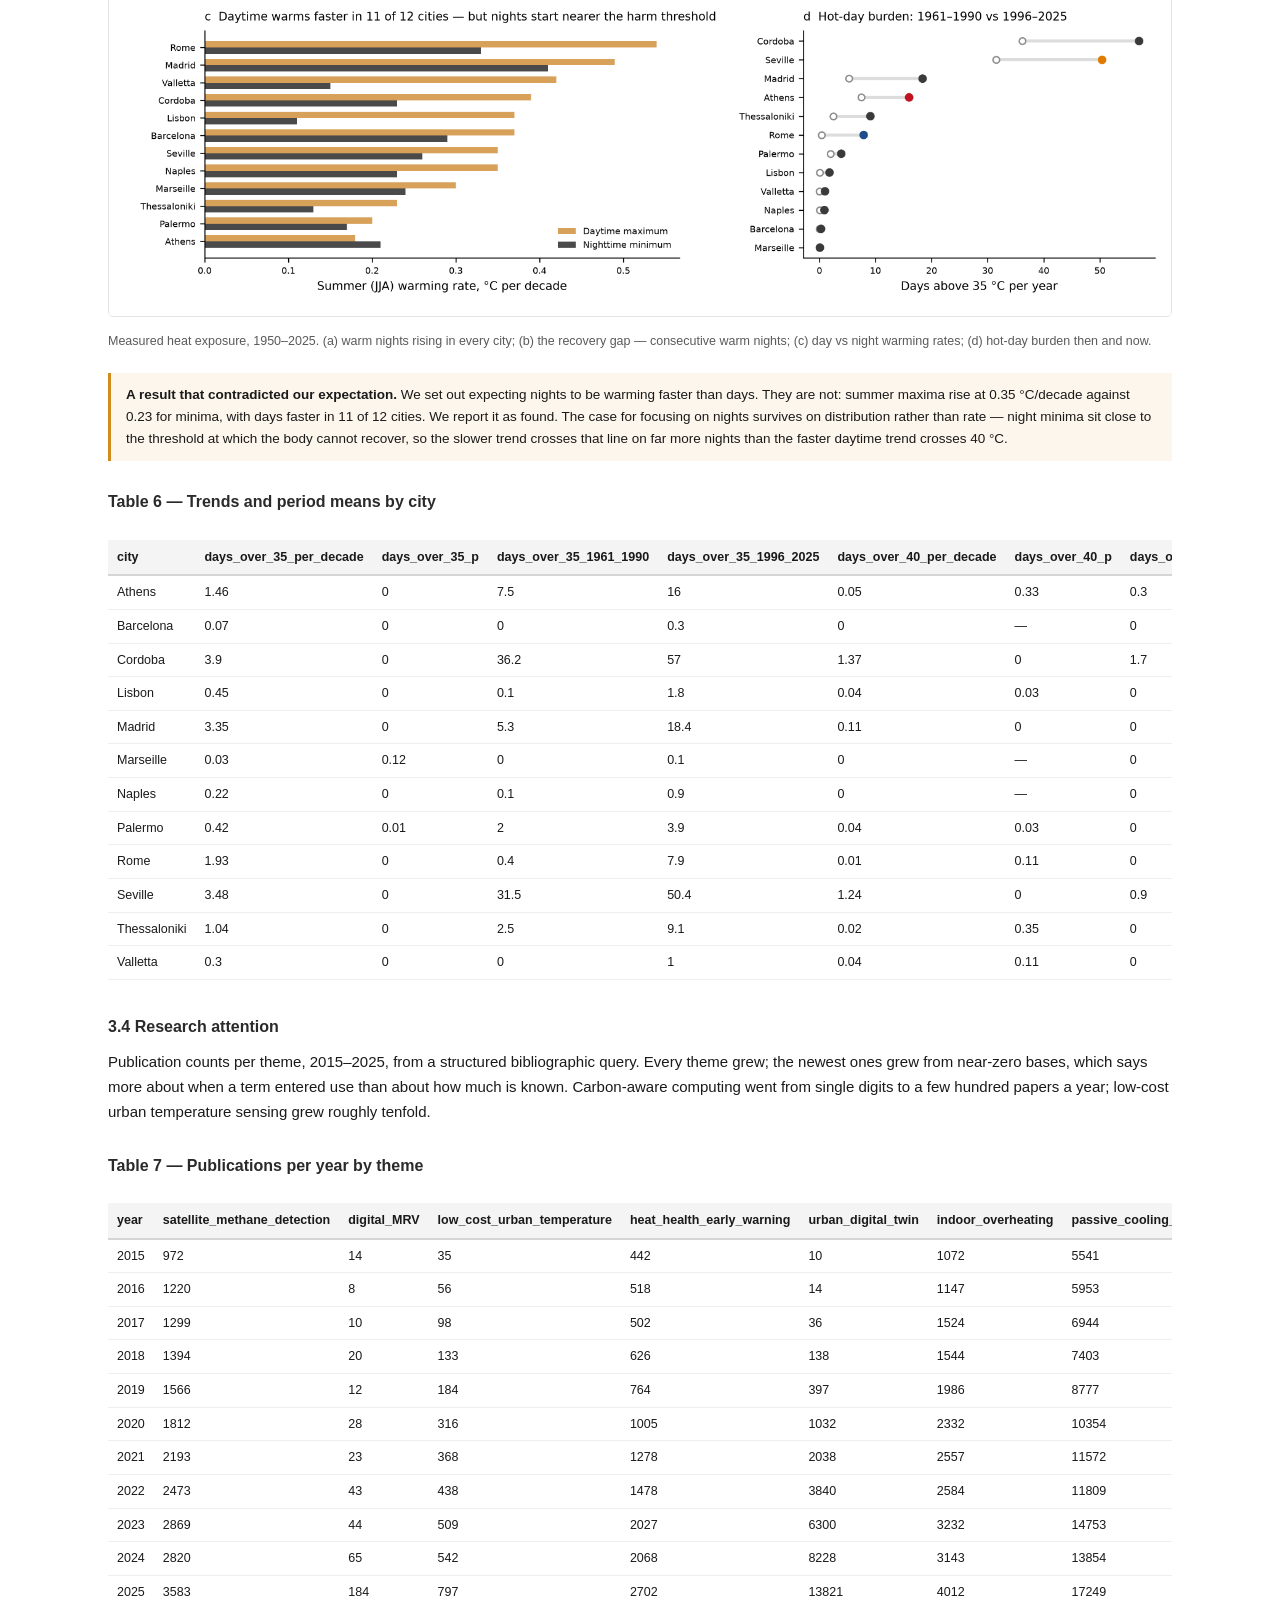
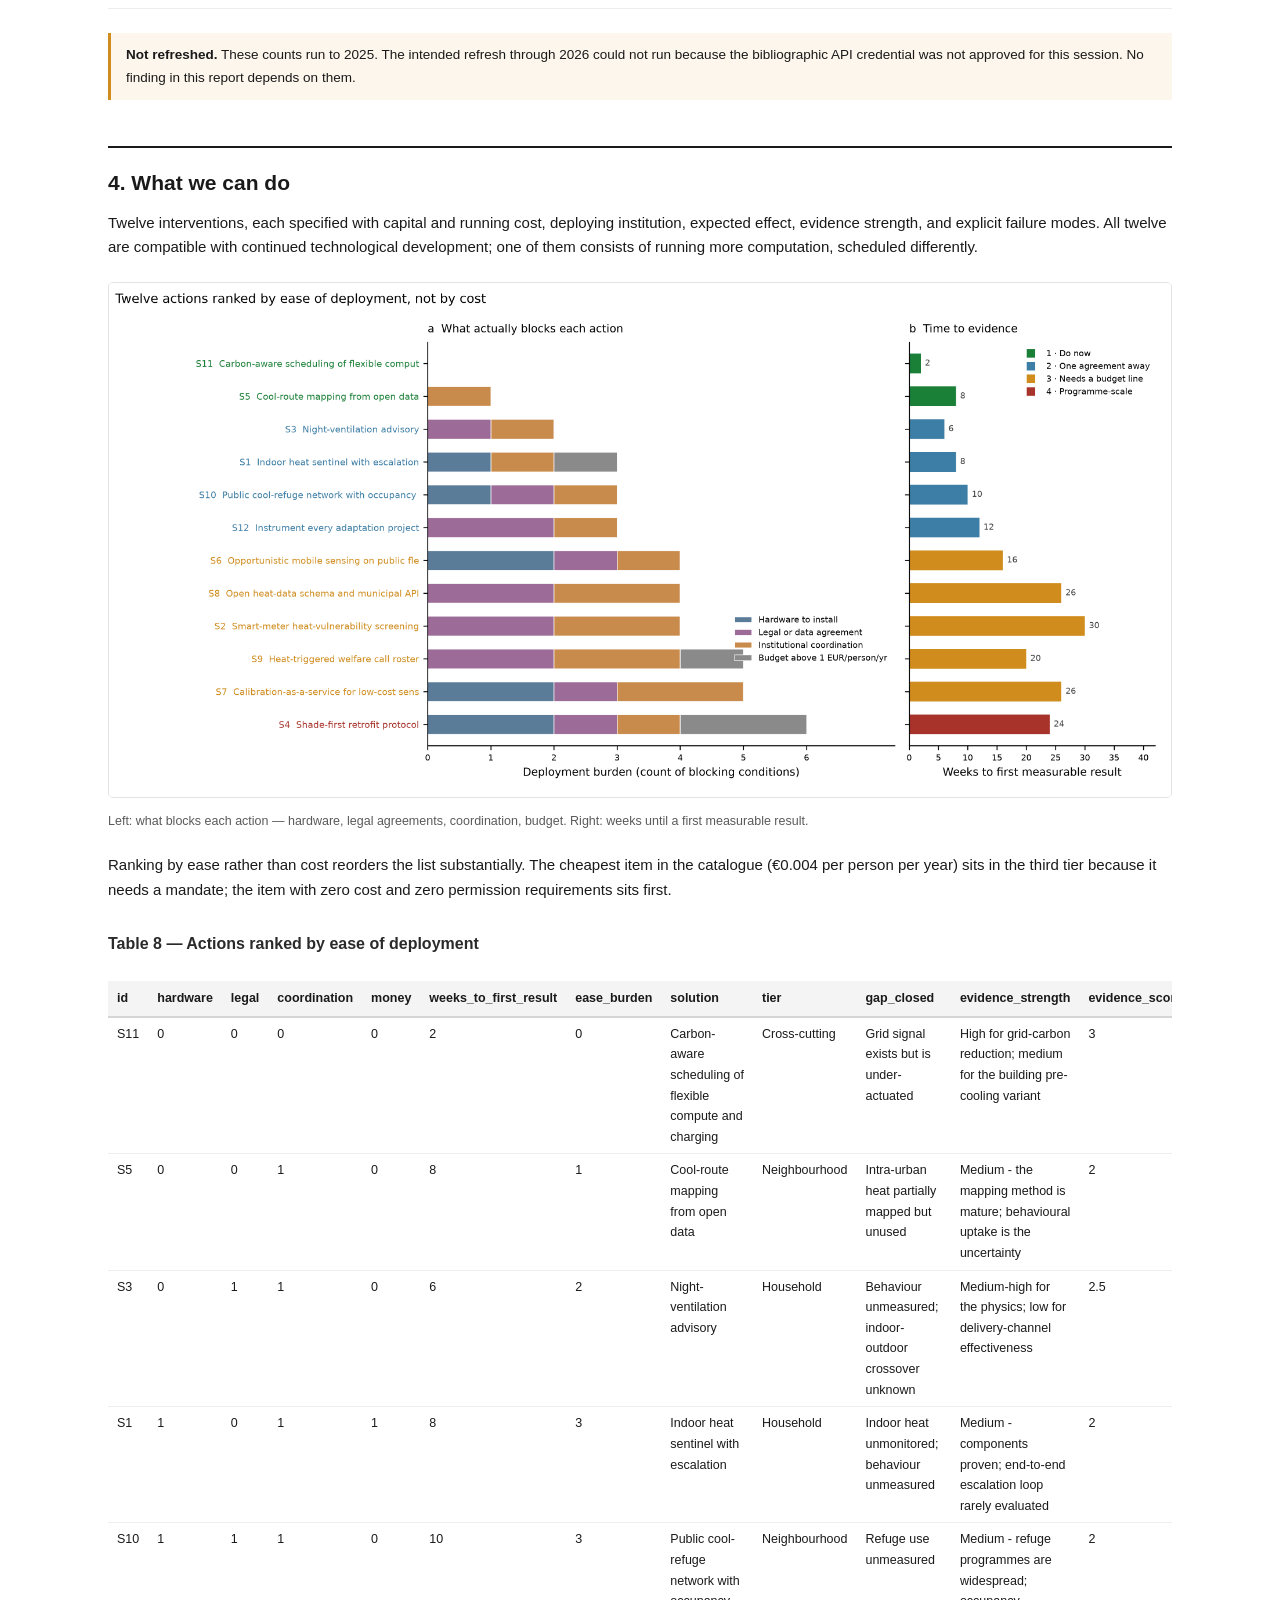
==== commit f9395c1e: "Make report builder runnable standalone; add licences, citation, deploy configs" ====
--- a/site/index.html
+++ b/site/index.html
@@ -61,28 +61,22 @@
   </thead>
   <tbody>
     <tr>
-      <th>Finance and accountability</th>
-      <td>2</td>
-      <td>1</td>
-      <td>1</td>
-    </tr>
-    <tr>
-      <th>Buildings and indoor</th>
-      <td>3</td>
-      <td>1</td>
-      <td>2</td>
-    </tr>
-    <tr>
-      <th>Mobility and opportunistic</th>
-      <td>3</td>
-      <td>0</td>
-      <td>3</td>
-    </tr>
-    <tr>
-      <th>Grid and energy</th>
-      <td>5</td>
-      <td>3</td>
-      <td>2</td>
+      <th>Urban and environmental</th>
+      <td>10</td>
+      <td>0</td>
+      <td>10</td>
+    </tr>
+    <tr>
+      <th>Regulatory MRV</th>
+      <td>8</td>
+      <td>4</td>
+      <td>4</td>
+    </tr>
+    <tr>
+      <th>Space-based GHG</th>
+      <td>8</td>
+      <td>0</td>
+      <td>8</td>
     </tr>
     <tr>
       <th>Hazard early warning</th>
@@ -91,22 +85,28 @@
       <td>4</td>
     </tr>
     <tr>
-      <th>Regulatory MRV</th>
-      <td>8</td>
-      <td>4</td>
-      <td>4</td>
-    </tr>
-    <tr>
-      <th>Space-based GHG</th>
-      <td>8</td>
-      <td>0</td>
-      <td>8</td>
-    </tr>
-    <tr>
-      <th>Urban and environmental</th>
-      <td>10</td>
-      <td>0</td>
-      <td>10</td>
+      <th>Grid and energy</th>
+      <td>5</td>
+      <td>3</td>
+      <td>2</td>
+    </tr>
+    <tr>
+      <th>Buildings and indoor</th>
+      <td>3</td>
+      <td>1</td>
+      <td>2</td>
+    </tr>
+    <tr>
+      <th>Mobility and opportunistic</th>
+      <td>3</td>
+      <td>0</td>
+      <td>3</td>
+    </tr>
+    <tr>
+      <th>Finance and accountability</th>
+      <td>2</td>
+      <td>1</td>
+      <td>1</td>
     </tr>
   </tbody>
 </table></div>
@@ -1031,7 +1031,7 @@
   </tbody>
 </table>
 <h3>3.2 The last fifteen years</h3>
-<p>Comparing 2011–2025 against 1996–2010: warm nights increased in 10 of 12 cities (mean +9.3 nights/year), the longest unbroken warm-night run in 11 of 12, and days above 35 °C in 11 of 12. Cordoba and Lisbon are the exceptions on warm nights, both slightly down. Rome (+20.5 nights) and Madrid (+19.0) moved most — both starting from a historically low base, which is why a tripling there still leaves them below Valletta's absolute level.</p>
+<p>Comparing 2011–2025 against 1996–2010: warm nights increased in 10 of 12 cities (mean +9.3 nights/year), the longest unbroken warm-night run in 11 of 12, and days above 35 °C in 11 of 12. Lisbon and Cordoba are the exceptions on warm nights, both slightly down. Rome (+20.5 nights) and Madrid (+19.0) moved most — both starting from a historically low base, which is why a tripling there still leaves them below Valletta's absolute level.</p>
 <h3>Table 5 — Change by city, last 15 years vs the previous 15</h3>
 <table class="dataframe tbl">
   <thead>
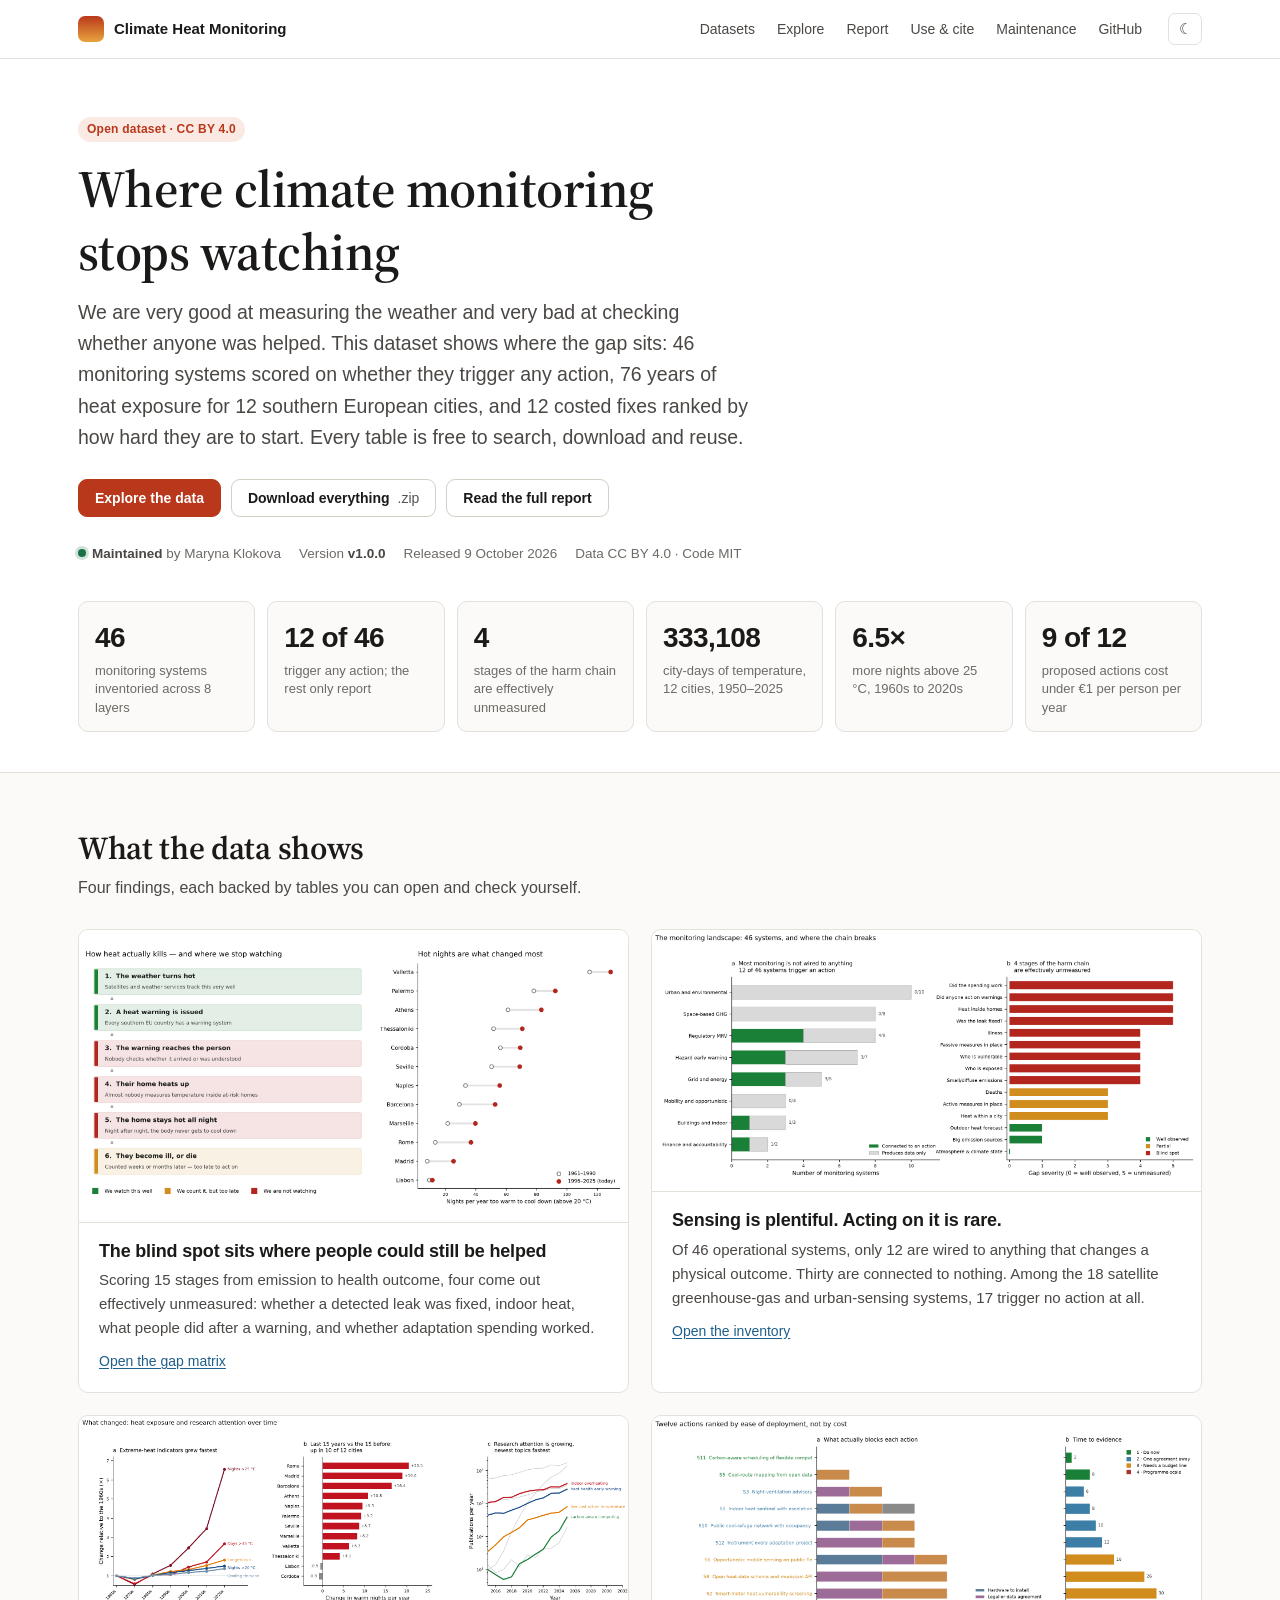
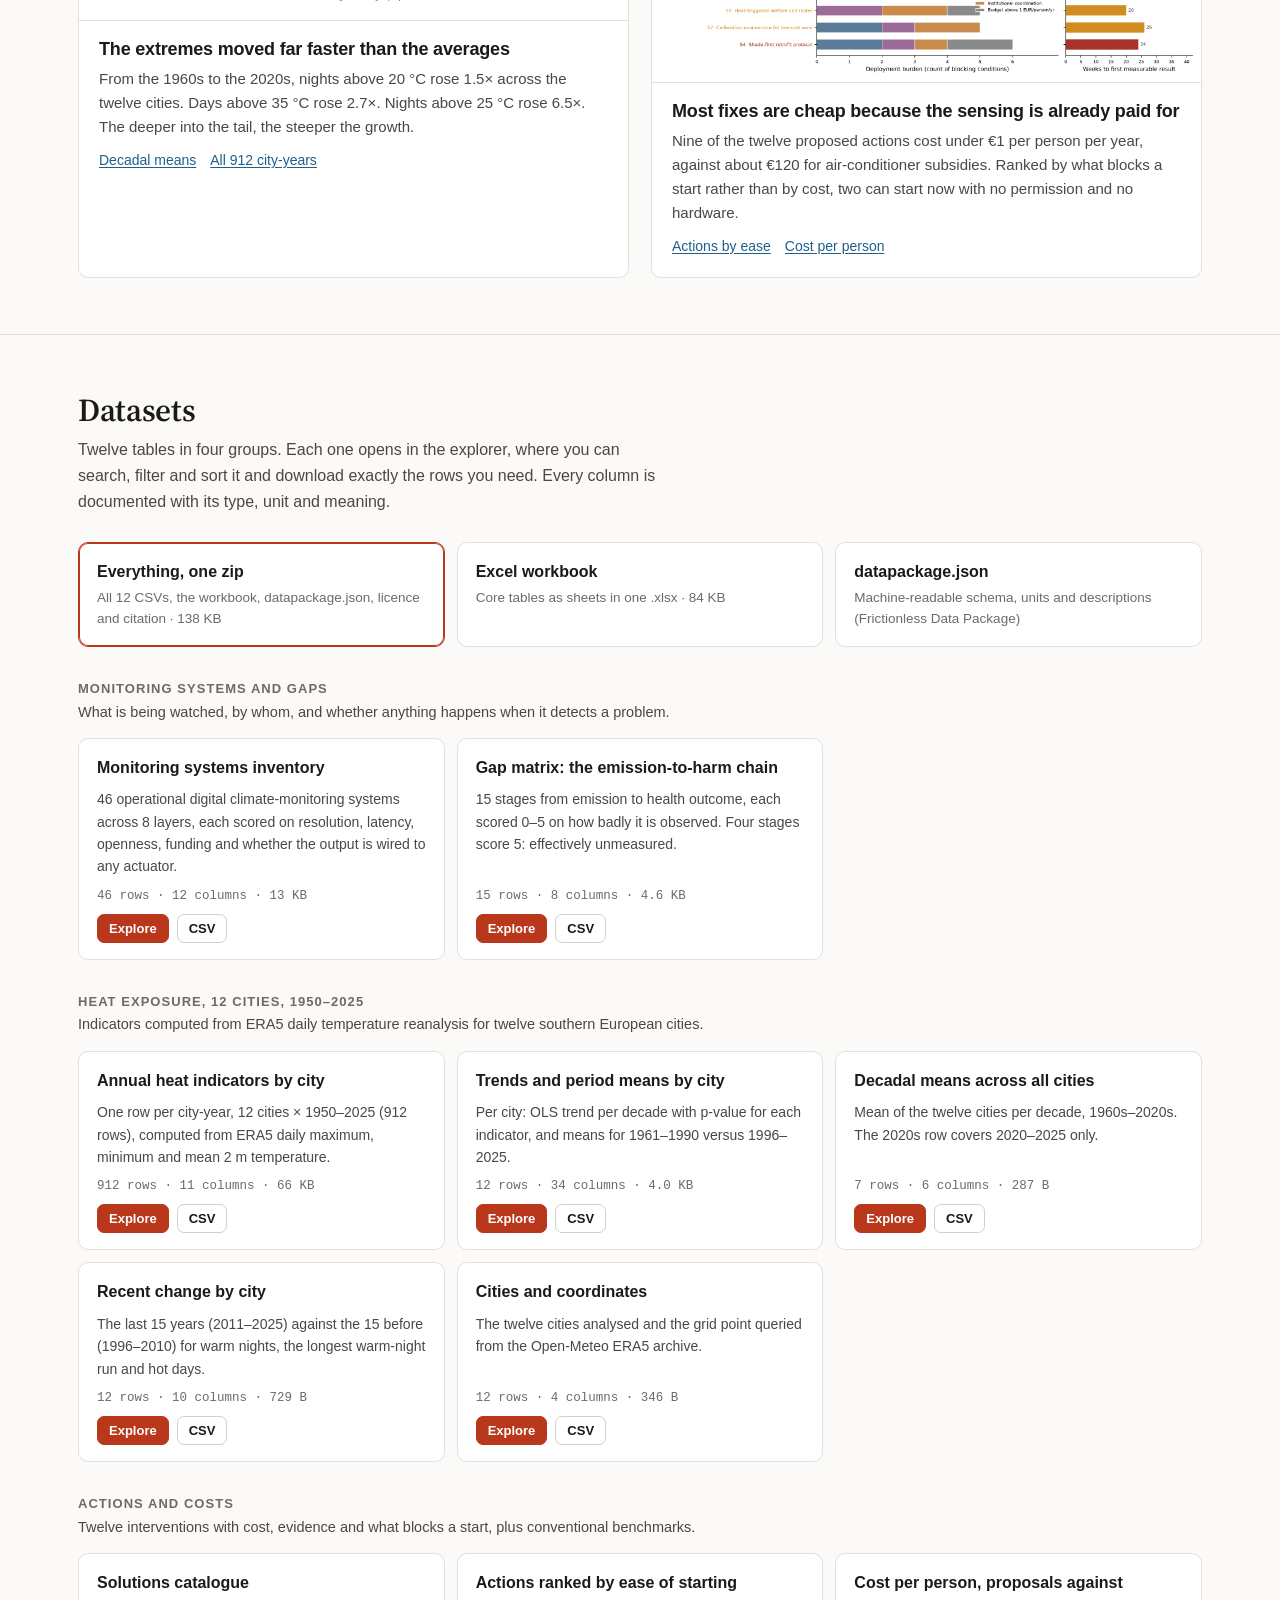
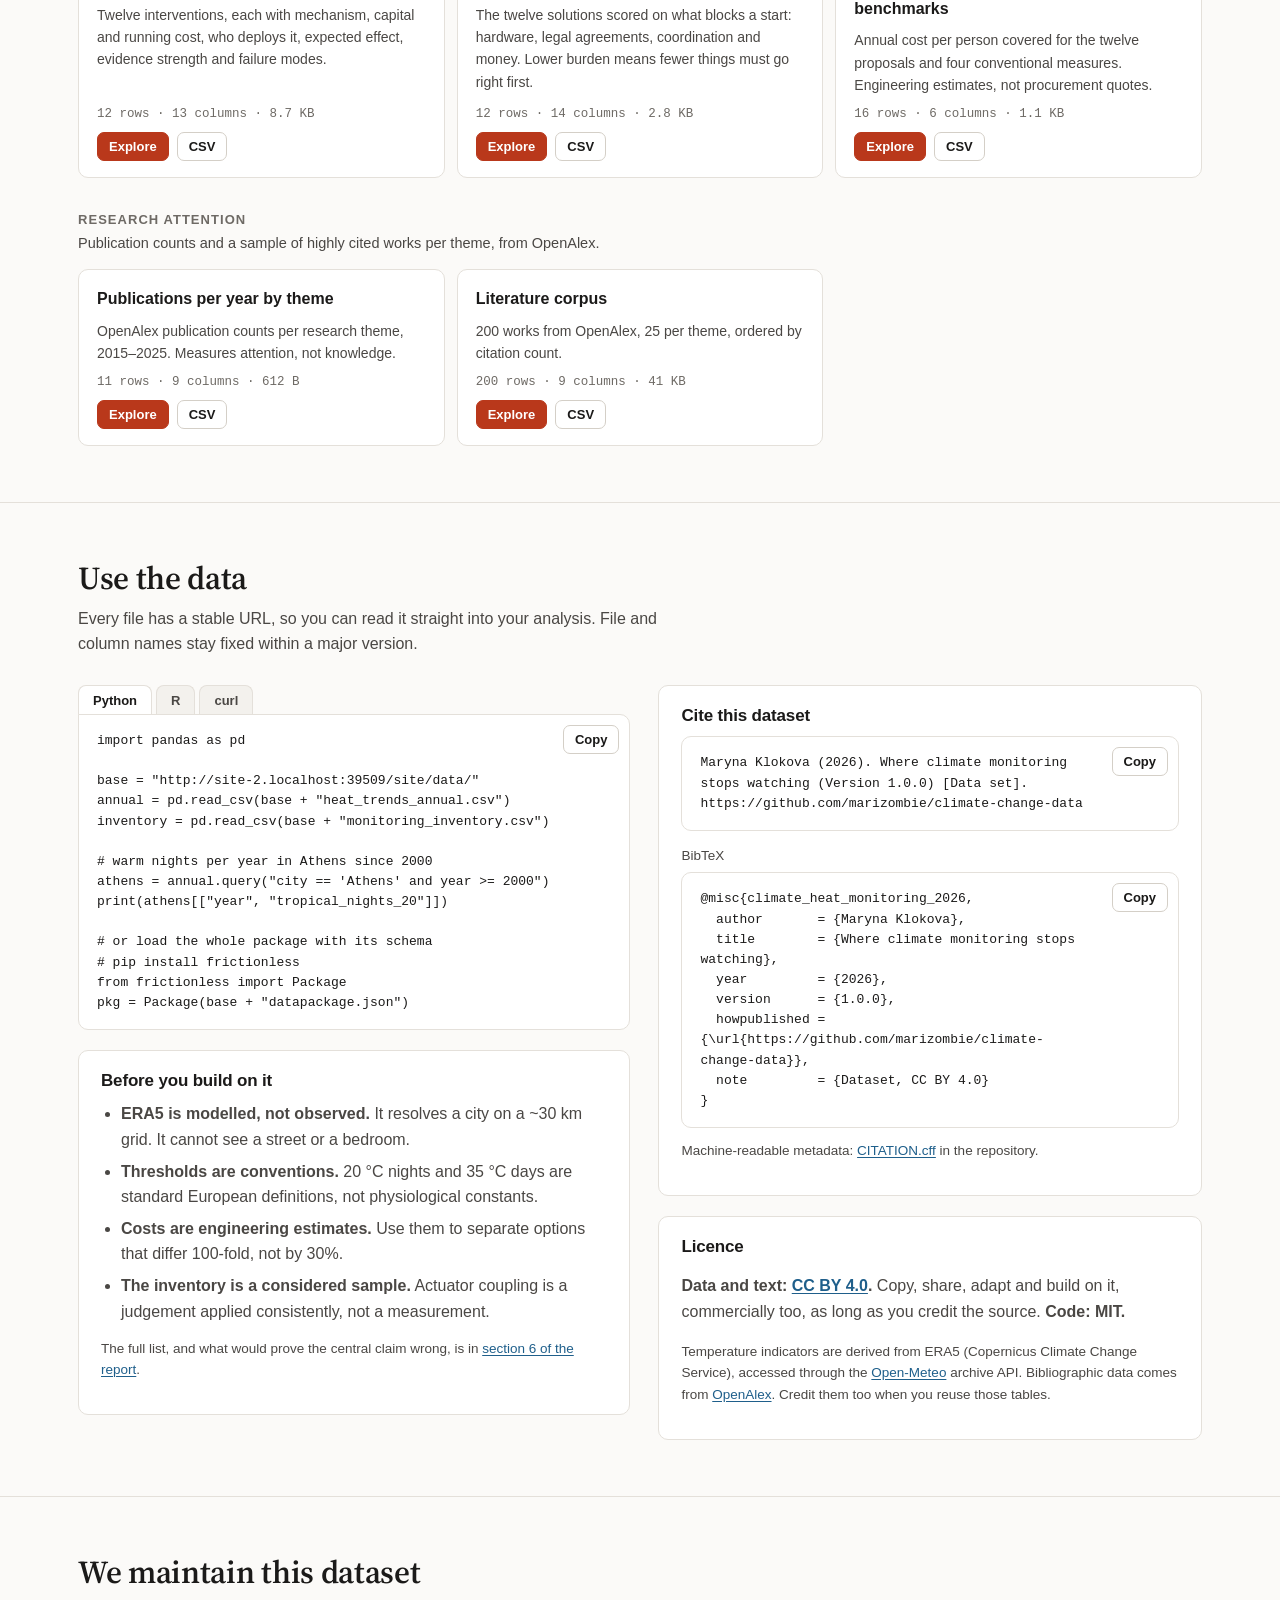
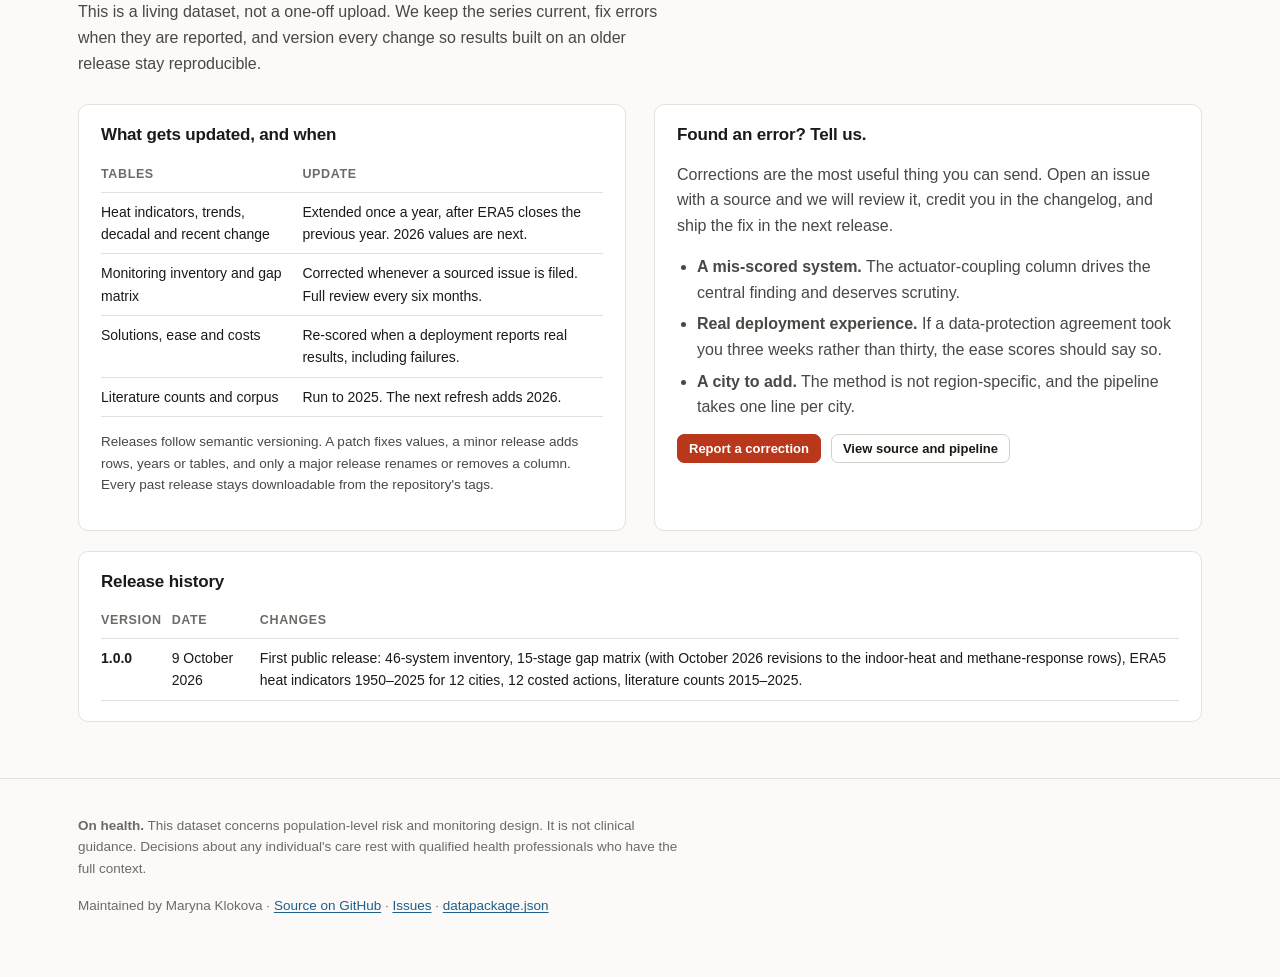
==== commit 87a1d86b: "updated data pages" ====
--- a/site/index.html
+++ b/site/index.html
@@ -1,2427 +1,237 @@
-<!doctype html><html lang="en"><head><meta charset="utf-8">
-<title>Digital climate monitoring — consolidated data report</title><style>
-:root{--ink:#1a1a1a;--mut:#5a5a5a;--line:#e3e3e3;--red:#b3261e;--amb:#d08c1c;--grn:#1a7f37}
-*{box-sizing:border-box}
-body{font:15px/1.65 -apple-system,BlinkMacSystemFont,"Segoe UI",Helvetica,Arial,sans-serif;
-color:var(--ink);max-width:1120px;margin:0 auto;padding:40px 28px 90px}
-h1{font-size:30px;line-height:1.25;margin:0 0 6px;letter-spacing:-.4px}
-h2{font-size:21px;margin:46px 0 8px;padding-top:18px;border-top:2px solid var(--ink)}
-h3{font-size:16px;margin:28px 0 6px;color:#2a2a2a}
-.sub{color:var(--mut);font-size:14px;margin:0 0 26px}
-p{margin:10px 0}
-figure{margin:22px 0} figure img{width:100%;border:1px solid var(--line);border-radius:5px}
-figcaption{font-size:12.5px;color:var(--mut);margin-top:7px;line-height:1.5}
-table.tbl{border-collapse:collapse;width:100%;font-size:12.5px;margin:12px 0 6px}
-.tbl th{text-align:left;background:#f4f4f4;padding:7px 9px;border-bottom:2px solid #d5d5d5;
-font-weight:600;vertical-align:bottom}
-.tbl td{padding:6px 9px;border-bottom:1px solid #eee;vertical-align:top}
-.tbl tr:hover td{background:#fafafa}
-.wrap{overflow-x:auto;margin:12px 0}
-.kpis{display:grid;grid-template-columns:repeat(auto-fit,minmax(168px,1fr));gap:12px;margin:22px 0}
-.kpi{border:1px solid var(--line);border-left:4px solid var(--red);border-radius:4px;padding:11px 13px}
-.kpi .n{font-size:25px;font-weight:650;letter-spacing:-.5px}
-.kpi .l{font-size:11.5px;color:var(--mut);line-height:1.4;margin-top:3px}
-.kpi.g{border-left-color:var(--grn)} .kpi.a{border-left-color:var(--amb)}
-.note{background:#f8f8f8;border-left:3px solid #c5c5c5;padding:11px 15px;margin:18px 0;font-size:13.5px}
-.warn{background:#fdf6ec;border-left:3px solid var(--amb)}
-.lede{font-size:16.5px;line-height:1.6}
-footer{margin-top:54px;padding-top:16px;border-top:1px solid var(--line);font-size:12px;color:var(--mut)}
-code{background:#f2f2f2;padding:1px 5px;border-radius:3px;font-size:12.5px}
-</style></head><body>
-<h1>Digital climate monitoring: consolidated data report</h1>
-<p class="sub">Every dataset gathered in this project, what it shows, how it changed over time, and what follows from it. Nine tables, six figures, 12 costed actions.</p>
-<div class="kpis">
-<div class="kpi"><div class="n">46</div><div class="l">monitoring systems inventoried across 8 layers</div></div>
-<div class="kpi"><div class="n">12 of 46</div><div class="l">are connected to an action; the rest produce data only</div></div>
-<div class="kpi"><div class="n">4</div><div class="l">stages of the harm chain are effectively unmeasured</div></div>
-<div class="kpi g"><div class="n">333,108</div><div class="l">daily temperature records analysed, 12 cities, 1950–2025</div></div>
-<div class="kpi a"><div class="n">6.5×</div><div class="l">increase in nights above 25 °C, 1960s to 2020s</div></div>
-<div class="kpi g"><div class="n">9 of 12</div><div class="l">proposed actions cost under €1 per person per year</div></div>
-</div>
-<div class="note"><strong>How to read this.</strong> Sections 1–3 are evidence: what exists, what it misses, and how the climate signal moved. Sections 4–5 are response: what to do, ranked by how hard it is to start. Section 6 states what would prove the argument wrong. Every table here is also available as a CSV artifact, and the whole set is bundled in <code>climate_monitoring_dataset.xlsx</code>.</div>
-<h2>1. What is being monitored</h2>
-<p>Forty-six operational systems were inventoried across eight layers, each scored on resolution, latency, openness, funding model, and — the column that turned out to matter most — whether the output is wired to any actuator that changes a physical outcome without a human choosing to act.</p>
-<figure><img src="figures/monitoring_landscape.png" alt="Left: monitoring systems by layer, split by whether the output triggers an action. Right: severity of the observation gap at each stage of the chain from emission to health outcome."><figcaption>Left: monitoring systems by layer, split by whether the output triggers an action. Right: severity of the observation gap at each stage of the chain from emission to health outcome.</figcaption></figure>
-<p>The split is the finding. Space-based greenhouse-gas observation and urban environmental sensing — 18 systems between them — trigger nothing at all. The layers that do act (regulatory reporting, grid telemetry, hazard warning) act because a regulation or a market obliges them to, not because the sensing is better.</p>
-<h3>Table 1 — Monitoring systems by layer</h3>
-<div class="wrap"><table class="dataframe tbl">
-  <thead>
-    <tr style="text-align: right;">
-      <th></th>
-      <th>Systems</th>
-      <th>Connected to an action</th>
-      <th>Data only</th>
-    </tr>
-    <tr>
-      <th>Layer</th>
-      <th></th>
-      <th></th>
-      <th></th>
-    </tr>
-  </thead>
-  <tbody>
-    <tr>
-      <th>Urban and environmental</th>
-      <td>10</td>
-      <td>0</td>
-      <td>10</td>
-    </tr>
-    <tr>
-      <th>Regulatory MRV</th>
-      <td>8</td>
-      <td>4</td>
-      <td>4</td>
-    </tr>
-    <tr>
-      <th>Space-based GHG</th>
-      <td>8</td>
-      <td>0</td>
-      <td>8</td>
-    </tr>
-    <tr>
-      <th>Hazard early warning</th>
-      <td>7</td>
-      <td>3</td>
-      <td>4</td>
-    </tr>
-    <tr>
-      <th>Grid and energy</th>
-      <td>5</td>
-      <td>3</td>
-      <td>2</td>
-    </tr>
-    <tr>
-      <th>Buildings and indoor</th>
-      <td>3</td>
-      <td>1</td>
-      <td>2</td>
-    </tr>
-    <tr>
-      <th>Mobility and opportunistic</th>
-      <td>3</td>
-      <td>0</td>
-      <td>3</td>
-    </tr>
-    <tr>
-      <th>Finance and accountability</th>
-      <td>2</td>
-      <td>1</td>
-      <td>1</td>
-    </tr>
-  </tbody>
-</table></div>
-<h3>Table 2 — Full inventory (46 systems)</h3>
-<div class="wrap"><table class="dataframe tbl">
-  <thead>
-    <tr style="text-align: right;">
-      <th>layer</th>
-      <th>system</th>
-      <th>operator</th>
-      <th>geographic_scope</th>
-      <th>what_it_measures</th>
-      <th>spatial_resolution</th>
-      <th>revisit_or_latency</th>
-      <th>open_data</th>
-      <th>funding_model</th>
-      <th>coupled_to_actuator</th>
-      <th>maturity</th>
-      <th>notes_and_provenance</th>
-    </tr>
-  </thead>
-  <tbody>
-    <tr>
-      <td>Space-based GHG</td>
-      <td>Sentinel-5P TROPOMI</td>
-      <td>ESA / Copernicus</td>
-      <td>Global</td>
-      <td>Column CH4, NO2, CO, SO2, aerosol</td>
-      <td>5.5 x 7 km</td>
-      <td>Daily global; L2 within ~5 h (NRTI)</td>
-      <td>Fully open</td>
-      <td>EU public (Copernicus)</td>
-      <td>No</td>
-      <td>Operational since 2017</td>
-      <td>Workhorse for global methane super-emitter screening; too coarse for individual small sources. https://sentinels.copernicus.eu</td>
-    </tr>
-    <tr>
-      <td>Space-based GHG</td>
-      <td>GHGSat constellation</td>
-      <td>GHGSat Inc (commercial)</td>
-      <td>Global tasked</td>
-      <td>Facility-level CH4 plumes</td>
-      <td>~25 m</td>
-      <td>Tasked; days</td>
-      <td>Partial (subset via IMEO)</td>
-      <td>Commercial + public contracts</td>
-      <td>No</td>
-      <td>Operational</td>
-      <td>High-resolution point-source attribution; most data behind commercial licence.</td>
-    </tr>
-    <tr>
-      <td>Space-based GHG</td>
-      <td>MethaneSAT</td>
-      <td>EDF / MethaneSAT LLC</td>
-      <td>Global targeted basins</td>
-      <td>Basin-scale + point CH4</td>
-      <td>~100 x 400 m</td>
-      <td>Targeted; weeks</td>
-      <td>Open (stated policy)</td>
-      <td>Philanthropic (Bezos Earth Fund et al)</td>
-      <td>No</td>
-      <td>Launched 2024; mission lost contact 2025</td>
-      <td>Data policy was open; mission failure illustrates fragility of single-satellite dependence.</td>
-    </tr>
-    <tr>
-      <td>Space-based GHG</td>
-      <td>Carbon Mapper / Tanager-1</td>
-      <td>Carbon Mapper coalition + Planet</td>
-      <td>Global targeted</td>
-      <td>CH4 and CO2 plumes</td>
-      <td>~30 m</td>
-      <td>Targeted</td>
-      <td>Open portal</td>
-      <td>Philanthropic + public</td>
-      <td>No</td>
-      <td>Operational since 2024</td>
-      <td>Public plume portal is a rare example of open point-source attribution.</td>
-    </tr>
-    <tr>
-      <td>Space-based GHG</td>
-      <td>EMIT</td>
-      <td>NASA JPL (ISS)</td>
-      <td>+/-52 deg latitude</td>
-      <td>Mineral dust + opportunistic CH4/CO2 plumes</td>
-      <td>~60 m</td>
-      <td>Opportunistic</td>
-      <td>Open</td>
-      <td>Public (NASA)</td>
-      <td>No</td>
-      <td>Operational</td>
-      <td>Repurposed mineralogy imager; shows value of opportunistic reuse of existing assets.</td>
-    </tr>
-    <tr>
-      <td>Space-based GHG</td>
-      <td>CO2M (Copernicus Anthropogenic CO2 Monitoring)</td>
-      <td>ESA / EU</td>
-      <td>Global</td>
-      <td>Anthropogenic CO2 column</td>
-      <td>~2 x 2 km</td>
-      <td>Planned near-daily</td>
-      <td>Planned open</td>
-      <td>EU public</td>
-      <td>Designed to feed EU MRV</td>
-      <td>Launch planned ~2027</td>
-      <td>Intended as the observational backbone of Paris Agreement global stocktake verification.</td>
-    </tr>
-    <tr>
-      <td>Space-based GHG</td>
-      <td>OCO-2 / OCO-3</td>
-      <td>NASA</td>
-      <td>Global</td>
-      <td>Column CO2</td>
-      <td>1.3 x 2.3 km</td>
-      <td>16-day repeat</td>
-      <td>Open</td>
-      <td>Public</td>
-      <td>No</td>
-      <td>Operational</td>
-      <td>Science-grade but sparse sampling; not a compliance instrument.</td>
-    </tr>
-    <tr>
-      <td>Space-based GHG</td>
-      <td>GOSAT / GOSAT-2</td>
-      <td>JAXA / NIES</td>
-      <td>Global</td>
-      <td>CO2 CH4 column</td>
-      <td>~10 km</td>
-      <td>3-day</td>
-      <td>Open on registration</td>
-      <td>Public (Japan)</td>
-      <td>No</td>
-      <td>Operational</td>
-      <td>Longest continuous space GHG record (since 2009).</td>
-    </tr>
-    <tr>
-      <td>Regulatory MRV</td>
-      <td>UNEP IMEO Methane Alert and Response System (MARS)</td>
-      <td>UNEP</td>
-      <td>Global</td>
-      <td>Satellite-detected methane plumes routed to operators/governments</td>
-      <td>Source-level</td>
-      <td>Notification within days-weeks</td>
-      <td>Partial (public data platform)</td>
-      <td>UN + donor</td>
-      <td>Yes - notification, but response voluntary</td>
-      <td>Operational since 2022</td>
-      <td>Documented low response rate to notifications is the central weakness: detection without obligation.</td>
-    </tr>
-    <tr>
-      <td>Regulatory MRV</td>
-      <td>OGMP 2.0</td>
-      <td>UNEP / industry</td>
-      <td>Company-level global</td>
-      <td>Reported CH4 emissions at 5 levels of rigour</td>
-      <td>Asset-level</td>
-      <td>Annual</td>
-      <td>Company reports public</td>
-      <td>Voluntary industry</td>
-      <td>No</td>
-      <td>Operational</td>
-      <td>Level 4/5 requires measurement-based reporting; adoption uneven outside signatories.</td>
-    </tr>
-    <tr>
-      <td>Regulatory MRV</td>
-      <td>EU Methane Regulation (EU) 2024/1787</td>
-      <td>European Commission</td>
-      <td>EU + importers</td>
-      <td>LDAR surveys, venting/flaring records, import intensity</td>
-      <td>Asset-level</td>
-      <td>Periodic surveys; phased 2025-2030</td>
-      <td>Aggregates public</td>
-      <td>Regulatory (operator-funded)</td>
-      <td>Yes - mandates repair deadlines</td>
-      <td>Phasing in</td>
-      <td>Rare case where measurement is legally bound to a required action and timeline.</td>
-    </tr>
-    <tr>
-      <td>Regulatory MRV</td>
-      <td>EU CSRD / ESRS E1</td>
-      <td>European Commission / EFRAG</td>
-      <td>EU large companies</td>
-      <td>Scope 1-3 GHG + transition plan disclosure</td>
-      <td>Entity-level</td>
-      <td>Annual</td>
-      <td>Public filings</td>
-      <td>Regulatory</td>
-      <td>No</td>
-      <td>Phasing in; scope narrowed by Omnibus 2025</td>
-      <td>Disclosure volume rising while assurance capacity and comparability lag.</td>
-    </tr>
-    <tr>
-      <td>Regulatory MRV</td>
-      <td>EU CBAM</td>
-      <td>European Commission</td>
-      <td>EU imports</td>
-      <td>Embedded carbon in imported goods</td>
-      <td>Product-level</td>
-      <td>Quarterly reports; definitive regime 2026</td>
-      <td>Aggregates</td>
-      <td>Regulatory</td>
-      <td>Yes - financial levy</td>
-      <td>Transitional to definitive</td>
-      <td>Creates first large-scale demand for verified product-level carbon data across borders.</td>
-    </tr>
-    <tr>
-      <td>Regulatory MRV</td>
-      <td>EU ETS / ETS2 MRV</td>
-      <td>European Commission + member states</td>
-      <td>EU</td>
-      <td>Verified installation emissions</td>
-      <td>Installation-level</td>
-      <td>Annual verified</td>
-      <td>Registry public</td>
-      <td>Regulatory</td>
-      <td>Yes - allowance surrender</td>
-      <td>Operational; ETS2 from 2027</td>
-      <td>Most mature emissions-to-consequence coupling in existence.</td>
-    </tr>
-    <tr>
-      <td>Regulatory MRV</td>
-      <td>UNFCCC Enhanced Transparency Framework (BTR)</td>
-      <td>UNFCCC parties</td>
-      <td>Global</td>
-      <td>National inventories</td>
-      <td>National</td>
-      <td>Biennial</td>
-      <td>Public</td>
-      <td>Treaty</td>
-      <td>No</td>
-      <td>First BTRs due 2024-25</td>
-      <td>Self-reported; independent atmospheric verification still largely absent.</td>
-    </tr>
-    <tr>
-      <td>Regulatory MRV</td>
-      <td>Climate TRACE</td>
-      <td>Climate TRACE coalition</td>
-      <td>Global</td>
-      <td>Modelled asset-level emissions from satellite + AI</td>
-      <td>Facility-level</td>
-      <td>Annual/monthly updates</td>
-      <td>Fully open</td>
-      <td>Philanthropic</td>
-      <td>No</td>
-      <td>Operational</td>
-      <td>Fills gap where official inventories are late or missing; estimates not legally recognised.</td>
-    </tr>
-    <tr>
-      <td>Grid and energy</td>
-      <td>EU smart electricity meters</td>
-      <td>DSOs / member states</td>
-      <td>EU</td>
-      <td>Household electricity consumption</td>
-      <td>Household</td>
-      <td>15-min to daily</td>
-      <td>No (privacy-held by DSO)</td>
-      <td>Regulated asset base</td>
-      <td>Partly - enables demand response</td>
-      <td>~60 percent EU rollout</td>
-      <td>Enormous latent sensing network already installed; almost no public-health or climate-adaptation use.</td>
-    </tr>
-    <tr>
-      <td>Grid and energy</td>
-      <td>ENTSO-E Transparency Platform</td>
-      <td>ENTSO-E</td>
-      <td>EU</td>
-      <td>Generation, load, cross-border flows, prices</td>
-      <td>Bidding zone</td>
-      <td>Hourly - near real time</td>
-      <td>Fully open</td>
-      <td>Regulated</td>
-      <td>No</td>
-      <td>Operational</td>
-      <td>Excellent open data layer; the model to copy for other domains.</td>
-    </tr>
-    <tr>
-      <td>Grid and energy</td>
-      <td>Electricity Maps / ElectricityMap</td>
-      <td>Private (freemium)</td>
-      <td>Global</td>
-      <td>Real-time grid carbon intensity</td>
-      <td>Zone</td>
-      <td>Hourly</td>
-      <td>Freemium</td>
-      <td>Commercial</td>
-      <td>Yes - carbon-aware scheduling APIs</td>
-      <td>Operational</td>
-      <td>Enables shifting flexible compute and charging to low-carbon hours.</td>
-    </tr>
-    <tr>
-      <td>Grid and energy</td>
-      <td>WattTime</td>
-      <td>WattTime (nonprofit)</td>
-      <td>Global</td>
-      <td>Marginal emissions signal</td>
-      <td>Grid region</td>
-      <td>5-min</td>
-      <td>Freemium</td>
-      <td>Nonprofit</td>
-      <td>Yes - automated emissions reduction</td>
-      <td>Operational</td>
-      <td>Demonstrates monitoring wired directly to actuators (thermostats, EV chargers).</td>
-    </tr>
-    <tr>
-      <td>Grid and energy</td>
-      <td>Carbon-aware compute schedulers</td>
-      <td>Google / Microsoft / open source</td>
-      <td>Global datacentres</td>
-      <td>Deferrable workload timing</td>
-      <td>Datacentre</td>
-      <td>Sub-hourly</td>
-      <td>Partially documented</td>
-      <td>Corporate</td>
-      <td>Yes</td>
-      <td>Operational</td>
-      <td>Proof that digital monitoring can cut emissions without cutting technology output.</td>
-    </tr>
-    <tr>
-      <td>Urban and environmental</td>
-      <td>Copernicus Land Surface Temperature (Sentinel-3 SLSTR)</td>
-      <td>ESA / Copernicus</td>
-      <td>Global</td>
-      <td>Land surface temperature</td>
-      <td>1 km</td>
-      <td>~Daily</td>
-      <td>Fully open</td>
-      <td>EU public</td>
-      <td>No</td>
-      <td>Operational</td>
-      <td>Free UHI mapping input for any municipality; underused by small cities.</td>
-    </tr>
-    <tr>
-      <td>Urban and environmental</td>
-      <td>Landsat 8/9 TIRS</td>
-      <td>USGS / NASA</td>
-      <td>Global</td>
-      <td>Thermal surface temperature</td>
-      <td>100 m (resampled 30 m)</td>
-      <td>16-day</td>
-      <td>Fully open</td>
-      <td>Public</td>
-      <td>No</td>
-      <td>Operational</td>
-      <td>Highest free spatial resolution thermal - basis for cool-route mapping.</td>
-    </tr>
-    <tr>
-      <td>Urban and environmental</td>
-      <td>ECOSTRESS</td>
-      <td>NASA JPL (ISS)</td>
-      <td>+/-52 deg</td>
-      <td>Surface temperature and evapotranspiration</td>
-      <td>~70 m</td>
-      <td>Variable diurnal sampling</td>
-      <td>Open</td>
-      <td>Public</td>
-      <td>No</td>
-      <td>Operational</td>
-      <td>Unique for capturing time-of-day variation in urban heat.</td>
-    </tr>
-    <tr>
-      <td>Urban and environmental</td>
-      <td>Netatmo citizen weather network</td>
-      <td>Netatmo (Legrand)</td>
-      <td>Global crowdsourced</td>
-      <td>Air temperature humidity pressure at homes</td>
-      <td>Point (dense in cities)</td>
-      <td>~10-min</td>
-      <td>API with limits</td>
-      <td>Consumer hardware sales</td>
-      <td>No</td>
-      <td>Operational</td>
-      <td>Largest de facto urban air-temperature network; biased to affluent households - a documented equity problem.</td>
-    </tr>
-    <tr>
-      <td>Urban and environmental</td>
-      <td>Weather Underground / PWS networks</td>
-      <td>IBM</td>
-      <td>Global</td>
-      <td>Amateur weather stations</td>
-      <td>Point</td>
-      <td>~5-min</td>
-      <td>Open API</td>
-      <td>Commercial</td>
-      <td>No</td>
-      <td>Operational</td>
-      <td>Quality control is the limiting factor for scientific use.</td>
-    </tr>
-    <tr>
-      <td>Urban and environmental</td>
-      <td>SensEURCity</td>
-      <td>JRC / EU</td>
-      <td>3 EU cities</td>
-      <td>Low-cost air quality sensor benchmark</td>
-      <td>Point</td>
-      <td>Continuous</td>
-      <td>Open dataset</td>
-      <td>EU research</td>
-      <td>No</td>
-      <td>Completed dataset</td>
-      <td>Key reference for calibrating low-cost sensors against reference instruments.</td>
-    </tr>
-    <tr>
-      <td>Urban and environmental</td>
-      <td>European street-level urban air temperature compilation</td>
-      <td>Academic consortium</td>
-      <td>Europe</td>
-      <td>Harmonised street-level air temperature</td>
-      <td>Point</td>
-      <td>Historic compilation</td>
-      <td>Open dataset</td>
-      <td>Research grant</td>
-      <td>No</td>
-      <td>Published 2026</td>
-      <td>Shows that dozens of city networks exist but were never interoperable until compiled post hoc.</td>
-    </tr>
-    <tr>
-      <td>Urban and environmental</td>
-      <td>I-UHI Innsbruck</td>
-      <td>University of Innsbruck</td>
-      <td>Innsbruck</td>
-      <td>Dense urban heat island observation</td>
-      <td>Point network</td>
-      <td>Continuous</td>
-      <td>Research</td>
-      <td>Research grant</td>
-      <td>No</td>
-      <td>Active project</td>
-      <td>Typical grant-funded city network - high quality but finite lifespan.</td>
-    </tr>
-    <tr>
-      <td>Urban and environmental</td>
-      <td>Urban digital twins (e.g. Destination Earth DestinE)</td>
-      <td>EU / ECMWF / ESA / EUMETSAT</td>
-      <td>EU</td>
-      <td>Coupled Earth system + urban simulation</td>
-      <td>km to sub-km</td>
-      <td>On-demand</td>
-      <td>Partly open</td>
-      <td>EU public</td>
-      <td>No</td>
-      <td>Building out</td>
-      <td>High capability but high cost; little uptake by small municipalities so far.</td>
-    </tr>
-    <tr>
-      <td>Urban and environmental</td>
-      <td>Copernicus Urban Atlas</td>
-      <td>EEA</td>
-      <td>EU cities</td>
-      <td>Land cover, imperviousness, tree cover</td>
-      <td>10 m</td>
-      <td>~3-yearly</td>
-      <td>Fully open</td>
-      <td>EU public</td>
-      <td>No</td>
-      <td>Operational</td>
-      <td>Free input for shade and greening prioritisation.</td>
-    </tr>
-    <tr>
-      <td>Hazard early warning</td>
-      <td>Copernicus Emergency Management Service</td>
-      <td>EU</td>
-      <td>Global on activation</td>
-      <td>Rapid mapping of floods fires</td>
-      <td>Variable</td>
-      <td>Hours on activation</td>
-      <td>Open products</td>
-      <td>EU public</td>
-      <td>Yes - civil protection</td>
-      <td>Operational</td>
-      <td>Activation-driven; not continuous.</td>
-    </tr>
-    <tr>
-      <td>Hazard early warning</td>
-      <td>EFFIS European Forest Fire Information System</td>
-      <td>EU JRC</td>
-      <td>Europe + neighbourhood</td>
-      <td>Fire danger forecast burnt area</td>
-      <td>~8 km forecast</td>
-      <td>Daily</td>
-      <td>Open</td>
-      <td>EU public</td>
-      <td>Yes - preparedness levels</td>
-      <td>Operational</td>
-      <td>Strong example of forecast-to-action coupling in civil protection.</td>
-    </tr>
-    <tr>
-      <td>Hazard early warning</td>
-      <td>National Heat-Health Warning Systems</td>
-      <td>Member state health ministries / met services</td>
-      <td>Most EU states</td>
-      <td>Forecast heat thresholds</td>
-      <td>Region</td>
-      <td>Daily forecast 1-3 days</td>
-      <td>Public alerts</td>
-      <td>National public</td>
-      <td>Yes in principle - plan activation</td>
-      <td>Operational but uneven</td>
-      <td>Coverage exists nearly everywhere; effectiveness varies widely and evaluation is sparse.</td>
-    </tr>
-    <tr>
-      <td>Hazard early warning</td>
-      <td>Copernicus C3S European Heat and Health service</td>
-      <td>ECMWF / C3S</td>
-      <td>Europe</td>
-      <td>Heat stress indices (UTCI)</td>
-      <td>~9-25 km</td>
-      <td>Daily to seasonal</td>
-      <td>Open</td>
-      <td>EU public</td>
-      <td>No</td>
-      <td>Operational</td>
-      <td>Provides the index layer; last-mile delivery to at-risk individuals is the gap.</td>
-    </tr>
-    <tr>
-      <td>Hazard early warning</td>
-      <td>EuroMOMO</td>
-      <td>EU mortality monitoring network</td>
-      <td>~28 European countries</td>
-      <td>Weekly all-cause excess mortality</td>
-      <td>National/regional</td>
-      <td>Weekly (1-2 week lag)</td>
-      <td>Open charts</td>
-      <td>Public health</td>
-      <td>No</td>
-      <td>Operational</td>
-      <td>The only continent-wide outcome signal - but too lagged to steer a live heatwave response.</td>
-    </tr>
-    <tr>
-      <td>Hazard early warning</td>
-      <td>WMO/WHO Global Heat Health Information Network</td>
-      <td>WMO + WHO</td>
-      <td>Global</td>
-      <td>Guidance and coordination</td>
-      <td>—</td>
-      <td>—</td>
-      <td>Open guidance</td>
-      <td>UN</td>
-      <td>No</td>
-      <td>Operational</td>
-      <td>Norm-setting rather than sensing.</td>
-    </tr>
-    <tr>
-      <td>Hazard early warning</td>
-      <td>Lancet Countdown indicators</td>
-      <td>Academic consortium</td>
-      <td>Global</td>
-      <td>Heat exposure vulnerability and health indicators</td>
-      <td>Country</td>
-      <td>Annual</td>
-      <td>Open</td>
-      <td>Research/philanthropic</td>
-      <td>No</td>
-      <td>Operational</td>
-      <td>Annual retrospective; useful for accountability not operations.</td>
-    </tr>
-    <tr>
-      <td>Buildings and indoor</td>
-      <td>EU Energy Performance of Buildings Directive (EPBD 2024 recast)</td>
-      <td>European Commission</td>
-      <td>EU</td>
-      <td>Energy performance certificates, renovation passports, indoor environmental quality provisions</td>
-      <td>Building</td>
-      <td>At certification events</td>
-      <td>Registers partly public</td>
-      <td>Regulatory</td>
-      <td>Partly - triggers renovation requirements</td>
-      <td>Transposition to 2026-2030</td>
-      <td>First EU instrument to name indoor environmental quality monitoring; implementation still nascent.</td>
-    </tr>
-    <tr>
-      <td>Buildings and indoor</td>
-      <td>Smart thermostats (Nest Tado Netatmo etc)</td>
-      <td>Private vendors</td>
-      <td>Global consumer</td>
-      <td>Indoor temperature and setpoint</td>
-      <td>Room</td>
-      <td>Minutes</td>
-      <td>Vendor-held</td>
-      <td>Consumer + subscription</td>
-      <td>Yes - HVAC control</td>
-      <td>Mature in north; low penetration in southern rental stock</td>
-      <td>Indoor temperature data exists at scale but is commercially siloed and skewed to owners of heating/cooling systems.</td>
-    </tr>
-    <tr>
-      <td>Buildings and indoor</td>
-      <td>Social housing indoor monitoring pilots</td>
-      <td>Municipalities / housing associations</td>
-      <td>Scattered pilots</td>
-      <td>Indoor temperature and humidity</td>
-      <td>Dwelling</td>
-      <td>Continuous</td>
-      <td>Rarely public</td>
-      <td>Project grants</td>
-      <td>Rarely</td>
-      <td>Pilot stage</td>
-      <td>No systematic EU-wide indoor heat surveillance in vulnerable housing exists.</td>
-    </tr>
-    <tr>
-      <td>Mobility and opportunistic</td>
-      <td>Mobile sensing from transit fleets</td>
-      <td>Various research projects</td>
-      <td>Scattered</td>
-      <td>Air temperature and pollutants from buses/trams</td>
-      <td>Route-level transects</td>
-      <td>Continuous while in service</td>
-      <td>Rarely public</td>
-      <td>Research</td>
-      <td>No</td>
-      <td>Pilot to early operational</td>
-      <td>Cheapest route to dense spatial coverage; underexploited in southern Europe.</td>
-    </tr>
-    <tr>
-      <td>Mobility and opportunistic</td>
-      <td>Vehicle-fleet ambient temperature telemetry</td>
-      <td>Automotive OEMs</td>
-      <td>Global</td>
-      <td>Ambient temperature from in-car sensors</td>
-      <td>Road network</td>
-      <td>Continuous</td>
-      <td>Not public</td>
-      <td>Commercial</td>
-      <td>No</td>
-      <td>Exists but closed</td>
-      <td>Millions of moving thermometers already deployed; data locked in OEM clouds.</td>
-    </tr>
-    <tr>
-      <td>Mobility and opportunistic</td>
-      <td>Smartphone-derived population presence</td>
-      <td>Telecoms / MNO analytics</td>
-      <td>Global</td>
-      <td>Where people are and when</td>
-      <td>Cell/grid</td>
-      <td>Near real time</td>
-      <td>Aggregates sometimes sold</td>
-      <td>Commercial</td>
-      <td>No</td>
-      <td>Operational</td>
-      <td>Would enable exposure-weighted heat risk; privacy governance is the blocker not the technology.</td>
-    </tr>
-    <tr>
-      <td>Finance and accountability</td>
-      <td>TCFD / ISSB IFRS S2</td>
-      <td>ISSB</td>
-      <td>Adopting jurisdictions</td>
-      <td>Climate-related financial disclosure</td>
-      <td>Entity</td>
-      <td>Annual</td>
-      <td>Public filings</td>
-      <td>Regulatory/voluntary</td>
-      <td>No</td>
-      <td>Adoption spreading</td>
-      <td>Converging disclosure baseline; still self-reported.</td>
-    </tr>
-    <tr>
-      <td>Finance and accountability</td>
-      <td>Carbon credit MRV (Verra Gold Standard digital MRV)</td>
-      <td>Registries</td>
-      <td>Global projects</td>
-      <td>Project-level removals/reductions</td>
-      <td>Project</td>
-      <td>Periodic</td>
-      <td>Registry public</td>
-      <td>Market</td>
-      <td>Yes - credit issuance</td>
-      <td>Operational and contested</td>
-      <td>Digital MRV is being adopted to address documented over-crediting; verification independence remains the issue.</td>
-    </tr>
-  </tbody>
-</table></div>
-<h2>2. What the monitoring misses</h2>
-<p>Walking the causal chain from emission to health outcome and scoring how well each stage is observed produces four stages at severity 5 — essentially unmeasured.</p>
-<figure><img src="figures/how_heat_harms.png" alt="The harm pathway in plain language. Green: well observed. Red: not observed. The blind band sits exactly where a person could still be helped."><figcaption>The harm pathway in plain language. Green: well observed. Red: not observed. The blind band sits exactly where a person could still be helped.</figcaption></figure>
-<h3>Table 3 — Gap matrix</h3>
-<div class="wrap"><table class="dataframe tbl">
-  <thead>
-    <tr style="text-align: right;">
-      <th>stage</th>
-      <th>question_the_data_should_answer</th>
-      <th>observation_density</th>
-      <th>latency</th>
-      <th>who_can_see_it</th>
-      <th>coupled_to_action</th>
-      <th>gap_severity_0to5</th>
-      <th>evidence_for_the_gap</th>
-    </tr>
-  </thead>
-  <tbody>
-    <tr>
-      <td>Emission - large point sources</td>
-      <td>Which facilities are leaking right now</td>
-      <td>High</td>
-      <td>Days</td>
-      <td>Public and regulators</td>
-      <td>Partial</td>
-      <td>1</td>
-      <td>Sentinel-5P, GHGSat, Carbon Mapper, EMIT and IMEO MARS give near-global screening; EU Methane Regulation adds repair deadlines from 2025.</td>
-    </tr>
-    <tr>
-      <td>Emission - diffuse and small sources</td>
-      <td>What are the many small emitters below detection limit doing</td>
-      <td>Low</td>
-      <td>—</td>
-      <td>Nobody</td>
-      <td>No</td>
-      <td>4</td>
-      <td>Satellite detection limits sit far above the per-source rate of distributed sources (small leaks, agriculture, domestic combustion); inventories fill the gap with modelled factors, not measurements.</td>
-    </tr>
-    <tr>
-      <td>Emission - response to detection</td>
-      <td>Was a detected leak actually fixed</td>
-      <td>Very low</td>
-      <td>Undefined</td>
-      <td>Nobody systematically</td>
-      <td>No</td>
-      <td>5</td>
-      <td>Partly revised: UNEP's satellite alert programme reports 40+ super-emitters curbed since 2023, and IEA Global Methane Tracker 2026 plus Nature Communications 2026 on super-emitter duration now quantify how long leaks persist. A response pathway exists; a public verified repair record still does not.</td>
-    </tr>
-    <tr>
-      <td>Concentration and climate state</td>
-      <td>What is the atmosphere doing</td>
-      <td>Very high</td>
-      <td>Hours</td>
-      <td>Fully public</td>
-      <td>—</td>
-      <td>0</td>
-      <td>ERA5, Copernicus C3S, GOSAT, OCO, ground networks (ICOS). This is the best-observed layer in the whole chain.</td>
-    </tr>
-    <tr>
-      <td>Hazard - outdoor heat forecast</td>
-      <td>Will it be dangerously hot in three days</td>
-      <td>High</td>
-      <td>Daily</td>
-      <td>Public</td>
-      <td>Yes via warnings</td>
-      <td>1</td>
-      <td>C3S heat and health service, national met services, UTCI indices are operational across Europe.</td>
-    </tr>
-    <tr>
-      <td>Hazard - intra-urban heat</td>
-      <td>Which streets and neighbourhoods are hottest</td>
-      <td>Medium in rich cities; low elsewhere</td>
-      <td>Days to weeks</td>
-      <td>Researchers mostly</td>
-      <td>No</td>
-      <td>3</td>
-      <td>Landsat/Sentinel-3 surface temperature is free but surface temperature is not air temperature; street-level air-temperature networks exist in dozens of European cities but were only made interoperable retrospectively by a 2026 compilation, and coverage is grant-dependent.</td>
-    </tr>
-    <tr>
-      <td>Hazard - indoor heat</td>
-      <td>How hot is it inside the room where a vulnerable person sleeps</td>
-      <td>Near zero</td>
-      <td>—</td>
-      <td>Nobody</td>
-      <td>No</td>
-      <td>5</td>
-      <td>Still unmeasured at population scale in southern Europe, but 2026 pilots now exist elsewhere (City of Miami heat-sensor programme; Dutch crowdsourced indoor observations, QJRMS 2026; Boulder mobile homes, Environ. Res. Commun. 2026; New Zealand vulnerable households 2026). Feasibility is demonstrated; deployment and coupling are not.</td>
-    </tr>
-    <tr>
-      <td>Exposure</td>
-      <td>Who is where when it is hot</td>
-      <td>Low for the purpose</td>
-      <td>Near real time but inaccessible</td>
-      <td>Telecom and OEM clouds</td>
-      <td>No</td>
-      <td>4</td>
-      <td>Mobile-network presence data and vehicle-fleet ambient temperature telemetry exist commercially but are not fused with hazard data for public health. Blocker is governance not technology.</td>
-    </tr>
-    <tr>
-      <td>Vulnerability</td>
-      <td>Which specific individuals are at risk in this building tonight</td>
-      <td>Fragmented</td>
-      <td>Static registers</td>
-      <td>Health and social services in silos</td>
-      <td>Rarely</td>
-      <td>4</td>
-      <td>Vulnerable-person registers exist in some municipalities but are rarely linked to live hazard feeds; identification of at-risk individuals is the recurring weak point in heat-plan evaluations.</td>
-    </tr>
-    <tr>
-      <td>Intervention - passive</td>
-      <td>Do homes have shutters shading or reflective roofs</td>
-      <td>Very low</td>
-      <td>—</td>
-      <td>Nobody</td>
-      <td>No</td>
-      <td>4</td>
-      <td>EPBD energy performance certificates capture insulation and heating but external solar protection and summer overheating risk are weakly represented in most national certificate schemes.</td>
-    </tr>
-    <tr>
-      <td>Intervention - active</td>
-      <td>Is cooling available and affordable and being used</td>
-      <td>Low</td>
-      <td>—</td>
-      <td>DSOs hold proxy data</td>
-      <td>No</td>
-      <td>3</td>
-      <td>Smart meters record the electrical signature of cooling at ~15-minute resolution for a majority of EU households, but the data is not used for heat-vulnerability detection.</td>
-    </tr>
-    <tr>
-      <td>Behaviour</td>
-      <td>Did people receive understand and act on the warning</td>
-      <td>Near zero</td>
-      <td>—</td>
-      <td>Nobody</td>
-      <td>No</td>
-      <td>5</td>
-      <td>Heat-plan evaluations repeatedly find that plans exist nearly everywhere yet mortality persists; the missing measurement is whether the last mile - individual receipt and action - happened at all.</td>
-    </tr>
-    <tr>
-      <td>Outcome - mortality</td>
-      <td>How many people died from this heatwave</td>
-      <td>Medium</td>
-      <td>1-2 weeks lag</td>
-      <td>Public</td>
-      <td>No</td>
-      <td>3</td>
-      <td>EuroMOMO gives weekly excess mortality and the 2024 Nature Medicine analysis quantified heat-related deaths, but the lag means outcome data cannot steer a live response - only post-hoc accountability.</td>
-    </tr>
-    <tr>
-      <td>Outcome - morbidity</td>
-      <td>How many people were harmed but did not die</td>
-      <td>Low</td>
-      <td>Weeks to months</td>
-      <td>Partially</td>
-      <td>No</td>
-      <td>4</td>
-      <td>Emergency-department and ambulance data are rarely syndromically linked to heat in near real time outside a few national systems.</td>
-    </tr>
-    <tr>
-      <td>Accountability - adaptation spend</td>
-      <td>Did adaptation money reduce measured exposure</td>
-      <td>Very low</td>
-      <td>Annual at best</td>
-      <td>Auditors</td>
-      <td>No</td>
-      <td>5</td>
-      <td>Adaptation projects are almost never instrumented for before-and-after measurement of the exposure they were funded to reduce; monitoring budgets are capital-heavy and end with the project grant.</td>
-    </tr>
-  </tbody>
-</table></div>
-<div class="note"><strong>Updated October 2026.</strong> Two rows changed. Indoor heat monitoring is no longer unproven — 2026 brought a Dutch crowdsourced study (<em>QJRMS</em>), work on Boulder mobile homes (<em>Environ. Res. Commun.</em>), a New Zealand household study, and a municipal sensor programme in Miami. And on methane, a UN satellite alert programme reports 40+ super-emitters curbed since 2023. Both gaps remain open — feasibility is now demonstrated, deployment and coupling are not — so the severity scores are unchanged while the evidence column is rewritten.</div>
-<h2>3. How it changed</h2>
-<p>Daily maximum and minimum temperatures were pulled from ERA5 reanalysis for twelve southern European cities over 1950–2025 (333,108 city-days), and indicators computed per city-year.</p>
-<figure><img src="figures/what_changed.png" alt="Left: heat indicators by decade, relative to the 1960s. Middle: change in warm nights, last 15 years against the 15 before. Right: annual publication counts by research theme (log scale)."><figcaption>Left: heat indicators by decade, relative to the 1960s. Middle: change in warm nights, last 15 years against the 15 before. Right: annual publication counts by research theme (log scale).</figcaption></figure>
-<h3>3.1 The extremes moved faster than the averages</h3>
-<p>Between the 1960s and the 2020s, nights above 20 °C rose 1.5× while nights above <em>25 °C</em> rose 6.5× and days above 35 °C 2.7×. The further into the tail you look, the faster the growth — which is why averages understate the change people actually feel. The 2020s row covers 2020–2025 only.</p>
-<h3>Table 4 — Decadal means across all twelve cities</h3>
-<table class="dataframe tbl">
-  <thead>
-    <tr style="text-align: right;">
-      <th></th>
-      <th>tropical_nights_20</th>
-      <th>days_over_35</th>
-      <th>longest_tn20_run</th>
-      <th>torrid_nights_25</th>
-      <th>cdd_18</th>
-    </tr>
-    <tr>
-      <th>decade</th>
-      <th></th>
-      <th></th>
-      <th></th>
-      <th></th>
-      <th></th>
-    </tr>
-  </thead>
-  <tbody>
-    <tr>
-      <th>1960</th>
-      <td>45.9</td>
-      <td>8.1</td>
-      <td>21.2</td>
-      <td>1.1</td>
-      <td>738</td>
-    </tr>
-    <tr>
-      <th>1970</th>
-      <td>37.8</td>
-      <td>4.7</td>
-      <td>17</td>
-      <td>0.6</td>
-      <td>643</td>
-    </tr>
-    <tr>
-      <th>1980</th>
-      <td>46.6</td>
-      <td>8.5</td>
-      <td>21.9</td>
-      <td>1.2</td>
-      <td>752.8</td>
-    </tr>
-    <tr>
-      <th>1990</th>
-      <td>53.3</td>
-      <td>8.5</td>
-      <td>25.9</td>
-      <td>1.7</td>
-      <td>789.8</td>
-    </tr>
-    <tr>
-      <th>2000</th>
-      <td>58.2</td>
-      <td>11.8</td>
-      <td>28</td>
-      <td>2.7</td>
-      <td>862</td>
-    </tr>
-    <tr>
-      <th>2010</th>
-      <td>63.4</td>
-      <td>13.9</td>
-      <td>32.6</td>
-      <td>3.8</td>
-      <td>910.2</td>
-    </tr>
-    <tr>
-      <th>2020</th>
-      <td>69.3</td>
-      <td>21.6</td>
-      <td>38.6</td>
-      <td>7.2</td>
-      <td>1,012</td>
-    </tr>
-  </tbody>
-</table>
-<h3>3.2 The last fifteen years</h3>
-<p>Comparing 2011–2025 against 1996–2010: warm nights increased in 10 of 12 cities (mean +9.3 nights/year), the longest unbroken warm-night run in 11 of 12, and days above 35 °C in 11 of 12. Lisbon and Cordoba are the exceptions on warm nights, both slightly down. Rome (+20.5 nights) and Madrid (+19.0) moved most — both starting from a historically low base, which is why a tripling there still leaves them below Valletta's absolute level.</p>
-<h3>Table 5 — Change by city, last 15 years vs the previous 15</h3>
-<table class="dataframe tbl">
-  <thead>
-    <tr style="text-align: right;">
-      <th></th>
-      <th>tn20_1996_2010</th>
-      <th>tn20_2011_2025</th>
-      <th>run_1996_2010</th>
-      <th>run_2011_2025</th>
-      <th>d35_1996_2010</th>
-      <th>d35_2011_2025</th>
-      <th>tn20_change</th>
-      <th>run_change</th>
-      <th>d35_change</th>
-    </tr>
-    <tr>
-      <th>city</th>
-      <th></th>
-      <th></th>
-      <th></th>
-      <th></th>
-      <th></th>
-      <th></th>
-      <th></th>
-      <th></th>
-      <th></th>
-    </tr>
-  </thead>
-  <tbody>
-    <tr>
-      <th>Rome</th>
-      <td>26.6</td>
-      <td>47.1</td>
-      <td>9.5</td>
-      <td>20.1</td>
-      <td>1.5</td>
-      <td>14.3</td>
-      <td>20.5</td>
-      <td>10.6</td>
-      <td>12.8</td>
-    </tr>
-    <tr>
-      <th>Madrid</th>
-      <td>15.8</td>
-      <td>34.8</td>
-      <td>5.5</td>
-      <td>12.7</td>
-      <td>10.9</td>
-      <td>25.8</td>
-      <td>19</td>
-      <td>7.2</td>
-      <td>14.9</td>
-    </tr>
-    <tr>
-      <th>Barcelona</th>
-      <td>44.5</td>
-      <td>60.9</td>
-      <td>20.8</td>
-      <td>24.5</td>
-      <td>0.1</td>
-      <td>0.5</td>
-      <td>16.4</td>
-      <td>3.7</td>
-      <td>0.4</td>
-    </tr>
-    <tr>
-      <th>Athens</th>
-      <td>77.7</td>
-      <td>88.5</td>
-      <td>35.4</td>
-      <td>51.6</td>
-      <td>14.3</td>
-      <td>17.7</td>
-      <td>10.8</td>
-      <td>16.2</td>
-      <td>3.4</td>
-    </tr>
-    <tr>
-      <th>Naples</th>
-      <td>51</td>
-      <td>60.5</td>
-      <td>21.2</td>
-      <td>23.9</td>
-      <td>0.3</td>
-      <td>1.5</td>
-      <td>9.5</td>
-      <td>2.7</td>
-      <td>1.2</td>
-    </tr>
-    <tr>
-      <th>Palermo</th>
-      <td>87.7</td>
-      <td>96.9</td>
-      <td>44.3</td>
-      <td>63.3</td>
-      <td>4.5</td>
-      <td>3.3</td>
-      <td>9.2</td>
-      <td>19</td>
-      <td>-1.2</td>
-    </tr>
-    <tr>
-      <th>Seville</th>
-      <td>64.6</td>
-      <td>73.3</td>
-      <td>22.9</td>
-      <td>28</td>
-      <td>41.5</td>
-      <td>59.3</td>
-      <td>8.7</td>
-      <td>5.1</td>
-      <td>17.8</td>
-    </tr>
-    <tr>
-      <th>Marseille</th>
-      <td>35.6</td>
-      <td>43.8</td>
-      <td>13.4</td>
-      <td>14</td>
-      <td>0</td>
-      <td>0.2</td>
-      <td>8.2</td>
-      <td>0.6</td>
-      <td>0.2</td>
-    </tr>
-    <tr>
-      <th>Valletta</th>
-      <td>125.7</td>
-      <td>132</td>
-      <td>99.9</td>
-      <td>109.9</td>
-      <td>0</td>
-      <td>2.1</td>
-      <td>6.3</td>
-      <td>10</td>
-      <td>2.1</td>
-    </tr>
-    <tr>
-      <th>Thessaloniki</th>
-      <td>68.5</td>
-      <td>72.6</td>
-      <td>28.1</td>
-      <td>36.3</td>
-      <td>7.1</td>
-      <td>11.2</td>
-      <td>4.1</td>
-      <td>8.2</td>
-      <td>4.1</td>
-    </tr>
-    <tr>
-      <th>Lisbon</th>
-      <td>11.5</td>
-      <td>11</td>
-      <td>3.9</td>
-      <td>3.4</td>
-      <td>0.7</td>
-      <td>2.9</td>
-      <td>-0.5</td>
-      <td>-0.5</td>
-      <td>2.2</td>
-    </tr>
-    <tr>
-      <th>Cordoba</th>
-      <td>69.7</td>
-      <td>68.9</td>
-      <td>26.3</td>
-      <td>30.4</td>
-      <td>49.7</td>
-      <td>64.3</td>
-      <td>-0.8</td>
-      <td>4.1</td>
-      <td>14.6</td>
-    </tr>
-  </tbody>
-</table>
-<h3>3.3 The full trend record</h3>
-<figure><img src="figures/heat_exposure_figure.png" alt="Measured heat exposure, 1950–2025. (a) warm nights rising in every city; (b) the recovery gap — consecutive warm nights; (c) day vs night warming rates; (d) hot-day burden then and now."><figcaption>Measured heat exposure, 1950–2025. (a) warm nights rising in every city; (b) the recovery gap — consecutive warm nights; (c) day vs night warming rates; (d) hot-day burden then and now.</figcaption></figure>
-<div class="warn note"><strong>A result that contradicted our expectation.</strong> We set out expecting nights to be warming faster than days. They are not: summer maxima rise at 0.35 °C/decade against 0.23 for minima, with days faster in 11 of 12 cities. We report it as found. The case for focusing on nights survives on distribution rather than rate — night minima sit close to the threshold at which the body cannot recover, so the slower trend crosses that line on far more nights than the faster daytime trend crosses 40 °C.</div>
-<h3>Table 6 — Trends and period means by city</h3>
-<div class="wrap"><table class="dataframe tbl">
-  <thead>
-    <tr style="text-align: right;">
-      <th>city</th>
-      <th>days_over_35_per_decade</th>
-      <th>days_over_35_p</th>
-      <th>days_over_35_1961_1990</th>
-      <th>days_over_35_1996_2025</th>
-      <th>days_over_40_per_decade</th>
-      <th>days_over_40_p</th>
-      <th>days_over_40_1961_1990</th>
-      <th>days_over_40_1996_2025</th>
-      <th>tropical_nights_20_per_decade</th>
-      <th>tropical_nights_20_p</th>
-      <th>tropical_nights_20_1961_1990</th>
-      <th>tropical_nights_20_1996_2025</th>
-      <th>torrid_nights_25_per_decade</th>
-      <th>torrid_nights_25_p</th>
-      <th>torrid_nights_25_1961_1990</th>
-      <th>torrid_nights_25_1996_2025</th>
-      <th>cdd_18_per_decade</th>
-      <th>cdd_18_p</th>
-      <th>cdd_18_1961_1990</th>
-      <th>cdd_18_1996_2025</th>
-      <th>mean_tmax_JJA_per_decade</th>
-      <th>mean_tmax_JJA_p</th>
-      <th>mean_tmax_JJA_1961_1990</th>
-      <th>mean_tmax_JJA_1996_2025</th>
-      <th>mean_tmin_JJA_per_decade</th>
-      <th>mean_tmin_JJA_p</th>
-      <th>mean_tmin_JJA_1961_1990</th>
-      <th>mean_tmin_JJA_1996_2025</th>
-      <th>tn20_ratio</th>
-      <th>over35_ratio</th>
-      <th>longest_tn20_run_per_decade</th>
-      <th>longest_tn20_run_1961_1990</th>
-      <th>longest_tn20_run_1996_2025</th>
-    </tr>
-  </thead>
-  <tbody>
-    <tr>
-      <td>Athens</td>
-      <td>1.46</td>
-      <td>0</td>
-      <td>7.5</td>
-      <td>16</td>
-      <td>0.05</td>
-      <td>0.33</td>
-      <td>0.3</td>
-      <td>0.6</td>
-      <td>3.01</td>
-      <td>0</td>
-      <td>61.2</td>
-      <td>83.1</td>
-      <td>1.32</td>
-      <td>0</td>
-      <td>0.8</td>
-      <td>5.7</td>
-      <td>26.46</td>
-      <td>0</td>
-      <td>985.2</td>
-      <td>1,147.7</td>
-      <td>0.18</td>
-      <td>0</td>
-      <td>30.9</td>
-      <td>32.2</td>
-      <td>0.21</td>
-      <td>0</td>
-      <td>20.5</td>
-      <td>21.7</td>
-      <td>1.36</td>
-      <td>2.13</td>
-      <td>2.99</td>
-      <td>24.4</td>
-      <td>43.5</td>
-    </tr>
-    <tr>
-      <td>Barcelona</td>
-      <td>0.07</td>
-      <td>0</td>
-      <td>0</td>
-      <td>0.3</td>
-      <td>0</td>
-      <td>—</td>
-      <td>0</td>
-      <td>0</td>
-      <td>5.59</td>
-      <td>0</td>
-      <td>29.1</td>
-      <td>52.7</td>
-      <td>0.05</td>
-      <td>0.03</td>
-      <td>0</td>
-      <td>0.2</td>
-      <td>39.98</td>
-      <td>0</td>
-      <td>457.8</td>
-      <td>636.5</td>
-      <td>0.37</td>
-      <td>0</td>
-      <td>25.1</td>
-      <td>26.9</td>
-      <td>0.29</td>
-      <td>0</td>
-      <td>18.5</td>
-      <td>19.8</td>
-      <td>1.81</td>
-      <td>—</td>
-      <td>2.84</td>
-      <td>11.1</td>
-      <td>22.6</td>
-    </tr>
-    <tr>
-      <td>Cordoba</td>
-      <td>3.9</td>
-      <td>0</td>
-      <td>36.2</td>
-      <td>57</td>
-      <td>1.37</td>
-      <td>0</td>
-      <td>1.7</td>
-      <td>7.1</td>
-      <td>2.42</td>
-      <td>0</td>
-      <td>56.2</td>
-      <td>69.3</td>
-      <td>0.65</td>
-      <td>0</td>
-      <td>1.3</td>
-      <td>4.2</td>
-      <td>41.78</td>
-      <td>0</td>
-      <td>1,094.4</td>
-      <td>1,317.9</td>
-      <td>0.39</td>
-      <td>0</td>
-      <td>32.9</td>
-      <td>35.1</td>
-      <td>0.23</td>
-      <td>0</td>
-      <td>19.7</td>
-      <td>21</td>
-      <td>1.23</td>
-      <td>1.57</td>
-      <td>1.55</td>
-      <td>17.3</td>
-      <td>28.4</td>
-    </tr>
-    <tr>
-      <td>Lisbon</td>
-      <td>0.45</td>
-      <td>0</td>
-      <td>0.1</td>
-      <td>1.8</td>
-      <td>0.04</td>
-      <td>0.03</td>
-      <td>0</td>
-      <td>0.1</td>
-      <td>0.9</td>
-      <td>0</td>
-      <td>9.4</td>
-      <td>11.3</td>
-      <td>0.05</td>
-      <td>0</td>
-      <td>0</td>
-      <td>0.2</td>
-      <td>29.71</td>
-      <td>0</td>
-      <td>347.3</td>
-      <td>460.1</td>
-      <td>0.37</td>
-      <td>0</td>
-      <td>24.6</td>
-      <td>26</td>
-      <td>0.11</td>
-      <td>0</td>
-      <td>17.2</td>
-      <td>17.8</td>
-      <td>1.2</td>
-      <td>18</td>
-      <td>0.19</td>
-      <td>3.7</td>
-      <td>3.7</td>
-    </tr>
-    <tr>
-      <td>Madrid</td>
-      <td>3.35</td>
-      <td>0</td>
-      <td>5.3</td>
-      <td>18.4</td>
-      <td>0.11</td>
-      <td>0</td>
-      <td>0</td>
-      <td>0.4</td>
-      <td>4.46</td>
-      <td>0</td>
-      <td>7.9</td>
-      <td>25.3</td>
-      <td>0.05</td>
-      <td>0.04</td>
-      <td>0</td>
-      <td>0.2</td>
-      <td>49.33</td>
-      <td>0</td>
-      <td>580.6</td>
-      <td>788.6</td>
-      <td>0.49</td>
-      <td>0</td>
-      <td>29.1</td>
-      <td>31.3</td>
-      <td>0.41</td>
-      <td>0</td>
-      <td>16</td>
-      <td>17.8</td>
-      <td>3.2</td>
-      <td>3.47</td>
-      <td>1.48</td>
-      <td>3.2</td>
-      <td>9.1</td>
-    </tr>
-    <tr>
-      <td>Marseille</td>
-      <td>0.03</td>
-      <td>0.12</td>
-      <td>0</td>
-      <td>0.1</td>
-      <td>0</td>
-      <td>—</td>
-      <td>0</td>
-      <td>0</td>
-      <td>3.92</td>
-      <td>0</td>
-      <td>21.4</td>
-      <td>39.7</td>
-      <td>0.02</td>
-      <td>0.34</td>
-      <td>0.1</td>
-      <td>0.1</td>
-      <td>29.4</td>
-      <td>0</td>
-      <td>466.1</td>
-      <td>605.2</td>
-      <td>0.3</td>
-      <td>0</td>
-      <td>25.7</td>
-      <td>27.1</td>
-      <td>0.24</td>
-      <td>0</td>
-      <td>18.1</td>
-      <td>19.3</td>
-      <td>1.86</td>
-      <td>—</td>
-      <td>1.16</td>
-      <td>8.5</td>
-      <td>13.7</td>
-    </tr>
-    <tr>
-      <td>Naples</td>
-      <td>0.22</td>
-      <td>0</td>
-      <td>0.1</td>
-      <td>0.9</td>
-      <td>0</td>
-      <td>—</td>
-      <td>0</td>
-      <td>0</td>
-      <td>3.9</td>
-      <td>0</td>
-      <td>33.2</td>
-      <td>55.7</td>
-      <td>0.15</td>
-      <td>0.02</td>
-      <td>0</td>
-      <td>0.7</td>
-      <td>34.75</td>
-      <td>0</td>
-      <td>574.7</td>
-      <td>757.1</td>
-      <td>0.35</td>
-      <td>0</td>
-      <td>26.7</td>
-      <td>28.5</td>
-      <td>0.23</td>
-      <td>0</td>
-      <td>18.8</td>
-      <td>20.1</td>
-      <td>1.68</td>
-      <td>9</td>
-      <td>2.18</td>
-      <td>10.2</td>
-      <td>22.5</td>
-    </tr>
-    <tr>
-      <td>Palermo</td>
-      <td>0.42</td>
-      <td>0.01</td>
-      <td>2</td>
-      <td>3.9</td>
-      <td>0.04</td>
-      <td>0.03</td>
-      <td>0</td>
-      <td>0.2</td>
-      <td>2.26</td>
-      <td>0</td>
-      <td>78.2</td>
-      <td>92.3</td>
-      <td>0.89</td>
-      <td>0</td>
-      <td>2.1</td>
-      <td>6.4</td>
-      <td>30.19</td>
-      <td>0</td>
-      <td>864.6</td>
-      <td>1,018.7</td>
-      <td>0.2</td>
-      <td>0</td>
-      <td>28.2</td>
-      <td>29.3</td>
-      <td>0.17</td>
-      <td>0</td>
-      <td>20.8</td>
-      <td>21.8</td>
-      <td>1.18</td>
-      <td>1.95</td>
-      <td>3.28</td>
-      <td>37.6</td>
-      <td>53.8</td>
-    </tr>
-    <tr>
-      <td>Rome</td>
-      <td>1.93</td>
-      <td>0</td>
-      <td>0.4</td>
-      <td>7.9</td>
-      <td>0.01</td>
-      <td>0.11</td>
-      <td>0</td>
-      <td>0</td>
-      <td>5.5</td>
-      <td>0</td>
-      <td>13.2</td>
-      <td>36.8</td>
-      <td>0.08</td>
-      <td>0</td>
-      <td>0</td>
-      <td>0.3</td>
-      <td>47.61</td>
-      <td>0</td>
-      <td>519.3</td>
-      <td>750.6</td>
-      <td>0.54</td>
-      <td>0</td>
-      <td>27.3</td>
-      <td>30</td>
-      <td>0.33</td>
-      <td>0</td>
-      <td>17.4</td>
-      <td>19.1</td>
-      <td>2.79</td>
-      <td>19.75</td>
-      <td>2.28</td>
-      <td>5</td>
-      <td>14.8</td>
-    </tr>
-    <tr>
-      <td>Seville</td>
-      <td>3.48</td>
-      <td>0</td>
-      <td>31.5</td>
-      <td>50.4</td>
-      <td>1.24</td>
-      <td>0</td>
-      <td>0.9</td>
-      <td>5.9</td>
-      <td>3.93</td>
-      <td>0</td>
-      <td>50.3</td>
-      <td>68.9</td>
-      <td>0.78</td>
-      <td>0</td>
-      <td>0.3</td>
-      <td>3.6</td>
-      <td>42.85</td>
-      <td>0</td>
-      <td>1,051.2</td>
-      <td>1,274</td>
-      <td>0.35</td>
-      <td>0</td>
-      <td>32.6</td>
-      <td>34.6</td>
-      <td>0.26</td>
-      <td>0</td>
-      <td>19.4</td>
-      <td>20.8</td>
-      <td>1.37</td>
-      <td>1.6</td>
-      <td>2.16</td>
-      <td>14.9</td>
-      <td>25.5</td>
-    </tr>
-    <tr>
-      <td>Thessaloniki</td>
-      <td>1.04</td>
-      <td>0</td>
-      <td>2.5</td>
-      <td>9.1</td>
-      <td>0.02</td>
-      <td>0.35</td>
-      <td>0</td>
-      <td>0.2</td>
-      <td>1.73</td>
-      <td>0.03</td>
-      <td>51.6</td>
-      <td>70.6</td>
-      <td>0.47</td>
-      <td>0.01</td>
-      <td>1.3</td>
-      <td>4.4</td>
-      <td>18.38</td>
-      <td>0</td>
-      <td>791.7</td>
-      <td>944.4</td>
-      <td>0.23</td>
-      <td>0</td>
-      <td>29.2</td>
-      <td>30.9</td>
-      <td>0.13</td>
-      <td>0</td>
-      <td>20.1</td>
-      <td>21.3</td>
-      <td>1.37</td>
-      <td>3.64</td>
-      <td>1.6</td>
-      <td>18.5</td>
-      <td>32.2</td>
-    </tr>
-    <tr>
-      <td>Valletta</td>
-      <td>0.3</td>
-      <td>0</td>
-      <td>0</td>
-      <td>1</td>
-      <td>0.04</td>
-      <td>0.11</td>
-      <td>0</td>
-      <td>0.1</td>
-      <td>2.5</td>
-      <td>0</td>
-      <td>114.9</td>
-      <td>128.8</td>
-      <td>2.71</td>
-      <td>0</td>
-      <td>6</td>
-      <td>20.1</td>
-      <td>46.19</td>
-      <td>0</td>
-      <td>844.8</td>
-      <td>1,062.5</td>
-      <td>0.42</td>
-      <td>0</td>
-      <td>25.6</td>
-      <td>27.4</td>
-      <td>0.15</td>
-      <td>0</td>
-      <td>22.2</td>
-      <td>23.1</td>
-      <td>1.12</td>
-      <td>—</td>
-      <td>2.44</td>
-      <td>89.1</td>
-      <td>104.9</td>
-    </tr>
-  </tbody>
-</table></div>
-<h3>3.4 Research attention</h3>
-<p>Publication counts per theme, 2015–2025, from a structured bibliographic query. Every theme grew; the newest ones grew from near-zero bases, which says more about when a term entered use than about how much is known. Carbon-aware computing went from single digits to a few hundred papers a year; low-cost urban temperature sensing grew roughly tenfold.</p>
-<h3>Table 7 — Publications per year by theme</h3>
-<div class="wrap"><table class="dataframe tbl">
-  <thead>
-    <tr style="text-align: right;">
-      <th>year</th>
-      <th>satellite_methane_detection</th>
-      <th>digital_MRV</th>
-      <th>low_cost_urban_temperature</th>
-      <th>heat_health_early_warning</th>
-      <th>urban_digital_twin</th>
-      <th>indoor_overheating</th>
-      <th>passive_cooling_shading</th>
-      <th>carbon_aware_computing</th>
-    </tr>
-  </thead>
-  <tbody>
-    <tr>
-      <td>2015</td>
-      <td>972</td>
-      <td>14</td>
-      <td>35</td>
-      <td>442</td>
-      <td>10</td>
-      <td>1072</td>
-      <td>5541</td>
-      <td>10</td>
-    </tr>
-    <tr>
-      <td>2016</td>
-      <td>1220</td>
-      <td>8</td>
-      <td>56</td>
-      <td>518</td>
-      <td>14</td>
-      <td>1147</td>
-      <td>5953</td>
-      <td>7</td>
-    </tr>
-    <tr>
-      <td>2017</td>
-      <td>1299</td>
-      <td>10</td>
-      <td>98</td>
-      <td>502</td>
-      <td>36</td>
-      <td>1524</td>
-      <td>6944</td>
-      <td>5</td>
-    </tr>
-    <tr>
-      <td>2018</td>
-      <td>1394</td>
-      <td>20</td>
-      <td>133</td>
-      <td>626</td>
-      <td>138</td>
-      <td>1544</td>
-      <td>7403</td>
-      <td>6</td>
-    </tr>
-    <tr>
-      <td>2019</td>
-      <td>1566</td>
-      <td>12</td>
-      <td>184</td>
-      <td>764</td>
-      <td>397</td>
-      <td>1986</td>
-      <td>8777</td>
-      <td>15</td>
-    </tr>
-    <tr>
-      <td>2020</td>
-      <td>1812</td>
-      <td>28</td>
-      <td>316</td>
-      <td>1005</td>
-      <td>1032</td>
-      <td>2332</td>
-      <td>10354</td>
-      <td>20</td>
-    </tr>
-    <tr>
-      <td>2021</td>
-      <td>2193</td>
-      <td>23</td>
-      <td>368</td>
-      <td>1278</td>
-      <td>2038</td>
-      <td>2557</td>
-      <td>11572</td>
-      <td>29</td>
-    </tr>
-    <tr>
-      <td>2022</td>
-      <td>2473</td>
-      <td>43</td>
-      <td>438</td>
-      <td>1478</td>
-      <td>3840</td>
-      <td>2584</td>
-      <td>11809</td>
-      <td>41</td>
-    </tr>
-    <tr>
-      <td>2023</td>
-      <td>2869</td>
-      <td>44</td>
-      <td>509</td>
-      <td>2027</td>
-      <td>6300</td>
-      <td>3232</td>
-      <td>14753</td>
-      <td>96</td>
-    </tr>
-    <tr>
-      <td>2024</td>
-      <td>2820</td>
-      <td>65</td>
-      <td>542</td>
-      <td>2068</td>
-      <td>8228</td>
-      <td>3143</td>
-      <td>13854</td>
-      <td>147</td>
-    </tr>
-    <tr>
-      <td>2025</td>
-      <td>3583</td>
-      <td>184</td>
-      <td>797</td>
-      <td>2702</td>
-      <td>13821</td>
-      <td>4012</td>
-      <td>17249</td>
-      <td>385</td>
-    </tr>
-  </tbody>
-</table></div>
-<div class="warn note"><strong>Not refreshed.</strong> These counts run to 2025. The intended refresh through 2026 could not run because the bibliographic API credential was not approved for this session. No finding in this report depends on them.</div>
-<h2>4. What we can do</h2>
-<p>Twelve interventions, each specified with capital and running cost, deploying institution, expected effect, evidence strength, and explicit failure modes. All twelve are compatible with continued technological development; one of them consists of running more computation, scheduled differently.</p>
-<figure><img src="figures/actions_by_ease.png" alt="Left: what blocks each action — hardware, legal agreements, coordination, budget. Right: weeks until a first measurable result."><figcaption>Left: what blocks each action — hardware, legal agreements, coordination, budget. Right: weeks until a first measurable result.</figcaption></figure>
-<p>Ranking by ease rather than cost reorders the list substantially. The cheapest item in the catalogue (€0.004 per person per year) sits in the third tier because it needs a mandate; the item with zero cost and zero permission requirements sits first.</p>
-<h3>Table 8 — Actions ranked by ease of deployment</h3>
-<div class="wrap"><table class="dataframe tbl">
-  <thead>
-    <tr style="text-align: right;">
-      <th>id</th>
-      <th>hardware</th>
-      <th>legal</th>
-      <th>coordination</th>
-      <th>money</th>
-      <th>weeks_to_first_result</th>
-      <th>ease_burden</th>
-      <th>solution</th>
-      <th>tier</th>
-      <th>gap_closed</th>
-      <th>evidence_strength</th>
-      <th>evidence_score</th>
-      <th>eur_per_person_year</th>
-      <th>ease_tier</th>
-    </tr>
-  </thead>
-  <tbody>
-    <tr>
-      <td>S11</td>
-      <td>0</td>
-      <td>0</td>
-      <td>0</td>
-      <td>0</td>
-      <td>2</td>
-      <td>0</td>
-      <td>Carbon-aware scheduling of flexible compute and charging</td>
-      <td>Cross-cutting</td>
-      <td>Grid signal exists but is under-actuated</td>
-      <td>High for grid-carbon reduction; medium for the building pre-cooling variant</td>
-      <td>3</td>
-      <td>0</td>
-      <td>1 · Do now</td>
-    </tr>
-    <tr>
-      <td>S5</td>
-      <td>0</td>
-      <td>0</td>
-      <td>1</td>
-      <td>0</td>
-      <td>8</td>
-      <td>1</td>
-      <td>Cool-route mapping from open data</td>
-      <td>Neighbourhood</td>
-      <td>Intra-urban heat partially mapped but unused</td>
-      <td>Medium - the mapping method is mature; behavioural uptake is the uncertainty</td>
-      <td>2</td>
-      <td>0.05</td>
-      <td>1 · Do now</td>
-    </tr>
-    <tr>
-      <td>S3</td>
-      <td>0</td>
-      <td>1</td>
-      <td>1</td>
-      <td>0</td>
-      <td>6</td>
-      <td>2</td>
-      <td>Night-ventilation advisory</td>
-      <td>Household</td>
-      <td>Behaviour unmeasured; indoor-outdoor crossover unknown</td>
-      <td>Medium-high for the physics; low for delivery-channel effectiveness</td>
-      <td>2.5</td>
-      <td>0.62</td>
-      <td>2 · One agreement away</td>
-    </tr>
-    <tr>
-      <td>S1</td>
-      <td>1</td>
-      <td>0</td>
-      <td>1</td>
-      <td>1</td>
-      <td>8</td>
-      <td>3</td>
-      <td>Indoor heat sentinel with escalation</td>
-      <td>Household</td>
-      <td>Indoor heat unmonitored; behaviour unmeasured</td>
-      <td>Medium - components proven; end-to-end escalation loop rarely evaluated</td>
-      <td>2</td>
-      <td>5.62</td>
-      <td>2 · One agreement away</td>
-    </tr>
-    <tr>
-      <td>S10</td>
-      <td>1</td>
-      <td>1</td>
-      <td>1</td>
-      <td>0</td>
-      <td>10</td>
-      <td>3</td>
-      <td>Public cool-refuge network with occupancy sensing</td>
-      <td>Neighbourhood</td>
-      <td>Refuge use unmeasured</td>
-      <td>Medium - refuge programmes are widespread; occupancy measurement almost never done</td>
-      <td>2</td>
-      <td>0.68</td>
-      <td>2 · One agreement away</td>
-    </tr>
-    <tr>
-      <td>S12</td>
-      <td>0</td>
-      <td>2</td>
-      <td>1</td>
-      <td>0</td>
-      <td>12</td>
-      <td>3</td>
-      <td>Instrument every adaptation project</td>
-      <td>Cross-cutting</td>
-      <td>Adaptation spend not evaluated against measured exposure</td>
-      <td>High as a method; the gap is institutional not technical</td>
-      <td>3</td>
-      <td>0.01</td>
-      <td>2 · One agreement away</td>
-    </tr>
-    <tr>
-      <td>S6</td>
-      <td>2</td>
-      <td>1</td>
-      <td>1</td>
-      <td>0</td>
-      <td>16</td>
-      <td>4</td>
-      <td>Opportunistic mobile sensing on public fleets</td>
-      <td>Neighbourhood</td>
-      <td>Intra-urban heat under-sampled</td>
-      <td>Medium - demonstrated in research deployments; rarely operationalised</td>
-      <td>2</td>
-      <td>0.01</td>
-      <td>3 · Needs a budget line</td>
-    </tr>
-    <tr>
-      <td>S8</td>
-      <td>0</td>
-      <td>2</td>
-      <td>2</td>
-      <td>0</td>
-      <td>26</td>
-      <td>4</td>
-      <td>Open heat-data schema and municipal API</td>
-      <td>Cross-cutting</td>
-      <td>Networks are non-interoperable; data dies with the project</td>
-      <td>High by analogy with ENTSO-E and the 2026 street-level compilation effort</td>
-      <td>3</td>
-      <td>0</td>
-      <td>3 · Needs a budget line</td>
-    </tr>
-    <tr>
-      <td>S2</td>
-      <td>0</td>
-      <td>2</td>
-      <td>2</td>
-      <td>0</td>
-      <td>30</td>
-      <td>4</td>
-      <td>Smart-meter heat-vulnerability screening</td>
-      <td>Neighbourhood</td>
-      <td>Cooling availability and use unmeasured</td>
-      <td>Medium - the signal is well established in load-disaggregation literature; the public-health application is largely untested</td>
-      <td>2</td>
-      <td>0.2</td>
-      <td>3 · Needs a budget line</td>
-    </tr>
-    <tr>
-      <td>S9</td>
-      <td>0</td>
-      <td>2</td>
-      <td>2</td>
-      <td>1</td>
-      <td>20</td>
-      <td>5</td>
-      <td>Heat-triggered welfare call roster</td>
-      <td>Neighbourhood</td>
-      <td>Vulnerability data not linked to hazard data</td>
-      <td>Medium - plan components are recommended by WHO guidance but evaluation of the individual-contact component is sparse</td>
-      <td>2</td>
-      <td>12.8</td>
-      <td>3 · Needs a budget line</td>
-    </tr>
-    <tr>
-      <td>S7</td>
-      <td>2</td>
-      <td>1</td>
-      <td>2</td>
-      <td>0</td>
-      <td>26</td>
-      <td>5</td>
-      <td>Calibration-as-a-service for low-cost sensors</td>
-      <td>Cross-cutting</td>
-      <td>Low-cost networks not comparable or trusted</td>
-      <td>High - co-location calibration is the established method and the European street-level compilation shows the interoperability need</td>
-      <td>3</td>
-      <td>0.04</td>
-      <td>3 · Needs a budget line</td>
-    </tr>
-    <tr>
-      <td>S4</td>
-      <td>2</td>
-      <td>1</td>
-      <td>1</td>
-      <td>2</td>
-      <td>24</td>
-      <td>6</td>
-      <td>Shade-first retrofit protocol</td>
-      <td>Household</td>
-      <td>Passive intervention presence unmeasured</td>
-      <td>High for the building physics; medium for population-scale deployment</td>
-      <td>3</td>
-      <td>43.75</td>
-      <td>4 · Programme-scale</td>
-    </tr>
-  </tbody>
-</table></div>
-<h3>Table 9 — Full solution catalogue</h3>
-<div class="wrap"><table class="dataframe tbl">
-  <thead>
-    <tr style="text-align: right;">
-      <th>id</th>
-      <th>solution</th>
-      <th>tier</th>
-      <th>gap_closed</th>
-      <th>mechanism</th>
-      <th>capex_eur_per_unit</th>
-      <th>opex_eur_per_unit_per_year</th>
-      <th>unit</th>
-      <th>who_deploys</th>
-      <th>expected_effect</th>
-      <th>evidence_strength</th>
-      <th>failure_modes</th>
-      <th>stops_tech_development</th>
-    </tr>
-  </thead>
-  <tbody>
-    <tr>
-      <td>S1</td>
-      <td>Indoor heat sentinel with escalation</td>
-      <td>Household</td>
-      <td>Indoor heat unmonitored; behaviour unmeasured</td>
-      <td>Sub-30 EUR battery sensor (ESP32 + SHT4x) in the bedroom of an at-risk resident. Reports indoor Tmax/Tmin over LoRaWAN or the household router. Crossing a night threshold (e.g. indoor Tmin &gt; 26 C for 2 nights) triggers an automated welfare call from the municipality, not just a push notification.</td>
-      <td>25</td>
-      <td>4</td>
-      <td>dwelling</td>
-      <td>Municipality or housing association</td>
-      <td>Converts a population-level forecast into a person-level trigger. Targets the room where most heat deaths occur.</td>
-      <td>Medium - components proven; end-to-end escalation loop rarely evaluated</td>
-      <td>Alert fatigue; false positives in unoccupied rooms; battery neglect; requires a human on the other end of the call</td>
-      <td>No</td>
-    </tr>
-    <tr>
-      <td>S2</td>
-      <td>Smart-meter heat-vulnerability screening</td>
-      <td>Neighbourhood</td>
-      <td>Cooling availability and use unmeasured</td>
-      <td>Use existing 15-minute smart-meter data already collected by DSOs. A household with no cooling load signature during a heatwave, in a dwelling flagged as poor thermal quality, with an occupant over 75, is a priority visit. No new hardware.</td>
-      <td>0</td>
-      <td>0.2</td>
-      <td>household screened</td>
-      <td>DSO plus municipal social services under a data agreement</td>
-      <td>Identifies non-cooling households at scale for the price of a query. Uses infrastructure already paid for.</td>
-      <td>Medium - the signal is well established in load-disaggregation literature; the public-health application is largely untested</td>
-      <td>Data-protection approval is the whole project; false negatives for households that cool by shading; requires DSO cooperation</td>
-      <td>No</td>
-    </tr>
-    <tr>
-      <td>S3</td>
-      <td>Night-ventilation advisory</td>
-      <td>Household</td>
-      <td>Behaviour unmeasured; indoor-outdoor crossover unknown</td>
-      <td>Free service that tells a household the exact hour to open and close windows, computed from measured indoor temperature (S1 sensor or a manual reading) and the local outdoor forecast. Delivered by SMS so it works without a smartphone.</td>
-      <td>0</td>
-      <td>1</td>
-      <td>household</td>
-      <td>Municipality or met service</td>
-      <td>Night ventilation is one of the few cooling measures with zero marginal cost and a measurable effect on indoor Tmin in Mediterranean building stock.</td>
-      <td>Medium-high for the physics; low for delivery-channel effectiveness</td>
-      <td>Security concerns prevent window-opening at night in some neighbourhoods; noise and air pollution; no benefit when outdoor Tmin stays above indoor</td>
-      <td>No</td>
-    </tr>
-    <tr>
-      <td>S4</td>
-      <td>Shade-first retrofit protocol</td>
-      <td>Household</td>
-      <td>Passive intervention presence unmeasured</td>
-      <td>Prioritise external shading (rolling shutters, external blinds, awnings) and reflective roof coatings over deep envelope retrofits or AC subsidies. External shading blocks solar gain before it enters; internal blinds do not. Instrument a sample with S1 sensors to measure the actual effect.</td>
-      <td>300</td>
-      <td>10</td>
-      <td>dwelling</td>
-      <td>Housing association or subsidy scheme</td>
-      <td>External solar protection is the highest-effect low-cost intervention on Mediterranean summer indoor temperature.</td>
-      <td>High for the building physics; medium for population-scale deployment</td>
-      <td>Heritage and facade restrictions; landlord-tenant split incentive in rental stock; poor installation quality</td>
-      <td>No</td>
-    </tr>
-    <tr>
-      <td>S5</td>
-      <td>Cool-route mapping from open data</td>
-      <td>Neighbourhood</td>
-      <td>Intra-urban heat partially mapped but unused</td>
-      <td>Combine free Landsat/Sentinel-3 thermal imagery, Copernicus Urban Atlas tree cover, and OpenStreetMap building footprints to compute shaded walking routes and publish them in the municipal routing app. Pure software on open inputs.</td>
-      <td>0</td>
-      <td>8,000</td>
-      <td>city</td>
-      <td>Municipality or civic tech group</td>
-      <td>Reduces exposure during unavoidable daytime movement for people without cars.</td>
-      <td>Medium - the mapping method is mature; behavioural uptake is the uncertainty</td>
-      <td>Surface temperature is not the same as felt temperature; routes must be validated on the ground; maintenance after the grant ends</td>
-      <td>No</td>
-    </tr>
-    <tr>
-      <td>S6</td>
-      <td>Opportunistic mobile sensing on public fleets</td>
-      <td>Neighbourhood</td>
-      <td>Intra-urban heat under-sampled</td>
-      <td>Mount a shielded temperature sensor on buses, trams and municipal waste vehicles. A 60-vehicle bus fleet covers more street kilometres per day than any static network a small city could afford.</td>
-      <td>120</td>
-      <td>15</td>
-      <td>vehicle</td>
-      <td>Municipal transport operator</td>
-      <td>Dense spatial coverage of street-level air temperature at roughly one percent of the cost of an equivalent static network.</td>
-      <td>Medium - demonstrated in research deployments; rarely operationalised</td>
-      <td>Radiative heating of the sensor while stationary; engine heat contamination; route bias toward main roads</td>
-      <td>No</td>
-    </tr>
-    <tr>
-      <td>S7</td>
-      <td>Calibration-as-a-service for low-cost sensors</td>
-      <td>Cross-cutting</td>
-      <td>Low-cost networks not comparable or trusted</td>
-      <td>A regional reference station where any citizen or municipal sensor can be co-located for two weeks before and after deployment, returning a calibration certificate and correction coefficients. Solves the quality problem that keeps cheap networks out of official use.</td>
-      <td>40000</td>
-      <td>25,000</td>
-      <td>region</td>
-      <td>Regional environment agency or university</td>
-      <td>Turns thousands of existing hobbyist sensors into usable public data. Highest leverage per euro of anything in this list.</td>
-      <td>High - co-location calibration is the established method and the European street-level compilation shows the interoperability need</td>
-      <td>Requires an institutional home that outlives project funding; drift between calibrations</td>
-      <td>No</td>
-    </tr>
-    <tr>
-      <td>S8</td>
-      <td>Open heat-data schema and municipal API</td>
-      <td>Cross-cutting</td>
-      <td>Networks are non-interoperable; data dies with the project</td>
-      <td>A minimal published schema (station id, lat, lon, height, shielding type, timestamp, temperature, humidity, calibration reference) that any city network must emit. Modelled on the ENTSO-E transparency platform, which made European electricity data usable.</td>
-      <td>15000</td>
-      <td>5,000</td>
-      <td>region</td>
-      <td>Regional or national authority</td>
-      <td>Prevents the recurring pattern where every city network is a bespoke silo that must be harmonised retrospectively.</td>
-      <td>High by analogy with ENTSO-E and the 2026 street-level compilation effort</td>
-      <td>Standards without a mandate are ignored; needs a procurement hook to gain adoption</td>
-      <td>No</td>
-    </tr>
-    <tr>
-      <td>S9</td>
-      <td>Heat-triggered welfare call roster</td>
-      <td>Neighbourhood</td>
-      <td>Vulnerability data not linked to hazard data</td>
-      <td>Pre-agreed roster linking the national heat warning feed to a call list of registered at-risk residents, with volunteers or social workers assigned in advance. The technology is a spreadsheet and an API subscription; the work is the pre-agreement.</td>
-      <td>2000</td>
-      <td>12</td>
-      <td>person on roster per year</td>
-      <td>Municipality with health service</td>
-      <td>Closes the last mile that heat-plan evaluations repeatedly identify as the failure point.</td>
-      <td>Medium - plan components are recommended by WHO guidance but evaluation of the individual-contact component is sparse</td>
-      <td>Consent and data-protection setup; volunteer attrition; register goes stale</td>
-      <td>No</td>
-    </tr>
-    <tr>
-      <td>S10</td>
-      <td>Public cool-refuge network with occupancy sensing</td>
-      <td>Neighbourhood</td>
-      <td>Refuge use unmeasured</td>
-      <td>Designate existing air-conditioned public buildings (libraries, sports halls, shopping centres under agreement) as cool refuges, publish opening hours in the warning feed, and place a 20 EUR people-counter at the door so use is measured and the network can be adjusted.</td>
-      <td>600</td>
-      <td>900</td>
-      <td>refuge</td>
-      <td>Municipality</td>
-      <td>Uses cooling capacity that already exists and is already paid for, and measures whether anyone actually comes.</td>
-      <td>Medium - refuge programmes are widespread; occupancy measurement almost never done</td>
-      <td>Refuges close at night when tropical nights are the risk; transport barrier for the least mobile; stigma</td>
-      <td>No</td>
-    </tr>
-    <tr>
-      <td>S11</td>
-      <td>Carbon-aware scheduling of flexible compute and charging</td>
-      <td>Cross-cutting</td>
-      <td>Grid signal exists but is under-actuated</td>
-      <td>Shift deferrable workloads - model training, batch jobs, EV charging, water heating, building pre-cooling - to hours of low grid carbon intensity using existing free marginal-emissions APIs. Pre-cooling buildings in the cool early morning also cuts peak-hour demand during heatwaves.</td>
-      <td>0</td>
-      <td>0</td>
-      <td>workload</td>
-      <td>Any operator; datacentres municipalities households</td>
-      <td>Cuts emissions and heatwave peak load without reducing the amount of computation or cooling delivered. The clearest example of solving climate impact without slowing technology.</td>
-      <td>High for grid-carbon reduction; medium for the building pre-cooling variant</td>
-      <td>Requires flexible load; grid carbon signal quality varies by zone; rebound if it enables more total consumption</td>
-      <td>No - it is the opposite</td>
-    </tr>
-    <tr>
-      <td>S12</td>
-      <td>Instrument every adaptation project</td>
-      <td>Cross-cutting</td>
-      <td>Adaptation spend not evaluated against measured exposure</td>
-      <td>Mandate that any publicly funded cooling or greening project spends 1-2 percent of budget on before-and-after measurement at the intervention site, with results published to the open schema (S8).</td>
-      <td>0</td>
-      <td>0.01</td>
-      <td>fraction of project budget</td>
-      <td>Funding authority</td>
-      <td>Creates the missing evidence base on what actually reduces exposure per euro, which currently has to be inferred from research pilots.</td>
-      <td>High as a method; the gap is institutional not technical</td>
-      <td>Measurement becomes a compliance box-tick; short measurement windows miss interannual variability</td>
-      <td>No</td>
-    </tr>
-  </tbody>
-</table></div>
-<h2>5. What it costs</h2>
-<figure><img src="figures/solution_cost_impact.png" alt="Estimated annual cost per person covered, proposals against conventional measures, log scale."><figcaption>Estimated annual cost per person covered, proposals against conventional measures, log scale.</figcaption></figure>
-<p>9 of the 12 proposals cost under €1 per person per year with capital amortised over five years, against roughly €120 for room air-conditioner subsidies and €600 for deep envelope retrofit. The two most expensive proposals remain well below the conventional measures they partly substitute for.</p>
-<h3>Table 10 — Cost comparison including conventional benchmarks</h3>
-<table class="dataframe tbl">
-  <thead>
-    <tr style="text-align: right;">
-      <th>id</th>
-      <th>label</th>
-      <th>eur_per_person_year</th>
-      <th>evidence_score</th>
-      <th>tier</th>
-      <th>kind</th>
-    </tr>
-  </thead>
-  <tbody>
-    <tr>
-      <td>S1</td>
-      <td>Indoor heat sentinel with escalation</td>
-      <td>5.62</td>
-      <td>2</td>
-      <td>Household</td>
-      <td>proposed</td>
-    </tr>
-    <tr>
-      <td>S2</td>
-      <td>Smart-meter heat-vulnerability screening</td>
-      <td>0.2</td>
-      <td>2</td>
-      <td>Neighbourhood</td>
-      <td>proposed</td>
-    </tr>
-    <tr>
-      <td>S3</td>
-      <td>Night-ventilation advisory</td>
-      <td>0.62</td>
-      <td>2.5</td>
-      <td>Household</td>
-      <td>proposed</td>
-    </tr>
-    <tr>
-      <td>S4</td>
-      <td>Shade-first retrofit protocol</td>
-      <td>43.75</td>
-      <td>3</td>
-      <td>Household</td>
-      <td>proposed</td>
-    </tr>
-    <tr>
-      <td>S5</td>
-      <td>Cool-route mapping from open data</td>
-      <td>0.05</td>
-      <td>2</td>
-      <td>Neighbourhood</td>
-      <td>proposed</td>
-    </tr>
-    <tr>
-      <td>S6</td>
-      <td>Opportunistic mobile sensing on public fleets</td>
-      <td>0.01</td>
-      <td>2</td>
-      <td>Neighbourhood</td>
-      <td>proposed</td>
-    </tr>
-    <tr>
-      <td>S7</td>
-      <td>Calibration-as-a-service for low-cost sensors</td>
-      <td>0.04</td>
-      <td>3</td>
-      <td>Cross-cutting</td>
-      <td>proposed</td>
-    </tr>
-    <tr>
-      <td>S8</td>
-      <td>Open heat-data schema and municipal API</td>
-      <td>0</td>
-      <td>3</td>
-      <td>Cross-cutting</td>
-      <td>proposed</td>
-    </tr>
-    <tr>
-      <td>S9</td>
-      <td>Heat-triggered welfare call roster</td>
-      <td>12.8</td>
-      <td>2</td>
-      <td>Neighbourhood</td>
-      <td>proposed</td>
-    </tr>
-    <tr>
-      <td>S10</td>
-      <td>Public cool-refuge network with occupancy sensing</td>
-      <td>0.68</td>
-      <td>2</td>
-      <td>Neighbourhood</td>
-      <td>proposed</td>
-    </tr>
-    <tr>
-      <td>S11</td>
-      <td>Carbon-aware scheduling of flexible compute and charging</td>
-      <td>0</td>
-      <td>3</td>
-      <td>Cross-cutting</td>
-      <td>proposed</td>
-    </tr>
-    <tr>
-      <td>S12</td>
-      <td>Instrument every adaptation project</td>
-      <td>0.01</td>
-      <td>3</td>
-      <td>Cross-cutting</td>
-      <td>proposed</td>
-    </tr>
-    <tr>
-      <td>—</td>
-      <td>Room air-conditioner subsidy</td>
-      <td>120</td>
-      <td>3</td>
-      <td>—</td>
-      <td>benchmark</td>
-    </tr>
-    <tr>
-      <td>—</td>
-      <td>Deep envelope retrofit</td>
-      <td>600</td>
-      <td>3</td>
-      <td>—</td>
-      <td>benchmark</td>
-    </tr>
-    <tr>
-      <td>—</td>
-      <td>Large urban greening programme</td>
-      <td>18</td>
-      <td>2</td>
-      <td>—</td>
-      <td>benchmark</td>
-    </tr>
-    <tr>
-      <td>—</td>
-      <td>City-wide reference-grade sensor network</td>
-      <td>1.2</td>
-      <td>3</td>
-      <td>—</td>
-      <td>benchmark</td>
-    </tr>
-  </tbody>
-</table>
-<div class="note"><strong>These are engineering estimates, not procurement quotes.</strong> They are built from component prices and coverage assumptions; the coverage denominators carry more uncertainty than the numerators. Use them to separate options differing by two orders of magnitude, not by 30%.</div>
-<h2>6. Problems, limits, and what would prove this wrong</h2>
-<h3>Problems in the evidence</h3><ul>
-<li><strong>Reanalysis is modelled, not observed.</strong> ERA5 assimilates observations into a physical model on a
-grid of roughly 30 km. It represents the climate signal at a city's location well; it does not represent the street
-the person lives on, and it cannot represent their bedroom.</li>
-<li><strong>Thresholds are conventions.</strong> 20 °C for a warm night and 35 °C for a hot day are the standard
-European definitions, not physiological constants. Risk is continuous, and the real threshold varies with humidity,
-age, medication, and acclimatisation.</li>
-<li><strong>Summer-2026 mortality figures are early press estimates</strong> and will be revised as official
-statistics catch up. They agree on order of magnitude, which is the only claim made from them here.</li>
-<li><strong>Publication counts measure attention, not knowledge.</strong> A theme growing from 7 papers to 209
-reflects a term entering circulation as much as a field maturing.</li>
-<li><strong>The inventory is a considered sample, not a census.</strong> Forty-six systems chosen for coverage
-across layers; the actuator-coupling score is a judgement applied consistently, not a measured quantity.</li>
-<li><strong>Ease scores weight four components equally.</strong> In any specific municipality a data-protection
-agreement may be trivial or fatal. Re-score locally before committing.</li></ul>
-<h3>What would falsify the central claim</h3>
-<p>The argument is that the binding constraint is coupling — acting on information — rather than sensing. It would
-be wrong if a well-instrumented city with a mature heat plan showed no residual preventable mortality. Current
-European evidence points the other way: heat plans are widespread and excess deaths persist through recent summers.</p>
-<p>The cheapest falsifiable piece is the indoor-sensor claim. Deploy a few hundred bedroom sensors and test whether
-indoor night minima predict individual health events better than the outdoor forecast that currently drives warnings.
-If they do not, the household tier of the catalogue collapses and the cross-cutting tier still stands.</p>
-<div class="note"><strong>On health.</strong> This report concerns population-level risk and monitoring
-design. It is not clinical guidance. Decisions about any individual's care — including anyone a system of this kind
-flags as at risk — rest with qualified health professionals who have the full context.</div>
-<footer>Sources: ERA5 reanalysis via the Open-Meteo archive (1950–2025, 12 cities); OpenAlex bibliographic
-queries (2015–2025); operational documentation for 46 monitoring systems; peer-reviewed and press sources listed in
-<em>plain_language_guide.md</em>. Analysis in Python (pandas, scipy, matplotlib). Every table is available as a
-standalone CSV and bundled in <em>climate_monitoring_dataset.xlsx</em>.</footer></body></html>+<!doctype html>
+<html lang="en">
+<head>
+<meta charset="utf-8">
+<meta name="viewport" content="width=device-width, initial-scale=1">
+<title>Climate Heat Monitoring Data</title>
+<meta name="description" content="Open dataset: 46 climate-monitoring systems scored on whether they trigger any action, heat exposure for 12 southern European cities from ERA5 1950–2025, and 12 costed interventions. CC BY 4.0, maintained and versioned.">
+<meta property="og:title" content="Where climate monitoring stops watching: open dataset">
+<meta property="og:description" content="Search, filter and download every table. CC BY 4.0, maintained and versioned.">
+<meta property="og:image" content="figures/how_heat_harms.png">
+<link rel="preconnect" href="https://fonts.googleapis.com">
+<link rel="preconnect" href="https://fonts.gstatic.com" crossorigin>
+<link href="https://fonts.googleapis.com/css2?family=Source+Serif+4:opsz,wght@8..60,600&display=swap" rel="stylesheet">
+<link rel="stylesheet" href="assets/style.css">
+<link rel="alternate" type="application/json" href="data/datapackage.json" title="Frictionless Data Package">
+<link rel="icon" href="data:image/svg+xml,%3Csvg xmlns='http://www.w3.org/2000/svg' viewBox='0 0 32 32'%3E%3Cdefs%3E%3ClinearGradient id='g' x1='0' y1='0' x2='0' y2='1'%3E%3Cstop offset='0' stop-color='%23b9381b'/%3E%3Cstop offset='1' stop-color='%23e8a33d'/%3E%3C/linearGradient%3E%3C/defs%3E%3Crect width='32' height='32' rx='8' fill='url(%23g)'/%3E%3C/svg%3E">
+<script src="assets/common.js"></script>
+</head>
+<body>
+<header class="site-header">
+  <div class="wrap">
+    <a class="brand" href="./"><span class="brand-mark" aria-hidden="true"></span>Climate Heat Monitoring</a>
+    <nav class="site-nav" aria-label="Main">
+      <a href="#datasets">Datasets</a>
+      <a href="explore.html">Explore</a>
+      <a href="report.html">Report</a>
+      <a href="#use">Use &amp; cite</a>
+      <a href="#maintenance">Maintenance</a>
+      <a data-link="repo" href="#">GitHub</a>
+    </nav>
+    <button class="theme-toggle" type="button" aria-label="Toggle theme">☾</button>
+  </div>
+</header>
+
+<main>
+<section class="hero">
+  <div class="wrap">
+    <span class="tag">Open dataset · CC BY 4.0</span>
+    <h1>Where climate monitoring stops watching</h1>
+    <p class="lede">We are very good at measuring the weather and very bad at checking whether anyone was helped.
+      This dataset shows where the gap sits: 46 monitoring systems scored on whether they trigger any action,
+      76 years of heat exposure for 12 southern European cities, and 12 costed fixes ranked by how hard they are to start.
+      Every table is free to search, download and reuse.</p>
+    <div class="actions">
+      <a class="btn primary" href="explore.html">Explore the data</a>
+      <a class="btn" id="hero-zip" href="data/climate-heat-monitoring-data.zip" download>Download everything <span class="sub">.zip</span></a>
+      <a class="btn ghost" href="report.html">Read the full report</a>
+    </div>
+    <div class="maintained">
+      <span><span class="dot" aria-hidden="true"></span><strong>Maintained</strong> by <span data-pkg="maintainer">the project maintainers</span></span>
+      <span>Version <strong data-pkg="version">1.0.0</strong></span>
+      <span>Released <span data-pkg="released">9 October 2026</span></span>
+      <span>Data CC BY 4.0 · Code MIT</span>
+    </div>
+    <div class="kpis" id="kpis" aria-label="Headline numbers"></div>
+  </div>
+</section>
+
+<section class="block" id="findings">
+  <div class="wrap">
+    <h2>What the data shows</h2>
+    <p class="section-lede">Four findings, each backed by tables you can open and check yourself.</p>
+    <div class="findings">
+      <article class="finding">
+        <div class="fig"><img src="figures/how_heat_harms.png" alt="Diagram of the harm chain from heat forecast to health outcome, with the middle links marked as unobserved" loading="lazy"></div>
+        <div class="body">
+          <h3>The blind spot sits where people could still be helped</h3>
+          <p>Scoring 15 stages from emission to health outcome, four come out effectively unmeasured: whether a detected
+            leak was fixed, indoor heat, what people did after a warning, and whether adaptation spending worked.</p>
+          <div class="links"><a href="explore.html?d=gap_matrix&amp;s=gap_severity_0to5:desc">Open the gap matrix</a></div>
+        </div>
+      </article>
+      <article class="finding">
+        <div class="fig"><img src="figures/monitoring_landscape.png" alt="Monitoring systems by layer, split by whether output triggers an action, beside gap severity by stage" loading="lazy"></div>
+        <div class="body">
+          <h3>Sensing is plentiful. Acting on it is rare.</h3>
+          <p>Of 46 operational systems, only 12 are wired to anything that changes a physical outcome. Thirty are connected
+            to nothing. Among the 18 satellite greenhouse-gas and urban-sensing systems, 17 trigger no action at all.</p>
+          <div class="links"><a href="explore.html?d=monitoring_inventory">Open the inventory</a></div>
+        </div>
+      </article>
+      <article class="finding">
+        <div class="fig"><img src="figures/what_changed.png" alt="Heat indicators by decade relative to the 1960s, change in warm nights by city, and publication counts by theme" loading="lazy"></div>
+        <div class="body">
+          <h3>The extremes moved far faster than the averages</h3>
+          <p>From the 1960s to the 2020s, nights above 20 °C rose 1.5× across the twelve cities. Days above 35 °C rose 2.7×.
+            Nights above 25 °C rose 6.5×. The deeper into the tail, the steeper the growth.</p>
+          <div class="links"><a href="explore.html?d=decadal_summary">Decadal means</a><a href="explore.html?d=heat_trends_annual">All 912 city-years</a></div>
+        </div>
+      </article>
+      <article class="finding">
+        <div class="fig"><img src="figures/actions_by_ease.png" alt="Twelve actions ranked by deployment burden and weeks to first result" loading="lazy"></div>
+        <div class="body">
+          <h3>Most fixes are cheap because the sensing is already paid for</h3>
+          <p>Nine of the twelve proposed actions cost under €1 per person per year, against about €120 for air-conditioner
+            subsidies. Ranked by what blocks a start rather than by cost, two can start now with no permission and no hardware.</p>
+          <div class="links"><a href="explore.html?d=actions_by_ease&amp;s=ease_burden:asc">Actions by ease</a><a href="explore.html?d=solution_cost_impact&amp;s=eur_per_person_year:asc">Cost per person</a></div>
+        </div>
+      </article>
+    </div>
+  </div>
+</section>
+
+<section class="block" id="datasets">
+  <div class="wrap">
+    <h2>Datasets</h2>
+    <p class="section-lede">Twelve tables in four groups. Each one opens in the explorer, where you can search, filter and sort
+      it and download exactly the rows you need. Every column is documented with its type, unit and meaning.</p>
+    <div class="bundle" id="bundle">
+      <a class="dl featured" href="data/climate-heat-monitoring-data.zip" download>
+        <span class="t">Everything, one zip</span>
+        <span class="d" id="zip-meta">All CSVs, the workbook, datapackage.json, licence and citation</span>
+      </a>
+      <a class="dl" href="data/climate_monitoring_dataset.xlsx" download>
+        <span class="t">Excel workbook</span>
+        <span class="d" id="xlsx-meta">Core tables as sheets in one .xlsx</span>
+      </a>
+      <a class="dl" href="data/datapackage.json">
+        <span class="t">datapackage.json</span>
+        <span class="d">Machine-readable schema, units and descriptions (Frictionless Data Package)</span>
+      </a>
+    </div>
+    <div id="catalogue"><p class="meta">Loading the catalogue…</p></div>
+  </div>
+</section>
+
+<section class="block" id="use">
+  <div class="wrap">
+    <h2>Use the data</h2>
+    <p class="section-lede">Every file has a stable URL, so you can read it straight into your analysis. File and column names
+      stay fixed within a major version.</p>
+    <div class="split">
+      <div>
+        <div class="code-tabs" id="code-tabs">
+          <div role="tablist" aria-label="Language">
+            <button role="tab" aria-selected="true" data-tab="python">Python</button>
+            <button role="tab" aria-selected="false" data-tab="r">R</button>
+            <button role="tab" aria-selected="false" data-tab="shell">curl</button>
+          </div>
+          <pre class="code" role="tabpanel"><button class="btn small copy" type="button">Copy</button><code id="code-snippet"></code></pre>
+        </div>
+        <div class="panel" style="margin-top:20px">
+          <h3>Before you build on it</h3>
+          <ul>
+            <li><strong>ERA5 is modelled, not observed.</strong> It resolves a city on a ~30 km grid. It cannot see a street or a bedroom.</li>
+            <li><strong>Thresholds are conventions.</strong> 20 °C nights and 35 °C days are standard European definitions, not physiological constants.</li>
+            <li><strong>Costs are engineering estimates.</strong> Use them to separate options that differ 100-fold, not by 30%.</li>
+            <li><strong>The inventory is a considered sample.</strong> Actuator coupling is a judgement applied consistently, not a measurement.</li>
+          </ul>
+          <p class="meta">The full list, and what would prove the central claim wrong, is in <a href="report.html">section 6 of the report</a>.</p>
+        </div>
+      </div>
+      <div id="cite">
+        <div class="panel">
+          <h3>Cite this dataset</h3>
+          <div class="cite-box"><pre class="code"><button class="btn small copy" type="button" data-copy="cite-text" data-label="Citation">Copy</button><code id="cite-text"></code></pre></div>
+          <p class="meta" style="margin:14px 0 6px">BibTeX</p>
+          <div class="cite-box"><pre class="code"><button class="btn small copy" type="button" data-copy="cite-bib" data-label="BibTeX">Copy</button><code id="cite-bib"></code></pre></div>
+          <p class="meta" style="margin-top:12px">Machine-readable metadata: <a data-link="repo" href="#">CITATION.cff</a> in the repository.</p>
+        </div>
+        <div class="panel" style="margin-top:20px">
+          <h3>Licence</h3>
+          <p><strong>Data and text: <a href="https://creativecommons.org/licenses/by/4.0/">CC BY 4.0</a>.</strong>
+            Copy, share, adapt and build on it, commercially too, as long as you credit the source.
+            <strong>Code: MIT.</strong></p>
+          <p class="meta">Temperature indicators are derived from ERA5 (Copernicus Climate Change Service), accessed through
+            the <a href="https://open-meteo.com/">Open-Meteo</a> archive API. Bibliographic data comes from
+            <a href="https://openalex.org/">OpenAlex</a>. Credit them too when you reuse those tables.</p>
+        </div>
+      </div>
+    </div>
+  </div>
+</section>
+
+<section class="block" id="maintenance">
+  <div class="wrap">
+    <h2>We maintain this dataset</h2>
+    <p class="section-lede">This is a living dataset, not a one-off upload. We keep the series current, fix errors when
+      they are reported, and version every change so results built on an older release stay reproducible.</p>
+    <div class="split">
+      <div class="panel">
+        <h3>What gets updated, and when</h3>
+        <table class="plain">
+          <thead><tr><th>Tables</th><th>Update</th></tr></thead>
+          <tbody>
+            <tr><td>Heat indicators, trends, decadal and recent change</td><td>Extended once a year, after ERA5 closes the previous year. 2026 values are next.</td></tr>
+            <tr><td>Monitoring inventory and gap matrix</td><td>Corrected whenever a sourced issue is filed. Full review every six months.</td></tr>
+            <tr><td>Solutions, ease and costs</td><td>Re-scored when a deployment reports real results, including failures.</td></tr>
+            <tr><td>Literature counts and corpus</td><td>Run to 2025. The next refresh adds 2026.</td></tr>
+          </tbody>
+        </table>
+        <p class="meta" style="margin-top:14px">Releases follow semantic versioning. A patch fixes values, a minor release adds
+          rows, years or tables, and only a major release renames or removes a column. Every past release stays downloadable
+          from the repository's tags.</p>
+      </div>
+      <div class="panel">
+        <h3>Found an error? Tell us.</h3>
+        <p>Corrections are the most useful thing you can send. Open an issue with a source and we will review it, credit you
+          in the changelog, and ship the fix in the next release.</p>
+        <ul>
+          <li><strong>A mis-scored system.</strong> The actuator-coupling column drives the central finding and deserves scrutiny.</li>
+          <li><strong>Real deployment experience.</strong> If a data-protection agreement took you three weeks rather than thirty, the ease scores should say so.</li>
+          <li><strong>A city to add.</strong> The method is not region-specific, and the pipeline takes one line per city.</li>
+        </ul>
+        <div style="display:flex;gap:10px;flex-wrap:wrap;margin-top:14px">
+          <a class="btn primary small" data-link="new-issue" href="#">Report a correction</a>
+          <a class="btn small" data-link="repo" href="#">View source and pipeline</a>
+        </div>
+      </div>
+    </div>
+    <div class="panel" style="margin-top:20px">
+      <h3>Release history</h3>
+      <table class="plain">
+        <thead><tr><th>Version</th><th>Date</th><th>Changes</th></tr></thead>
+        <tbody>
+          <tr><td><strong>1.0.0</strong></td><td>9 October 2026</td><td>First public release: 46-system inventory, 15-stage gap matrix
+            (with October 2026 revisions to the indoor-heat and methane-response rows), ERA5 heat indicators 1950–2025 for 12 cities,
+            12 costed actions, literature counts 2015–2025.</td></tr>
+        </tbody>
+      </table>
+    </div>
+  </div>
+</section>
+</main>
+
+<footer class="site-footer">
+  <div class="wrap">
+    <p><strong>On health.</strong> This dataset concerns population-level risk and monitoring design. It is not clinical guidance.
+      Decisions about any individual's care rest with qualified health professionals who have the full context.</p>
+    <p>Maintained by <span data-pkg="maintainer">the project maintainers</span> ·
+      <a data-link="repo" href="#">Source on GitHub</a> · <a data-link="issues" href="#">Issues</a> ·
+      <a href="data/datapackage.json">datapackage.json</a></p>
+  </div>
+</footer>
+<script src="assets/home.js"></script>
+</body>
+</html>
--- a/site/assets/style.css
+++ b/site/assets/style.css
@@ -0,0 +1,273 @@
+:root {
+  --bg: #fbfaf8;
+  --surface: #ffffff;
+  --surface-2: #f3f1ed;
+  --ink: #1b1a19;
+  --ink-2: #4a4744;
+  --muted: #6e6a65;
+  --line: #e4e0da;
+  --line-2: #d4cfc7;
+  --accent: #b9381b;
+  --accent-ink: #ffffff;
+  --accent-soft: #fbe9e3;
+  --cool: #1f5f8b;
+  --ok: #1a7046;
+  --focus: #1f5f8b;
+  --mark: #ffe9a8;
+  --radius: 10px;
+  --shadow: 0 1px 2px rgba(27, 26, 25, .05), 0 4px 16px rgba(27, 26, 25, .05);
+  --sans: -apple-system, BlinkMacSystemFont, "Segoe UI", Inter, Helvetica, Arial, sans-serif;
+  --serif: "Source Serif 4", Georgia, "Times New Roman", serif;
+  --mono: ui-monospace, SFMono-Regular, Menlo, Consolas, monospace;
+  color-scheme: light;
+}
+@media (prefers-color-scheme: dark) {
+  :root:not([data-theme="light"]) {
+    --bg: #151413; --surface: #1d1c1a; --surface-2: #262422;
+    --ink: #f1eeea; --ink-2: #cdc8c1; --muted: #9d978f;
+    --line: #34312e; --line-2: #45413c;
+    --accent: #f0714f; --accent-ink: #1b1a19; --accent-soft: #3a211a;
+    --cool: #7fb6dc; --ok: #6cc596; --focus: #7fb6dc; --mark: #5a4a12;
+    --shadow: 0 1px 2px rgba(0, 0, 0, .3);
+    color-scheme: dark;
+  }
+}
+:root[data-theme="dark"] {
+  --bg: #151413; --surface: #1d1c1a; --surface-2: #262422;
+  --ink: #f1eeea; --ink-2: #cdc8c1; --muted: #9d978f;
+  --line: #34312e; --line-2: #45413c;
+  --accent: #f0714f; --accent-ink: #1b1a19; --accent-soft: #3a211a;
+  --cool: #7fb6dc; --ok: #6cc596; --focus: #7fb6dc; --mark: #5a4a12;
+  --shadow: 0 1px 2px rgba(0, 0, 0, .3);
+  color-scheme: dark;
+}
+
+* { box-sizing: border-box; }
+html { -webkit-text-size-adjust: 100%; }
+body {
+  margin: 0; background: var(--bg); color: var(--ink);
+  font: 16px/1.6 var(--sans); font-feature-settings: "tnum" 1;
+}
+a { color: var(--cool); text-underline-offset: 2px; }
+a:hover { text-decoration-thickness: 2px; }
+:focus-visible { outline: 2px solid var(--focus); outline-offset: 2px; border-radius: 4px; }
+img { max-width: 100%; height: auto; }
+code, pre { font-family: var(--mono); font-size: .86em; }
+code { background: var(--surface-2); padding: 1px 5px; border-radius: 4px; }
+pre code { background: none; padding: 0; border-radius: 0; font-size: inherit; }
+h1, h2, h3 { line-height: 1.2; letter-spacing: -.01em; }
+.visually-hidden { position: absolute; width: 1px; height: 1px; overflow: hidden; clip: rect(0 0 0 0); white-space: nowrap; }
+
+.wrap { max-width: 1180px; margin: 0 auto; padding: 0 16px; }
+@media (min-width: 720px) { .wrap { padding: 0 28px; } }
+
+/* ---- header */
+.site-header { border-bottom: 1px solid var(--line); background: var(--surface); position: sticky; top: 0; z-index: 20; }
+.site-header .wrap { display: flex; align-items: center; gap: 16px; min-height: 58px; flex-wrap: wrap; }
+.brand { display: flex; align-items: center; gap: 10px; color: var(--ink); text-decoration: none; font-weight: 650; font-size: 15px; }
+.brand-mark { width: 26px; height: 26px; border-radius: 7px; background: linear-gradient(180deg, var(--accent), #e8a33d); flex: none; }
+.site-nav { display: flex; gap: 2px; margin-left: auto; flex-wrap: wrap; }
+.site-nav a { color: var(--ink-2); text-decoration: none; font-size: 14px; padding: 6px 10px; border-radius: 7px; }
+.site-nav a:hover { background: var(--surface-2); color: var(--ink); }
+.site-nav a[aria-current="page"] { color: var(--ink); background: var(--surface-2); font-weight: 600; }
+@media (max-width: 760px) {
+  .site-header .wrap { gap: 0 12px; padding-top: 8px; }
+  .site-nav { order: 3; width: 100%; margin: 0 -10px; flex-wrap: nowrap; overflow-x: auto; scrollbar-width: none; padding-bottom: 6px; }
+  .site-nav a { flex: none; }
+  .theme-toggle { margin-left: auto; }
+}
+.theme-toggle { border: 1px solid var(--line); background: transparent; color: var(--ink-2); border-radius: 7px; width: 34px; height: 32px; cursor: pointer; font-size: 15px; }
+
+/* ---- buttons & chips */
+.btn { display: inline-flex; align-items: center; gap: 8px; font: 600 14px/1 var(--sans); padding: 11px 16px; border-radius: 9px; border: 1px solid var(--line-2); background: var(--surface); color: var(--ink); text-decoration: none; cursor: pointer; white-space: nowrap; }
+.btn:hover { border-color: var(--ink-2); }
+.btn.primary { background: var(--accent); border-color: var(--accent); color: var(--accent-ink); }
+.btn.primary:hover { filter: brightness(1.06); }
+.btn.small { padding: 7px 11px; font-size: 13px; border-radius: 7px; }
+.btn.ghost { background: transparent; }
+.btn .sub { font-weight: 450; color: inherit; opacity: .75; }
+.btn[disabled] { opacity: .5; cursor: default; }
+.tag { display: inline-block; font-size: 12px; font-weight: 600; letter-spacing: .02em; padding: 3px 9px; border-radius: 99px; background: var(--accent-soft); color: var(--accent); }
+.meta { color: var(--muted); font-size: 13.5px; }
+
+/* ---- home */
+.hero { padding: 56px 0 40px; border-bottom: 1px solid var(--line); background: var(--surface); }
+.hero h1 { font-family: var(--serif); font-weight: 600; font-size: clamp(32px, 5vw, 52px); margin: 16px 0 14px; max-width: 24ch; }
+.hero .lede { font-size: clamp(17px, 2vw, 19.5px); color: var(--ink-2); max-width: 62ch; margin: 0 0 26px; }
+.hero .actions { display: flex; gap: 10px; flex-wrap: wrap; }
+.maintained { display: flex; flex-wrap: wrap; gap: 6px 18px; margin-top: 26px; font-size: 13.5px; color: var(--muted); }
+.maintained strong { color: var(--ink-2); font-weight: 600; }
+.dot { display: inline-block; width: 8px; height: 8px; border-radius: 50%; background: var(--ok); margin-right: 6px; vertical-align: 1px; box-shadow: 0 0 0 3px color-mix(in srgb, var(--ok) 20%, transparent); }
+
+section.block { padding: 56px 0; border-bottom: 1px solid var(--line); }
+section.block > .wrap > h2 { font-family: var(--serif); font-weight: 600; font-size: clamp(25px, 3vw, 32px); margin: 0 0 8px; }
+.section-lede { color: var(--ink-2); max-width: 66ch; margin: 0 0 28px; }
+
+.kpis { display: grid; grid-template-columns: repeat(auto-fit, minmax(170px, 1fr)); gap: 12px; margin-top: 36px; }
+.kpi { background: var(--bg); border: 1px solid var(--line); border-radius: var(--radius); padding: 14px 16px; }
+.kpi .n { font-size: 28px; font-weight: 700; letter-spacing: -.02em; }
+.kpi .l { font-size: 13px; color: var(--muted); line-height: 1.4; margin-top: 2px; }
+
+.findings { display: grid; gap: 22px; grid-template-columns: 1fr; }
+@media (min-width: 900px) { .findings { grid-template-columns: 1fr 1fr; } }
+.finding { background: var(--surface); border: 1px solid var(--line); border-radius: var(--radius); overflow: hidden; display: flex; flex-direction: column; }
+.finding .fig { background: #fff; border-bottom: 1px solid var(--line); }
+.finding .fig img { display: block; width: 100%; }
+.finding .body { padding: 18px 20px 20px; }
+.finding h3 { margin: 0 0 6px; font-size: 18px; }
+.finding p { margin: 0 0 10px; color: var(--ink-2); font-size: 15px; }
+.finding .links { font-size: 14px; display: flex; gap: 14px; flex-wrap: wrap; }
+
+.theme-group { margin-top: 34px; }
+.theme-group h3 { font-size: 13px; text-transform: uppercase; letter-spacing: .08em; color: var(--muted); margin: 0 0 4px; }
+.theme-group > p { margin: 0 0 14px; color: var(--ink-2); font-size: 14.5px; }
+.cards { display: grid; gap: 12px; grid-template-columns: repeat(auto-fill, minmax(290px, 1fr)); }
+.card { background: var(--surface); border: 1px solid var(--line); border-radius: var(--radius); padding: 16px 18px; display: flex; flex-direction: column; gap: 8px; }
+.card h4 { margin: 0; font-size: 16px; }
+.card h4 a { color: var(--ink); text-decoration: none; }
+.card h4 a:hover { color: var(--accent); }
+.card p { margin: 0; font-size: 14px; color: var(--ink-2); flex: 1; }
+.card .stats { font-size: 12.5px; color: var(--muted); font-family: var(--mono); }
+.card .row { display: flex; gap: 8px; flex-wrap: wrap; }
+
+.bundle { display: grid; gap: 12px; grid-template-columns: repeat(auto-fit, minmax(240px, 1fr)); }
+.bundle a.dl { display: block; text-decoration: none; color: var(--ink); background: var(--surface); border: 1px solid var(--line); border-radius: var(--radius); padding: 16px 18px; }
+.bundle a.dl:hover { border-color: var(--accent); }
+.bundle a.dl.featured { border-color: var(--accent); box-shadow: inset 0 0 0 1px var(--accent); }
+.bundle .t { font-weight: 650; display: block; }
+.bundle .d { font-size: 13.5px; color: var(--muted); display: block; margin-top: 2px; }
+
+.split { display: grid; gap: 28px; grid-template-columns: 1fr; }
+@media (min-width: 900px) { .split { grid-template-columns: 1fr 1fr; } }
+.panel { background: var(--surface); border: 1px solid var(--line); border-radius: var(--radius); padding: 20px 22px; }
+.panel h3 { margin: 0 0 10px; font-size: 17px; }
+.panel ul { padding-left: 20px; margin: 8px 0; }
+.panel li { margin: 6px 0; color: var(--ink-2); }
+.panel p { color: var(--ink-2); }
+table.plain { width: 100%; border-collapse: collapse; font-size: 14px; }
+table.plain th, table.plain td { text-align: left; padding: 8px 10px 8px 0; border-bottom: 1px solid var(--line); vertical-align: top; }
+table.plain th { font-weight: 600; color: var(--muted); font-size: 12.5px; text-transform: uppercase; letter-spacing: .05em; }
+
+.code-tabs [role="tablist"] { display: flex; gap: 4px; margin-bottom: -1px; }
+.code-tabs [role="tab"] { border: 1px solid var(--line); border-bottom: none; background: var(--surface-2); color: var(--ink-2); padding: 7px 14px; border-radius: 8px 8px 0 0; cursor: pointer; font: 600 13px var(--sans); }
+.code-tabs [role="tab"][aria-selected="true"] { background: var(--surface); color: var(--ink); }
+pre.code { position: relative; margin: 0; background: var(--surface); border: 1px solid var(--line); border-radius: 0 var(--radius) var(--radius) var(--radius); padding: 16px 80px 16px 18px; overflow-x: auto; line-height: 1.55; font-size: 13px; }
+.copy { position: absolute; top: 10px; right: 10px; }
+.cite-box { position: relative; }
+.cite-box pre.code { border-radius: var(--radius); white-space: pre-wrap; word-break: break-word; }
+
+.note { background: var(--surface-2); border-left: 3px solid var(--line-2); padding: 12px 16px; border-radius: 0 8px 8px 0; font-size: 14px; color: var(--ink-2); }
+
+.site-footer { padding: 36px 0 60px; color: var(--muted); font-size: 13.5px; }
+.site-footer .wrap { display: grid; gap: 16px; }
+.site-footer p { margin: 0; max-width: 80ch; }
+
+/* ---- explorer */
+.explorer { display: grid; grid-template-columns: minmax(0, 1fr); gap: 20px; padding: 24px 0 60px; }
+@media (min-width: 1000px) { .explorer { grid-template-columns: 250px minmax(0, 1fr); } }
+.ds-nav { display: none; }
+@media (min-width: 1000px) {
+  .ds-nav { display: block; position: sticky; top: 76px; align-self: start; max-height: calc(100vh - 96px); overflow: auto; }
+  .ds-select-wrap { display: none; }
+}
+.ds-nav h2 { font-size: 12px; text-transform: uppercase; letter-spacing: .08em; color: var(--muted); margin: 18px 0 6px; }
+.ds-nav h2:first-child { margin-top: 0; }
+.ds-nav a { display: block; padding: 6px 10px; border-radius: 7px; color: var(--ink-2); text-decoration: none; font-size: 14px; line-height: 1.35; }
+.ds-nav a:hover { background: var(--surface-2); color: var(--ink); }
+.ds-nav a[aria-current="true"] { background: var(--accent-soft); color: var(--accent); font-weight: 600; }
+.ds-nav a .n { float: right; font-size: 12px; color: var(--muted); font-family: var(--mono); }
+.ds-select-wrap label { font-size: 13px; color: var(--muted); display: block; margin-bottom: 4px; }
+
+select, input[type="search"], input[type="number"], input[type="text"] {
+  font: 14px var(--sans); color: var(--ink); background: var(--surface); border: 1px solid var(--line-2); border-radius: 8px; padding: 8px 10px; min-width: 0;
+}
+select { padding-right: 28px; }
+.ds-select-wrap select { width: 100%; font-size: 15px; padding: 10px 12px; }
+
+.ds-head h1 { font-family: var(--serif); font-weight: 600; font-size: clamp(24px, 3vw, 32px); margin: 0 0 6px; }
+.ds-head p { margin: 0 0 10px; color: var(--ink-2); max-width: 75ch; }
+.ds-head .row { display: flex; gap: 8px; flex-wrap: wrap; align-items: center; margin-top: 12px; }
+.ds-fig { margin: 14px 0 12px; max-width: 820px; }
+.ds-fig a { display: block; background: #fff; border: 1px solid var(--line); border-radius: var(--radius); overflow: hidden; }
+.ds-fig img { display: block; width: 100%; height: auto; }
+.ds-fig figcaption { margin-top: 6px; color: var(--muted); font-size: 13.5px; max-width: 75ch; }
+
+.toolbar { display: flex; gap: 10px; flex-wrap: wrap; align-items: center; margin: 22px 0 12px; }
+.toolbar .search { flex: 1 1 260px; position: relative; }
+.toolbar .search input { width: 100%; padding-left: 34px; font-size: 15px; height: 40px; }
+.toolbar .search svg { position: absolute; left: 11px; top: 12px; color: var(--muted); }
+
+details.pop { position: relative; }
+details.pop > summary { list-style: none; }
+details.pop > summary::-webkit-details-marker { display: none; }
+details.pop[open] > summary { border-color: var(--ink-2); }
+.pop-body { position: absolute; z-index: 15; top: calc(100% + 6px); left: 0; min-width: 240px; max-width: min(90vw, 360px); max-height: 360px; overflow: auto; background: var(--surface); border: 1px solid var(--line-2); border-radius: 10px; box-shadow: var(--shadow); padding: 10px 12px; }
+.toolbar details.pop:last-of-type .pop-body { left: auto; right: 0; }
+.pop-body label { display: flex; gap: 8px; align-items: flex-start; font-size: 13.5px; padding: 4px 0; cursor: pointer; line-height: 1.35; }
+.pop-body .pop-actions { display: flex; gap: 10px; border-top: 1px solid var(--line); margin-top: 8px; padding-top: 8px; }
+.linkish { background: none; border: none; color: var(--cool); cursor: pointer; padding: 0; font: 13px var(--sans); text-decoration: underline; text-underline-offset: 2px; }
+
+.filters { display: grid; gap: 10px; grid-template-columns: repeat(auto-fill, minmax(155px, 1fr)); margin: 0 0 14px; }
+.filters:empty { display: none; }
+.filter { background: var(--surface); border: 1px solid var(--line); border-radius: 9px; padding: 9px 11px; }
+.filter.active { border-color: var(--accent); }
+.filter .fl { display: flex; justify-content: space-between; gap: 8px; font-size: 12.5px; font-weight: 600; color: var(--ink-2); margin-bottom: 6px; }
+.filter .fl span { overflow: hidden; text-overflow: ellipsis; white-space: nowrap; }
+.filter select { width: 100%; font-size: 13.5px; padding: 6px 8px; }
+.filter .range { display: grid; grid-template-columns: 1fr 1fr; gap: 6px; }
+.filter .range input { width: 100%; font-size: 13.5px; padding: 6px 8px; }
+.filter .clear-one { font-weight: 400; }
+
+.status { display: flex; justify-content: space-between; align-items: center; gap: 10px; flex-wrap: wrap; font-size: 13.5px; color: var(--muted); margin: 6px 0 8px; }
+.status strong { color: var(--ink); }
+.chips { display: flex; gap: 6px; flex-wrap: wrap; }
+.chip { display: inline-flex; gap: 6px; align-items: center; font-size: 12.5px; background: var(--accent-soft); color: var(--accent); border-radius: 99px; padding: 3px 4px 3px 10px; border: none; cursor: pointer; font-family: var(--sans); }
+.chip span { font-weight: 700; padding: 0 5px; }
+
+.table-wrap { overflow: auto; background: var(--surface); border: 1px solid var(--line); border-radius: var(--radius); max-height: 72vh; }
+table.data { border-collapse: separate; border-spacing: 0; width: 100%; font-size: 13.5px; }
+table.data th { position: sticky; top: 0; z-index: 2; background: var(--surface-2); text-align: left; font-weight: 600; border-bottom: 1px solid var(--line-2); padding: 0; vertical-align: bottom; white-space: nowrap; }
+table.data th button { all: unset; box-sizing: border-box; display: flex; align-items: center; gap: 5px; width: 100%; padding: 9px 11px; cursor: pointer; color: var(--ink-2); font-size: 12.5px; }
+table.data th button:hover { color: var(--ink); }
+table.data th button:focus-visible { outline: 2px solid var(--focus); outline-offset: -2px; }
+table.data th.num button { justify-content: flex-end; }
+table.data th .unit { font-weight: 400; color: var(--muted); }
+table.data th .arrow { width: 10px; color: var(--accent); font-size: 11px; }
+table.data td { padding: 8px 11px; border-bottom: 1px solid var(--line); vertical-align: top; }
+table.data td.num { text-align: right; white-space: nowrap; font-family: var(--mono); font-size: 12.5px; }
+table.data td.null { color: var(--muted); }
+table.data tr:hover td { background: color-mix(in srgb, var(--surface-2) 55%, transparent); }
+table.data td .clamp { display: -webkit-box; -webkit-line-clamp: 3; -webkit-box-orient: vertical; overflow: hidden; min-width: 160px; max-width: 420px; }
+table.data td.expanded .clamp { -webkit-line-clamp: unset; display: block; }
+table.data td.long { cursor: zoom-in; }
+table.data td.long.expanded { cursor: zoom-out; }
+table.data mark { background: var(--mark); color: inherit; border-radius: 2px; padding: 0 1px; }
+.empty { padding: 40px 16px; text-align: center; color: var(--muted); }
+
+.pager { display: flex; gap: 8px; align-items: center; justify-content: space-between; flex-wrap: wrap; margin-top: 12px; font-size: 13.5px; color: var(--muted); }
+.pager .pg { display: flex; gap: 6px; align-items: center; }
+.pager select { padding: 5px 26px 5px 8px; font-size: 13px; }
+
+.dict { margin-top: 36px; }
+.dict h2 { font-size: 19px; margin: 0 0 4px; }
+.dict p { color: var(--muted); font-size: 14px; margin: 0 0 12px; }
+.dict .table-wrap { max-height: none; }
+.dict td.name { font-family: var(--mono); font-size: 12.5px; white-space: nowrap; }
+.dict td.type { color: var(--muted); font-size: 12.5px; white-space: nowrap; }
+.dict td.stat { font-family: var(--mono); font-size: 12px; color: var(--muted); white-space: nowrap; }
+
+.toast { position: fixed; bottom: 22px; left: 50%; transform: translateX(-50%) translateY(20px); background: var(--ink); color: var(--bg); padding: 9px 16px; border-radius: 9px; font-size: 14px; opacity: 0; transition: .2s; pointer-events: none; z-index: 50; }
+.toast.show { opacity: 1; transform: translateX(-50%); }
+.err { background: var(--accent-soft); color: var(--ink); border-radius: var(--radius); padding: 16px 18px; }
+
+@media print {
+  .site-header, .toolbar, .filters, .pager, .ds-nav, .ds-select-wrap { display: none !important; }
+  .table-wrap { max-height: none; overflow: visible; }
+}
+
+/* keep the identifying first column in view on wide tables */
+table.data tbody td:first-child, table.data thead th:first-child { position: sticky; left: 0; }
+table.data tbody td:first-child { background: var(--surface); z-index: 1; box-shadow: 1px 0 0 var(--line); }
+table.data thead th:first-child { z-index: 3; box-shadow: 1px 0 0 var(--line-2); }
+table.data tr:hover td:first-child { background: var(--surface-2); }
+.dict table.data tbody td:first-child { position: static; box-shadow: none; }
